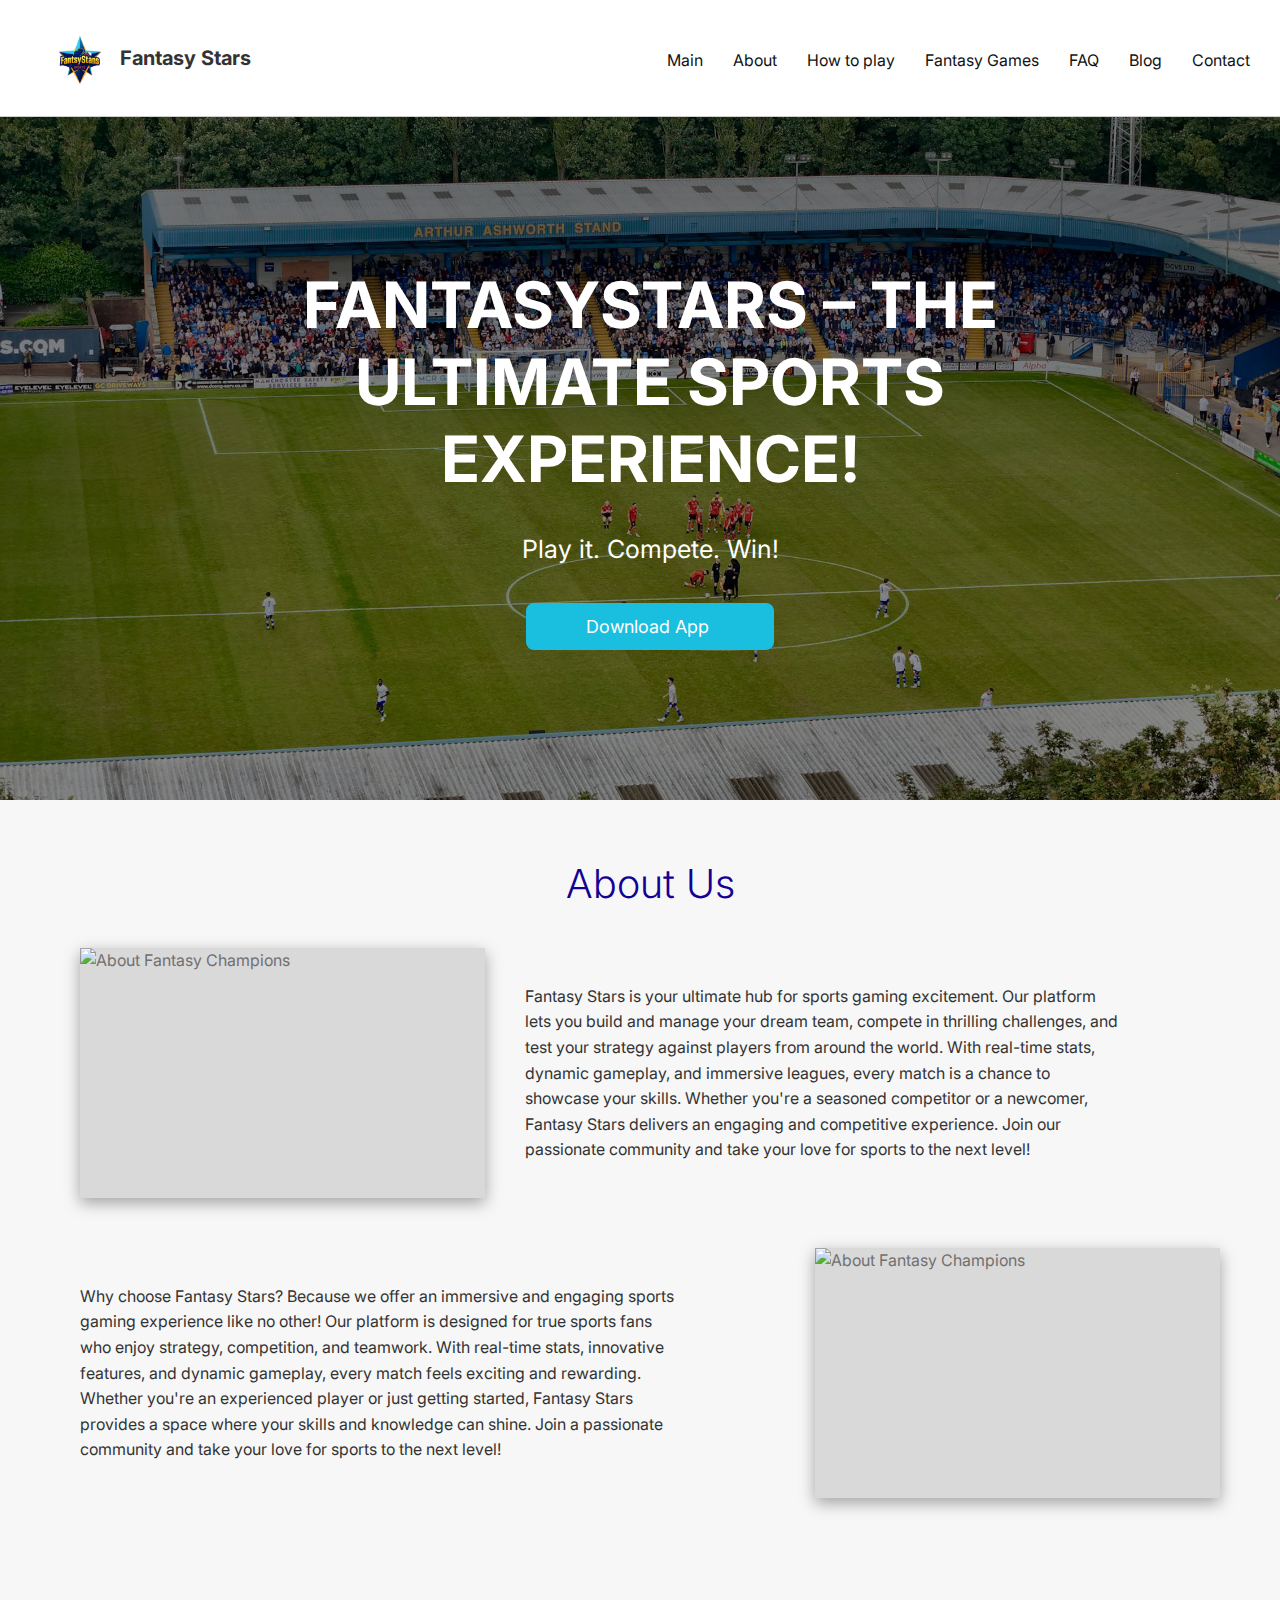
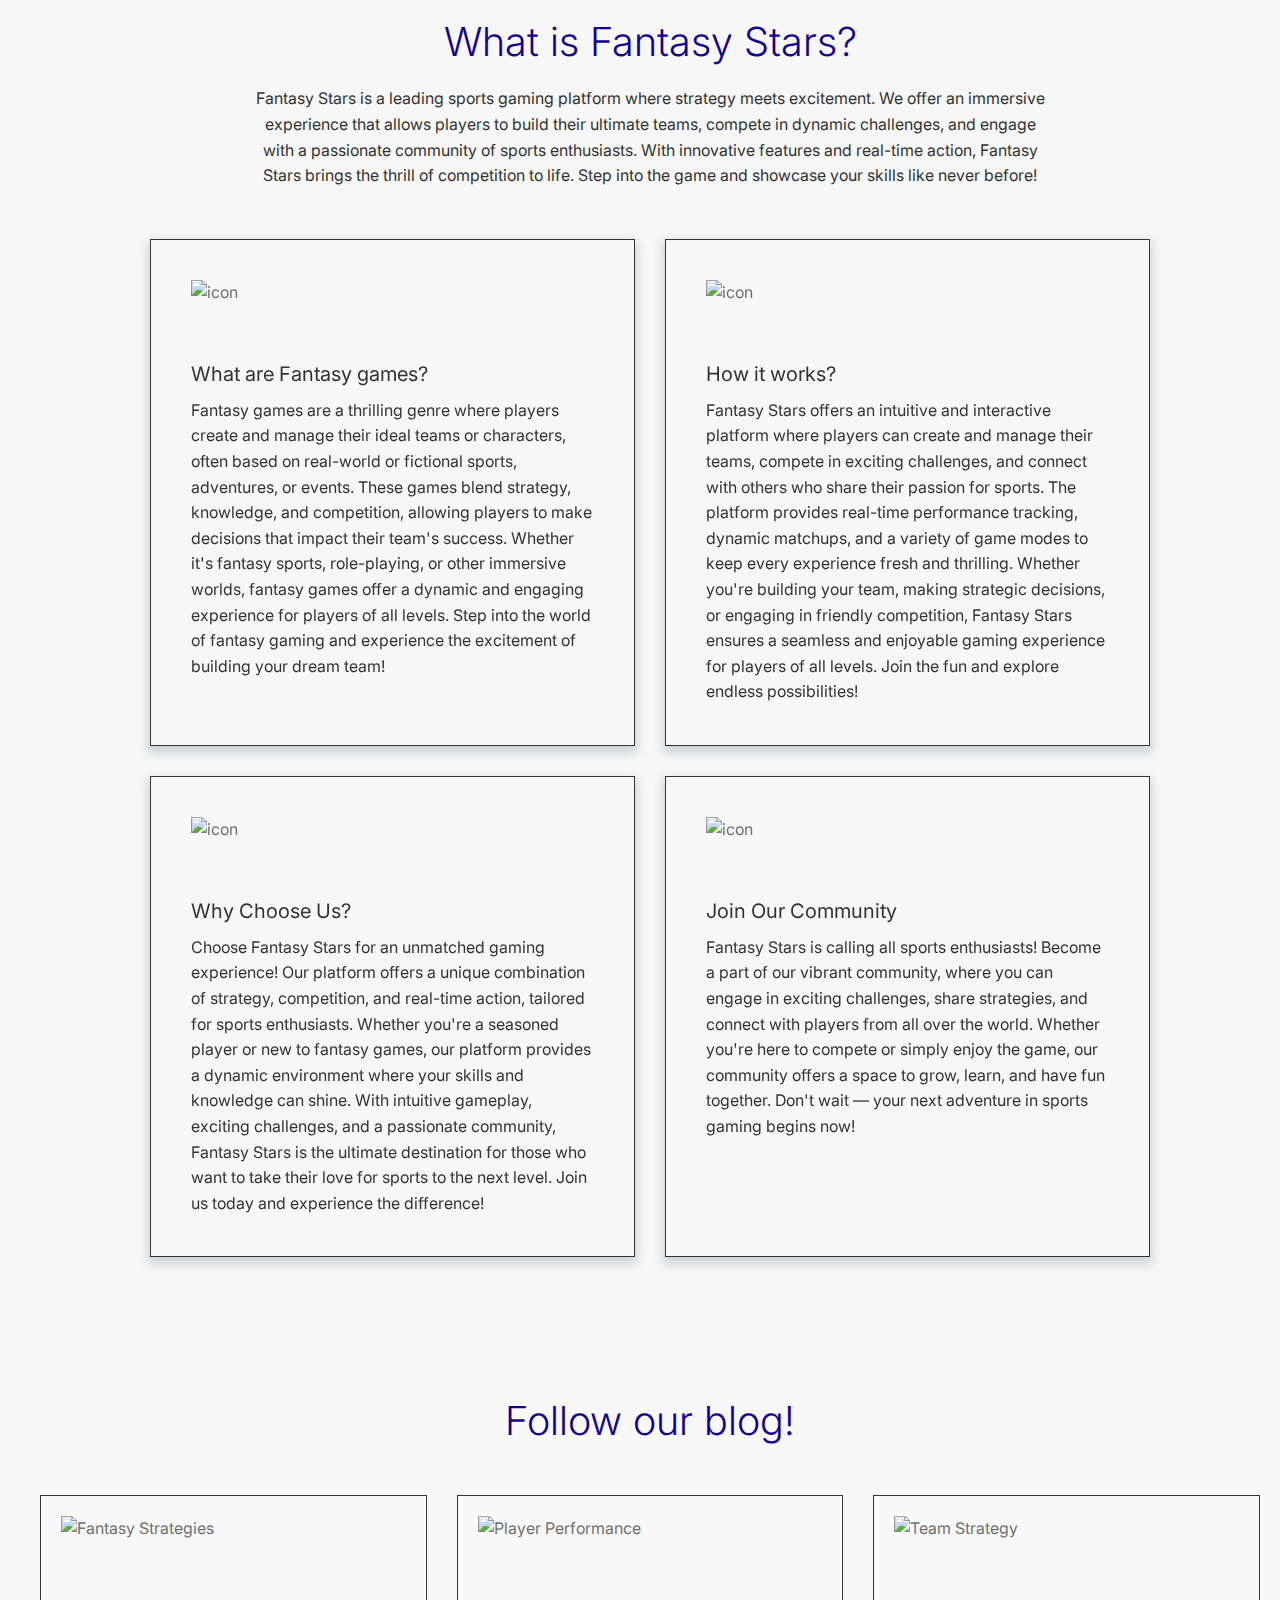
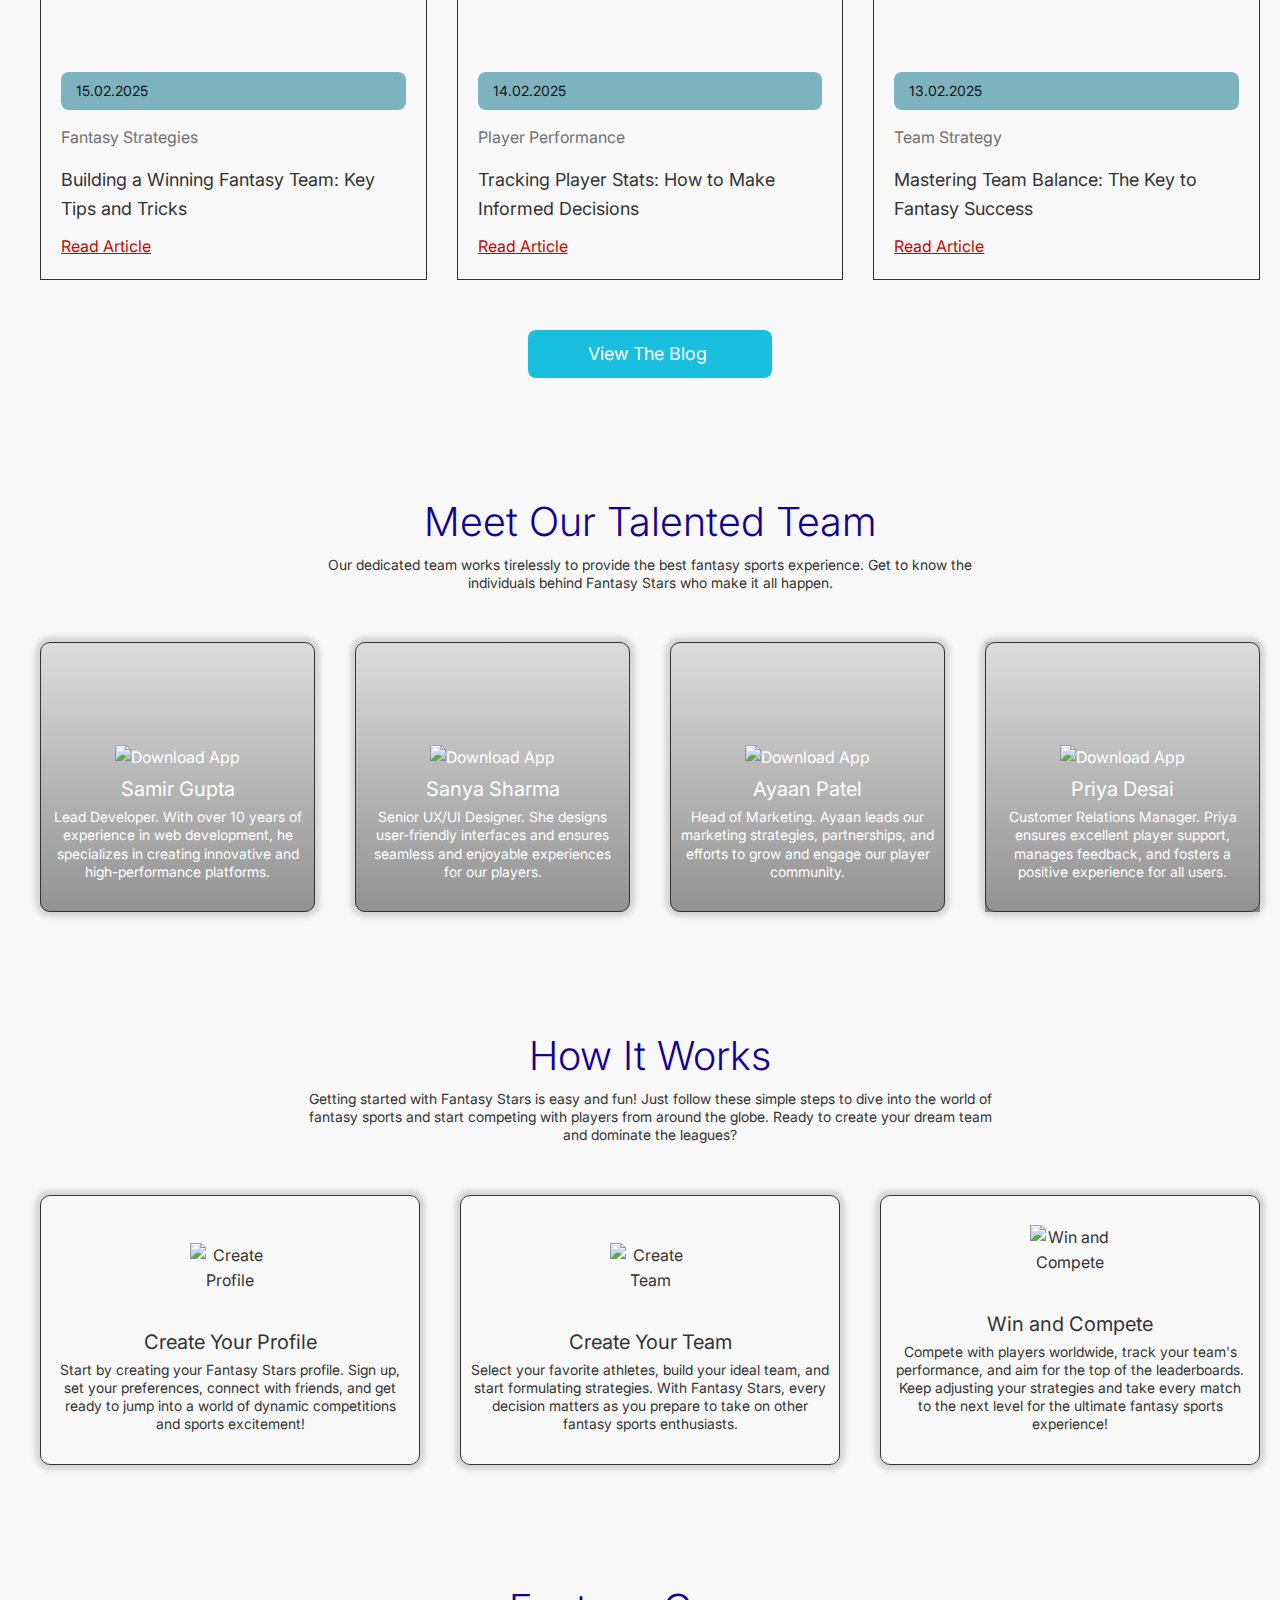
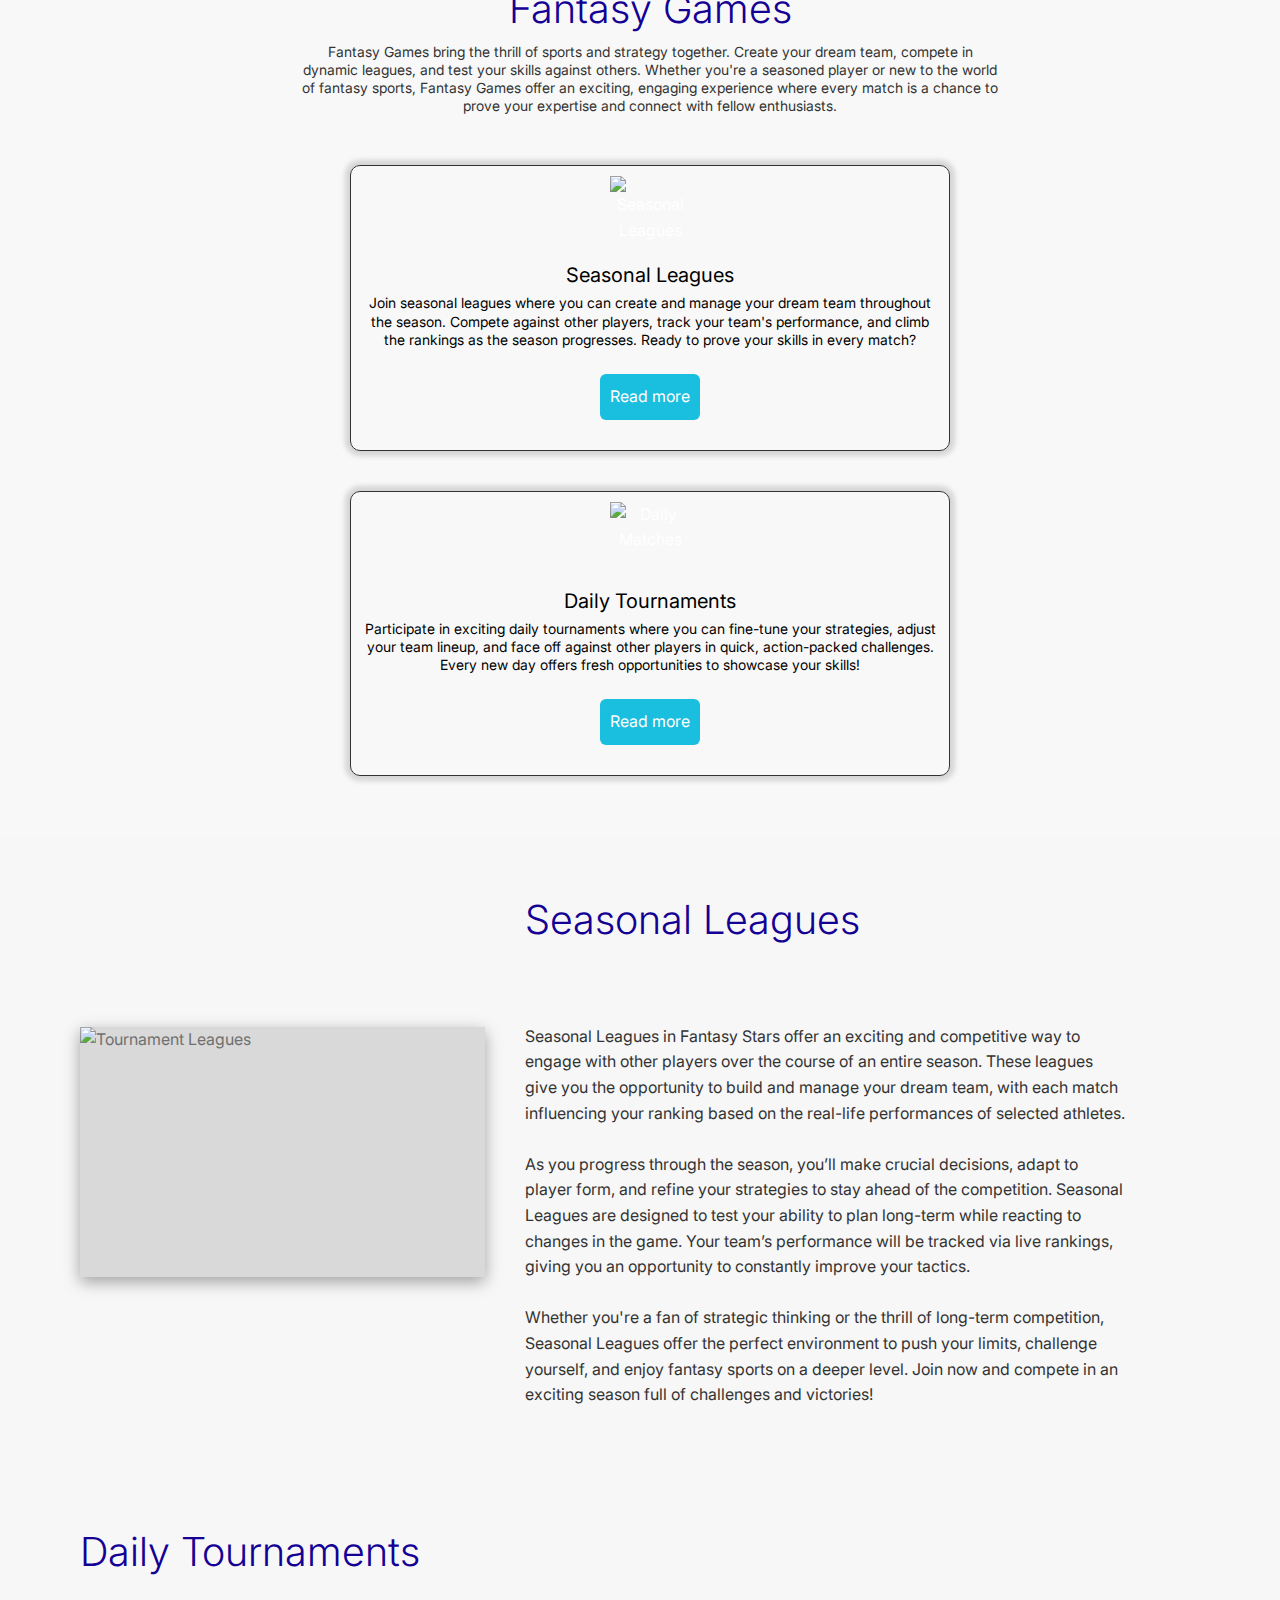
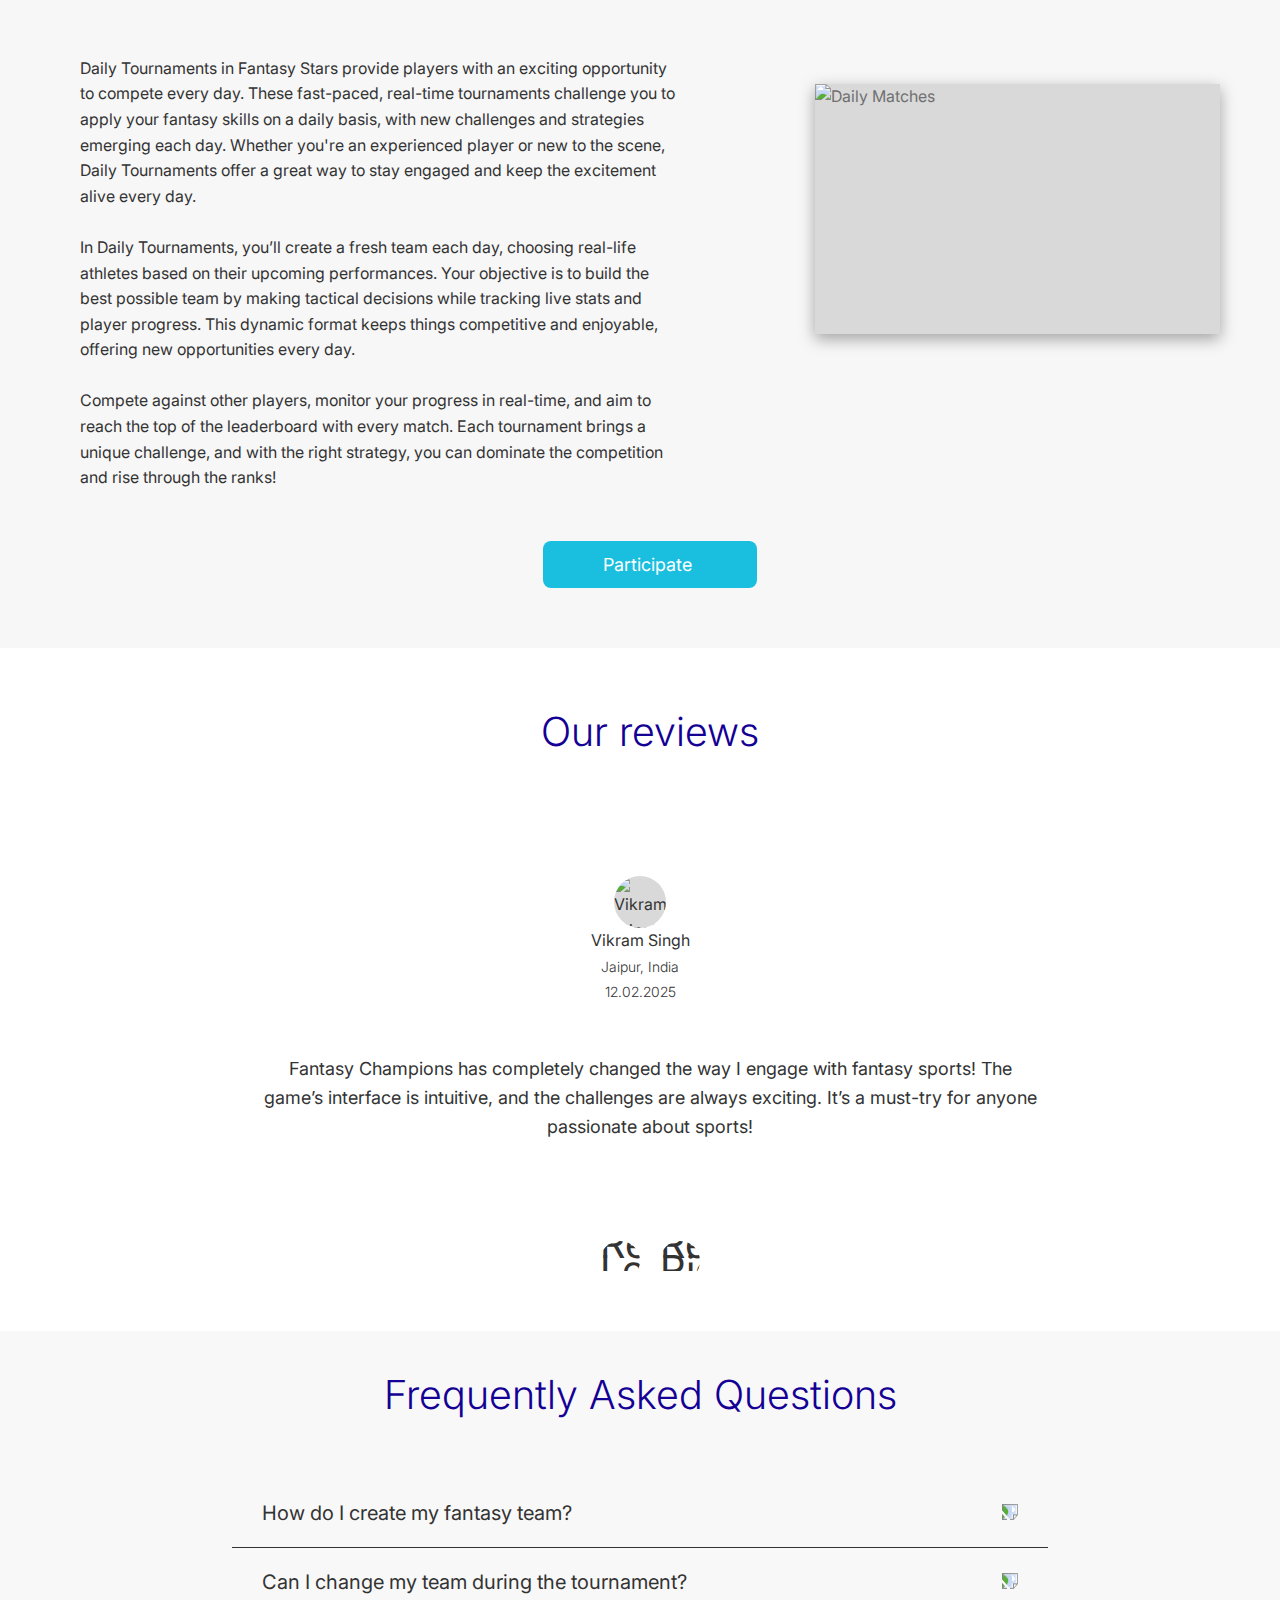
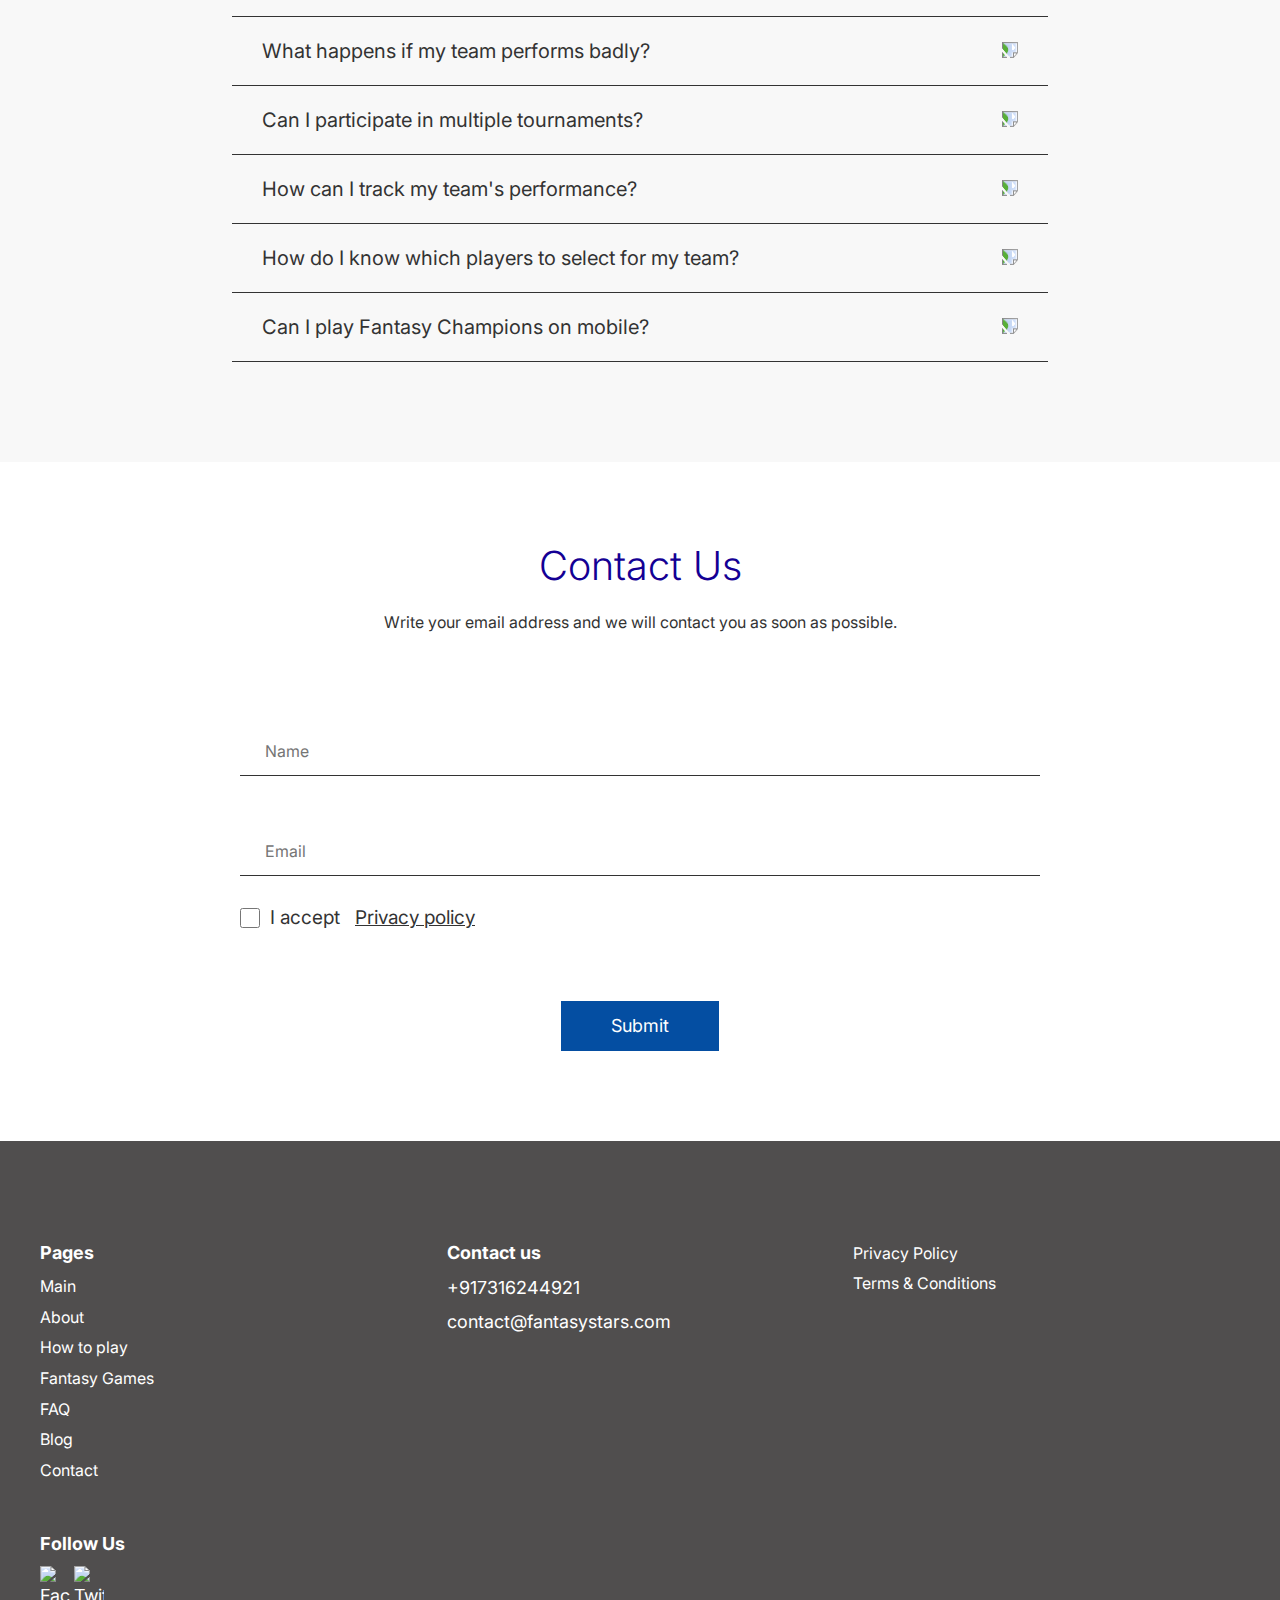
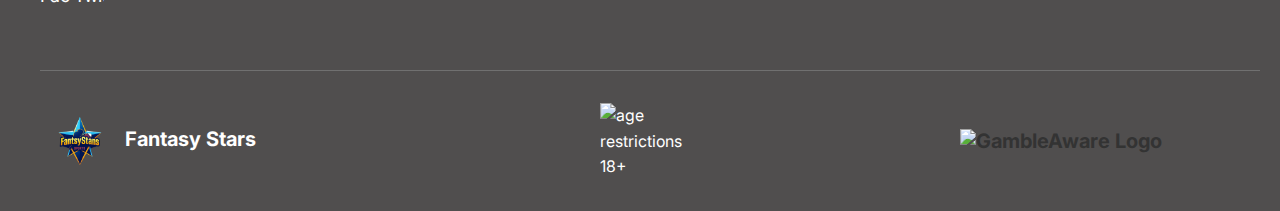
==== index.html @ e39c53b4 "добавляет разметку" ====
<!DOCTYPE html>
<html lang="en" data-validate="html">
  <head>
    <meta charset="UTF-8" />
    <meta name="viewport" content="width=device-width, initial-scale=1.0" />
    <link rel="icon" type="image/png" href="images/favicon.png" />
    <title>Fantasy Champions - Play, Compete, and Conquer</title>
    <meta
      name="description"
      content="Welcome to Fantasy Champions – the ultimate platform for competitive gamers. Compete in exciting battles, unlock exclusive rewards, and join a thriving community of champions. Start your journey today!"
    />
    <link rel="stylesheet" href="styles/styles.css" />
  </head>

  <body>
    <div class="hero">
      <header data-wf--nav--variant="home" class="nav">
        <div
          data-animation="default"
          class="navbar w-variant-388ec9d6-4e1e-759a-c3c4-06c8935714dd w-nav"
          data-easing2="ease"
          data-easing="ease"
          data-collapse="medium"
          data-duration="400"
          data-doc-height="1"
        >
          <div class="container w-container">
            <div class="navbar-wrap">
              <a
                href="index.html"
                aria-current="page"
                class="brand w-nav-brand w--current"
                ><img
                  class="logo"
                  src="images/logo.png"
                  alt="Logotype"
                />Fantasy Stars</a
              >
              <nav
                class="nav-menu w-variant-388ec9d6-4e1e-759a-c3c4-06c8935714dd w-nav-menu"
              >
                <div class="nav-menu-inner">
                  <a
                    href="index.html"
                    class="nav-link w-variant-388ec9d6-4e1e-759a-c3c4-06c8935714dd w-nav-link"
                    >Main</a
                  ><a
                    href="about.html"
                    class="nav-link w-variant-388ec9d6-4e1e-759a-c3c4-06c8935714dd w-nav-link"
                    >About</a
                  ><a
                    href="play.html"
                    class="nav-link w-variant-388ec9d6-4e1e-759a-c3c4-06c8935714dd w-nav-link"
                    >How to play</a
                  ><a
                    href="fantasy.html"
                    class="nav-link w-variant-388ec9d6-4e1e-759a-c3c4-06c8935714dd w-nav-link"
                    >Fantasy Games</a
                  ><a
                    href="faq.html"
                    class="nav-link w-variant-388ec9d6-4e1e-759a-c3c4-06c8935714dd w-nav-link"
                    >FAQ</a
                  >
                  <a
                    href="blog.html"
                    class="nav-link w-variant-388ec9d6-4e1e-759a-c3c4-06c8935714dd w-nav-link"
                    >Blog</a
                  >
                  <a
                    href="contacts.html"
                    class="nav-link w-variant-388ec9d6-4e1e-759a-c3c4-06c8935714dd w-nav-link"
                    >Contact</a
                  >
                </div>
              </nav>
              <div class="nav-info">
                <div
                  class="menu-button w-nav-button"
                  tabindex="0"
                  aria-controls="w-nav-overlay-0"
                  aria-haspopup="menu"
                  aria-expanded="false"
                >
                  <div
                    class="nav-top-line w-variant-388ec9d6-4e1e-759a-c3c4-06c8935714dd"
                  ></div>
                  <div
                    class="nav-middle-line w-variant-388ec9d6-4e1e-759a-c3c4-06c8935714dd"
                  ></div>
                  <div
                    class="nav-bottom-line w-variant-388ec9d6-4e1e-759a-c3c4-06c8935714dd"
                  ></div>
                </div>
              </div>
            </div>
          </div>
          <div
            class="w-nav-overlay"
            data-wf-ignore=""
            id="w-nav-overlay-0"
          ></div>
        </div>
        <div class="open-menu">
          <div class="menu-left"></div>
        </div>
      </header>
      <section class="hero-section">
        <div class="w-layout-blockcontainer container w-container">
          <div class="hero-wrap">
            <div class="hero-content">
              <h1 class="hero-heading animation">
                FantasyStars – The Ultimate Sports Experience!
              </h1>
              <p
                class="animation"
                id="w-node-_25d306bc-a795-6c64-8971-5ba4c5dc8071-80237f14 hero-text"
              >
                Play it. Compete. Win!
              </p>
              <div class="hero-btns">
                <a
                  data-wf--primary-button--variant="no-border"
                  href="contacts.html"
                  class="animation primary-button bubbly-button w-variant-92c17b19-ee94-0c42-94f4-ca9187bd3540 w-inline-block"
                  ><div>Download app</div>
                </a>
              </div>
            </div>
          </div>
        </div>
      </section>
    </div>
    <main class="page-wrap">
      <section class="section index-about">
        <div class="w-layout-blockcontainer container w-container">
          <div class="title-section-wrap animation">
            <h2>About Us</h2>
          </div>
          <div class="about-wrap">
            <div class="about-img animation">
              <img
                src="images/index-about.jpg"
                alt="About Fantasy Champions"
                class="cover-image"
              />
            </div>
            <div class="about-content">
              <div class="about-inner animation">
                <p id="w-node-_25d306bc-a795-6c64-8971-5ba4c5dc8071-80237f14">
                  Fantasy Stars is your ultimate hub for sports gaming
                  excitement. Our platform lets you build and manage your dream
                  team, compete in thrilling challenges, and test your strategy
                  against players from around the world. With real-time stats,
                  dynamic gameplay, and immersive leagues, every match is a
                  chance to showcase your skills. Whether you're a seasoned
                  competitor or a newcomer, Fantasy Stars delivers an engaging
                  and competitive experience. Join our passionate community and
                  take your love for sports to the next level!
                </p>
              </div>
            </div>
          </div>

          <div class="about-wrap">
            <div class="about-content">
              <div class="about-inner animation">
                <p id="w-node-_25d306bc-a795-6c64-8971-5ba4c5dc8071-80237f14">
                  Why choose Fantasy Stars? Because we offer an immersive and
                  engaging sports gaming experience like no other! Our platform
                  is designed for true sports fans who enjoy strategy,
                  competition, and teamwork. With real-time stats, innovative
                  features, and dynamic gameplay, every match feels exciting and
                  rewarding. Whether you're an experienced player or just
                  getting started, Fantasy Stars provides a space where your
                  skills and knowledge can shine. Join a passionate community
                  and take your love for sports to the next level!
                </p>
              </div>
            </div>

            <div class="about-img animation">
              <img
                src="images/index-about.jpg"
                alt="About Fantasy Champions"
                class="cover-image"
              />
            </div>
          </div>
        </div>
      </section>
      <section class="section bg-light-blue index-advantages">
        <div class="w-layout-blockcontainer container w-container">
          <div class="service-outer">
            <div class="fill-block">
              <div class="service-left">
                <div class="service-head">
                  <div class="section-title animation">
                    <h2>What is Fantasy Stars?</h2>
                  </div>
                  <p class="adv-text animation">
                    Fantasy Stars is a leading sports gaming platform where
                    strategy meets excitement. We offer an immersive experience
                    that allows players to build their ultimate teams, compete
                    in dynamic challenges, and engage with a passionate
                    community of sports enthusiasts. With innovative features
                    and real-time action, Fantasy Stars brings the thrill of
                    competition to life. Step into the game and showcase your
                    skills like never before!
                  </p>
                </div>
              </div>
            </div>
            <div class="fill-block animation">
              <div class="w-dyn-list">
                <div class="service-list col-1 w-dyn-items">
                  <div class="w-dyn-item">
                    <div class="service-card home w-inline-block">
                      <img
                        src="images/index-icon-1.png"
                        alt="icon"
                        class="service-icon"
                      />
                      <div class="service-content">
                        <h5>What are Fantasy games?</h5>
                        <p>
                          Fantasy games are a thrilling genre where players
                          create and manage their ideal teams or characters,
                          often based on real-world or fictional sports,
                          adventures, or events. These games blend strategy,
                          knowledge, and competition, allowing players to make
                          decisions that impact their team's success. Whether
                          it's fantasy sports, role-playing, or other immersive
                          worlds, fantasy games offer a dynamic and engaging
                          experience for players of all levels. Step into the
                          world of fantasy gaming and experience the excitement
                          of building your dream team!
                        </p>
                      </div>
                    </div>
                  </div>
                  <div class="w-dyn-item">
                    <div class="service-card home w-inline-block">
                      <img
                        src="images/index-icon-2.png"
                        alt="icon"
                        class="service-icon"
                      />
                      <div class="service-content">
                        <h5>How it works?</h5>
                        <p>
                          Fantasy Stars offers an intuitive and interactive
                          platform where players can create and manage their
                          teams, compete in exciting challenges, and connect
                          with others who share their passion for sports. The
                          platform provides real-time performance tracking,
                          dynamic matchups, and a variety of game modes to keep
                          every experience fresh and thrilling. Whether you're
                          building your team, making strategic decisions, or
                          engaging in friendly competition, Fantasy Stars
                          ensures a seamless and enjoyable gaming experience for
                          players of all levels. Join the fun and explore
                          endless possibilities!
                        </p>
                      </div>
                    </div>
                  </div>
                  <div class="w-dyn-item">
                    <div class="service-card home w-inline-block">
                      <img
                        src="images/play-icon-2.png"
                        alt="icon"
                        class="service-icon"
                      />
                      <div class="service-content">
                        <h5>Why Choose Us?</h5>
                        <p>
                          Choose Fantasy Stars for an unmatched gaming
                          experience! Our platform offers a unique combination
                          of strategy, competition, and real-time action,
                          tailored for sports enthusiasts. Whether you're a
                          seasoned player or new to fantasy games, our platform
                          provides a dynamic environment where your skills and
                          knowledge can shine. With intuitive gameplay, exciting
                          challenges, and a passionate community, Fantasy Stars
                          is the ultimate destination for those who want to take
                          their love for sports to the next level. Join us today
                          and experience the difference!
                        </p>
                      </div>
                    </div>
                  </div>
                  <div class="w-dyn-item">
                    <div class="service-card home w-inline-block">
                      <img
                        src="images/index-icon-4.png"
                        alt="icon"
                        class="service-icon"
                      />
                      <div class="service-content">
                        <h5>Join Our Community</h5>
                        <p>
                          Fantasy Stars is calling all sports enthusiasts!
                          Become a part of our vibrant community, where you can
                          engage in exciting challenges, share strategies, and
                          connect with players from all over the world. Whether
                          you're here to compete or simply enjoy the game, our
                          community offers a space to grow, learn, and have fun
                          together. Don't wait — your next adventure in sports
                          gaming begins now!
                        </p>
                      </div>
                    </div>
                  </div>
                </div>
              </div>
            </div>
          </div>
        </div>
      </section>

      <section class="section top blog">
        <div class="w-layout-blockcontainer container w-container">
          <div class="section-wrap">
            <div class="section-title animation">
              <h2>Follow our blog!</h2>
            </div>

            <div class="w-dyn-list animation">
              <div class="blog-list w-dyn-items">
                <div class="w-dyn-item">
                  <a href="contacts.html" class="blog-card w-inline-block">
                    <div class="blog-thumb">
                      <img
                        src="images/blog-1.jpg"
                        alt="Fantasy Strategies"
                        class="cover-image"
                      />
                      <div class="blog-content">
                        <div class="date-text">15.02.2025</div>
                        <div>Fantasy Strategies</div>
                        <div class="body-large color-primary">
                          Building a Winning Fantasy Team: Key Tips and Tricks
                        </div>
                        <a href="contacts.html" class="read-article-link"
                          >Read Article</a
                        >
                      </div>
                    </div>
                  </a>
                </div>

                <div class="w-dyn-item">
                  <a href="contacts.html" class="blog-card w-inline-block">
                    <div class="blog-thumb">
                      <img
                        src="images/blog-2.jpg"
                        alt="Player Performance"
                        class="cover-image"
                      />
                      <div class="blog-content">
                        <div class="date-text">14.02.2025</div>
                        <div>Player Performance</div>
                        <div class="body-large color-primary">
                          Tracking Player Stats: How to Make Informed Decisions
                        </div>
                        <a href="contacts.html" class="read-article-link"
                          >Read Article</a
                        >
                      </div>
                    </div>
                  </a>
                </div>

                <div class="w-dyn-item">
                  <a href="contacts.html" class="blog-card w-inline-block">
                    <div class="blog-thumb">
                      <img
                        src="images/blog-3.jpg"
                        alt="Team Strategy"
                        class="cover-image"
                      />
                      <div class="blog-content">
                        <div class="date-text">13.02.2025</div>
                        <div>Team Strategy</div>
                        <div class="body-large color-primary">
                          Mastering Team Balance: The Key to Fantasy Success
                        </div>
                        <a href="contacts.html" class="read-article-link"
                          >Read Article</a
                        >
                      </div>
                    </div>
                  </a>
                </div>
              </div>

              <div class="w-pagination-wrapper pagination">
                <a
                  data-wf--primary-button--variant="no-border"
                  href="blog.html"
                  class="primary-button bubbly-button w-variant-92c17b19-ee94-0c42-94f4-ca9187bd3540 w-inline-block"
                  ><div>View the blog</div>
                </a>
              </div>
            </div>
          </div>
        </div>
      </section>
      <section class="section bg-light-blue index-comparison">
        <div class="w-layout-blockcontainer container w-container">
          <div class="section-wrap">
            <!-- Title and Description Section -->
            <div class="title-section-wrap animation">
              <h2>Meet Our Talented Team</h2>
              <p class="body-small">
                Our dedicated team works tirelessly to provide the best fantasy
                sports experience. Get to know the individuals behind Fantasy
                Stars who make it all happen.
              </p>
            </div>

            <div class="w-dyn-list animation">
              <div class="teams-list w-dyn-items">
                <div class="w-dyn-item team-1">
                  <div class="team-card w-inline-block">
                    <div class="team-thumb">
                      <div class="team-content">
                        <img
                          src="images/work-icon-1.png"
                          alt="Download App"
                          class="team-icon"
                        />
                        <h5>Samir Gupta</h5>
                        <div class="body-small">
                          Lead Developer. With over 10 years of experience in
                          web development, he specializes in creating innovative
                          and high-performance platforms.
                        </div>
                      </div>
                    </div>
                  </div>
                </div>

                <div class="w-dyn-item team-2">
                  <div class="team-card w-inline-block">
                    <div class="team-thumb">
                      <div class="team-content">
                        <img
                          src="images/work-icon-1.png"
                          alt="Download App"
                          class="team-icon"
                        />
                        <h5>Sanya Sharma</h5>
                        <div class="body-small">
                          Senior UX/UI Designer. She designs user-friendly
                          interfaces and ensures seamless and enjoyable
                          experiences for our players.
                        </div>
                      </div>
                    </div>
                  </div>
                </div>

                <div class="w-dyn-item team-3">
                  <div class="team-card w-inline-block">
                    <div class="team-thumb">
                      <div class="team-content">
                        <img
                          src="images/work-icon-1.png"
                          alt="Download App"
                          class="team-icon"
                        />
                        <h5>Ayaan Patel</h5>
                        <div class="body-small">
                          Head of Marketing. Ayaan leads our marketing
                          strategies, partnerships, and efforts to grow and
                          engage our player community.
                        </div>
                      </div>
                    </div>
                  </div>
                </div>

                <div class="w-dyn-item team-4">
                  <div class="team-card w-inline-block">
                    <div class="team-thumb">
                      <div class="team-content">
                        <img
                          src="images/work-icon-1.png"
                          alt="Download App"
                          class="team-icon"
                        />
                        <h5>Priya Desai</h5>
                        <div class="body-small">
                          Customer Relations Manager. Priya ensures excellent
                          player support, manages feedback, and fosters a
                          positive experience for all users.
                        </div>
                      </div>
                    </div>
                  </div>
                </div>
              </div>
            </div>
          </div>
        </div>
      </section>

      <section class="section bg-light-blue index-comparison index-work">
        <div class="w-layout-blockcontainer container w-container">
          <div class="section-wrap">
            <!-- Title and Description Section -->
            <div class="title-section-wrap animation">
              <h2>How It Works</h2>
              <p class="body-small">
                Getting started with Fantasy Stars is easy and fun! Just follow
                these simple steps to dive into the world of fantasy sports and
                start competing with players from around the globe. Ready to
                create your dream team and dominate the leagues?
              </p>
            </div>

            <div class="w-dyn-list animation">
              <div class="teams-list w-dyn-items">
                <div class="w-dyn-item">
                  <div class="team-card w-inline-block">
                    <div class="team-thumb">
                      <div class="team-content">
                        <img
                          src="images/work-icon-2.png"
                          alt="Create Profile"
                          class="service-icon"
                        />
                        <h5>Create Your Profile</h5>
                        <div class="body-small">
                          Start by creating your Fantasy Stars profile. Sign up,
                          set your preferences, connect with friends, and get
                          ready to jump into a world of dynamic competitions and
                          sports excitement!
                        </div>
                      </div>
                    </div>
                  </div>
                </div>
                <div class="w-dyn-item">
                  <div class="team-card w-inline-block">
                    <div class="team-thumb">
                      <div class="team-content">
                        <img
                          src="images/work-icon-3.png"
                          alt="Create Team"
                          class="service-icon"
                        />
                        <h5>Create Your Team</h5>
                        <div class="body-small">
                          Select your favorite athletes, build your ideal team,
                          and start formulating strategies. With Fantasy Stars,
                          every decision matters as you prepare to take on other
                          fantasy sports enthusiasts.
                        </div>
                      </div>
                    </div>
                  </div>
                </div>
                <div class="w-dyn-item">
                  <div class="team-card w-inline-block">
                    <div class="team-thumb">
                      <div class="team-content">
                        <img
                          src="images/work-icon-4.png"
                          alt="Win and Compete"
                          class="service-icon"
                        />
                        <h5>Win and Compete</h5>
                        <div class="body-small">
                          Compete with players worldwide, track your team's
                          performance, and aim for the top of the leaderboards.
                          Keep adjusting your strategies and take every match to
                          the next level for the ultimate fantasy sports
                          experience!
                        </div>
                      </div>
                    </div>
                  </div>
                </div>
              </div>
            </div>
          </div>
        </div>
      </section>
      <section class="section bg-light-blue index-comparison fantasy-section">
        <div class="w-layout-blockcontainer container w-container">
          <div class="section-wrap">
            <!-- Title and Description Section -->
            <div class="title-section-wrap animation">
              <h2>Fantasy Games</h2>
              <p class="body-small">
                Fantasy Games bring the thrill of sports and strategy together.
                Create your dream team, compete in dynamic leagues, and test
                your skills against others. Whether you're a seasoned player or
                new to the world of fantasy sports, Fantasy Games offer an
                exciting, engaging experience where every match is a chance to
                prove your expertise and connect with fellow enthusiasts.
              </p>
            </div>

            <div class="w-dyn-list animation">
              <div class="teams-list w-dyn-items">
                <div class="w-dyn-item fantasy-content">
                  <div class="team-card w-inline-block">
                    <div class="team-thumb">
                      <div class="team-content">
                        <img
                          src="images/fantasy-icon-1.png"
                          alt="Seasonal Leagues"
                          class="service-icon"
                        />
                        <h5>Seasonal Leagues</h5>
                        <div class="body-small">
                          Join seasonal leagues where you can create and manage
                          your dream team throughout the season. Compete against
                          other players, track your team's performance, and
                          climb the rankings as the season progresses. Ready to
                          prove your skills in every match?
                        </div>
                        <a class="learn-more-btn" href="#seasonal">Read more</a>
                      </div>
                    </div>
                  </div>
                </div>

                <div class="w-dyn-item fantasy-content">
                  <div class="team-card w-inline-block">
                    <div class="team-thumb">
                      <div class="team-content">
                        <img
                          src="images/fantasy-icon-2.png"
                          alt="Daily Matches"
                          class="service-icon"
                        />
                        <h5>Daily Tournaments</h5>
                        <div class="body-small">
                          Participate in exciting daily tournaments where you
                          can fine-tune your strategies, adjust your team
                          lineup, and face off against other players in quick,
                          action-packed challenges. Every new day offers fresh
                          opportunities to showcase your skills!
                        </div>
                        <a class="learn-more-btn" href="#daily">Read more</a>
                      </div>
                    </div>
                  </div>
                </div>
              </div>
            </div>
          </div>
        </div>
      </section>

      <section class="section index-about tournament-leagues" id="tournament">
        <div class="w-layout-blockcontainer container w-container">
          <div class="about-wrap">
            <div class="about-content">
              <div class="title-section-wrap animation">
                <h2>Seasonal Leagues</h2>
              </div>
              <div class="about-inner animation">
                <p id="w-node-_25d306bc-a795-6c64-8971-5ba4c5dc8071-80237f14">
                  Seasonal Leagues in Fantasy Stars offer an exciting and
                  competitive way to engage with other players over the course
                  of an entire season. These leagues give you the opportunity to
                  build and manage your dream team, with each match influencing
                  your ranking based on the real-life performances of selected
                  athletes.
                  <br /><br />
                  As you progress through the season, you’ll make crucial
                  decisions, adapt to player form, and refine your strategies to
                  stay ahead of the competition. Seasonal Leagues are designed
                  to test your ability to plan long-term while reacting to
                  changes in the game. Your team’s performance will be tracked
                  via live rankings, giving you an opportunity to constantly
                  improve your tactics.
                  <br /><br />
                  Whether you're a fan of strategic thinking or the thrill of
                  long-term competition, Seasonal Leagues offer the perfect
                  environment to push your limits, challenge yourself, and enjoy
                  fantasy sports on a deeper level. Join now and compete in an
                  exciting season full of challenges and victories!
                </p>
              </div>
            </div>
            <div class="about-img animation">
              <img
                src="images/tour-img.jpg"
                alt="Tournament Leagues"
                class="cover-image"
              />
            </div>
          </div>
        </div>
      </section>

      <section class="section index-about" id="daily">
        <div class="w-layout-blockcontainer container w-container">
          <div class="about-wrap">
            <div class="about-content">
              <div class="title-section-wrap animation">
                <h2>Daily Tournaments</h2>
              </div>
              <div class="about-inner animation">
                <p id="w-node-_25d306bc-a795-6c64-8971-5ba4c5dc8071-80237f14">
                  Daily Tournaments in Fantasy Stars provide players with an
                  exciting opportunity to compete every day. These fast-paced,
                  real-time tournaments challenge you to apply your fantasy
                  skills on a daily basis, with new challenges and strategies
                  emerging each day. Whether you're an experienced player or new
                  to the scene, Daily Tournaments offer a great way to stay
                  engaged and keep the excitement alive every day.
                  <br /><br />
                  In Daily Tournaments, you’ll create a fresh team each day,
                  choosing real-life athletes based on their upcoming
                  performances. Your objective is to build the best possible
                  team by making tactical decisions while tracking live stats
                  and player progress. This dynamic format keeps things
                  competitive and enjoyable, offering new opportunities every
                  day.
                  <br /><br />
                  Compete against other players, monitor your progress in
                  real-time, and aim to reach the top of the leaderboard with
                  every match. Each tournament brings a unique challenge, and
                  with the right strategy, you can dominate the competition and
                  rise through the ranks!
                </p>
              </div>
            </div>
            <div class="about-img animation">
              <img
                src="images/tour-img-2.jpg"
                alt="Daily Matches"
                class="cover-image"
              />
            </div>
          </div>
          <div class="hero-btns">
            <a
              data-wf--primary-button--variant="no-border"
              href="contacts.html"
              class="animation primary-button bubbly-button w-variant-92c17b19-ee94-0c42-94f4-ca9187bd3540 w-inline-block"
              ><div>Participate</div>
            </a>
          </div>
        </div>
      </section>

      <section class="section reviews animation">
        <div class="w-layout-blockcontainer container w-container">
          <div class="review-wrap">
            <div class="review-left">
              <div class="section-title">
                <h2>Our reviews</h2>
              </div>
              <div
                data-delay="4000"
                data-animation="cross"
                class="review-slider w-slider slider"
                data-autoplay="false"
                data-easing="ease"
                data-hide-arrows="false"
                data-disable-swipe="false"
                data-autoplay-limit="0"
                data-nav-spacing="3"
                data-duration="500"
                data-infinite="true"
              >
                <div
                  class="review-mask w-slider-mask slides"
                  id="w-slider-mask-0"
                >
                  <div class="w-slide slide">
                    <div class="review-inner">
                      <div class="review-bottom">
                        <div class="review-info">
                          <div
                            id="w-node-ad6bfceb-b68a-7bd6-7540-b035ae563d22-ae563d08"
                            class="reviewer-img"
                          >
                            <img
                              src="images/user-2.jpg"
                              alt="Vikram Singh"
                              class="cover-image"
                            />
                          </div>
                          <div
                            id="w-node-ad6bfceb-b68a-7bd6-7540-b035ae563d24-ae563d08"
                          >
                            Vikram Singh
                          </div>
                          <div
                            id="w-node-ad6bfceb-b68a-7bd6-7540-b035ae563d26-ae563d08"
                            class="city"
                          >
                            Jaipur, India
                          </div>
                          <div
                            id="w-node-ad6bfceb-b68a-7bd6-7540-b035ae563d26-ae563d08"
                            class="date"
                          >
                            12.02.2025
                          </div>
                        </div>
                      </div>
                      <p class="review-text">
                        Fantasy Champions has completely changed the way I
                        engage with fantasy sports! The game’s interface is
                        intuitive, and the challenges are always exciting. It’s
                        a must-try for anyone passionate about sports!
                      </p>
                    </div>
                  </div>
                  <div class="w-slide slide" aria-hidden="true">
                    <div class="review-inner" aria-hidden="true">
                      <div class="review-bottom" aria-hidden="true">
                        <div class="review-info" aria-hidden="true">
                          <div
                            id="w-node-ad6bfceb-b68a-7bd6-7540-b035ae563d36-ae563d08"
                            class="reviewer-img"
                            aria-hidden="true"
                          >
                            <img
                              src="images/user-1.jpg"
                              alt="Anita Verma"
                              class="cover-image"
                              aria-hidden="true"
                            />
                          </div>
                          <div
                            id="w-node-ad6bfceb-b68a-7bd6-7540-b035ae563d38-ae563d08"
                            aria-hidden="true"
                          >
                            Anita Verma
                          </div>
                          <div
                            id="w-node-ad6bfceb-b68a-7bd6-7540-b035ae563d3a-ae563d08"
                            aria-hidden="true"
                            class="city"
                          >
                            Pune, India
                          </div>
                          <div
                            id="w-node-ad6bfceb-b68a-7bd6-7540-b035ae563d3c-ae563d08"
                            aria-hidden="true"
                            class="date"
                          >
                            15.02.2025
                          </div>
                        </div>
                      </div>
                      <p class="review-text" aria-hidden="true">
                        The gameplay in Fantasy Champions is fantastic! The
                        attention to detail in the game mechanics keeps me
                        coming back for more. It's a great platform for all
                        sports fans who want to test their skills.
                      </p>
                    </div>
                  </div>
                  <div class="w-slide slide" aria-hidden="true">
                    <div class="review-inner" aria-hidden="true">
                      <div class="review-bottom" aria-hidden="true">
                        <div class="review-info" aria-hidden="true">
                          <div
                            id="w-node-ad6bfceb-b68a-7bd6-7540-b035ae563d4a-ae563d08"
                            class="reviewer-img"
                            aria-hidden="true"
                          >
                            <img
                              src="images/user-3.jpg"
                              alt="Rajesh Mehra"
                              class="cover-image"
                              aria-hidden="true"
                            />
                          </div>
                          <div
                            id="w-node-ad6bfceb-b68a-7bd6-7540-b035ae563d4c-ae563d08"
                            aria-hidden="true"
                          >
                            Rajesh Mehra
                          </div>
                          <div
                            id="w-node-ad6bfceb-b68a-7bd6-7540-b035ae563d4e-ae563d08"
                            aria-hidden="true"
                            class="city"
                          >
                            New Delhi, India
                          </div>
                          <div
                            id="w-node-ad6bfceb-b68a-7bd6-7540-b035ae563d4e-ae563d08"
                            aria-hidden="true"
                            class="date"
                          >
                            10.02.2025
                          </div>
                        </div>
                      </div>
                      <p class="review-text" aria-hidden="true">
                        Fantasy Champions offers an amazing, immersive
                        experience for anyone interested in fantasy sports. The
                        strategies and tactics I’ve learned here have improved
                        my overall gameplay and knowledge of the sport.
                      </p>
                    </div>
                  </div>
                  <div class="w-slide slide" aria-hidden="true">
                    <div class="review-inner" aria-hidden="true">
                      <div class="review-bottom" aria-hidden="true">
                        <div class="review-info" aria-hidden="true">
                          <div
                            id="w-node-ad6bfceb-b68a-7bd6-7540-b035ae563d5e-ae563d08"
                            class="reviewer-img"
                            aria-hidden="true"
                          >
                            <img
                              src="images/user-4.jpg"
                              alt="Kavita Reddy"
                              class="cover-image"
                              aria-hidden="true"
                            />
                          </div>
                          <div
                            id="w-node-ad6bfceb-b68a-7bd6-7540-b035ae563d60-ae563d08"
                            aria-hidden="true"
                          >
                            Kavita Reddy
                          </div>
                          <div
                            id="w-node-ad6bfceb-b68a-7bd6-7540-b035ae563d62-ae563d08"
                            aria-hidden="true"
                            class="city"
                          >
                            Chennai, India
                          </div>
                          <div
                            id="w-node-ad6bfceb-b68a-7bd6-7540-b035ae563d64-ae563d08"
                            aria-hidden="true"
                            class="date"
                            class="date"
                          >
                            14.02.2025
                          </div>
                        </div>
                      </div>
                      <p class="review-text" aria-hidden="true">
                        Fantasy Champions is a game like no other. The strategic
                        depth it offers is incredible. Every match is a new
                        opportunity to improve and evolve your strategy, making
                        it the ultimate experience for fantasy sports
                        enthusiasts.
                      </p>
                    </div>
                  </div>
                </div>
                <div class="controls">
                  <div
                    class="left-arrow w-slider-arrow-left right-arrow w-slider-arrow-right"
                    tabindex="0"
                    aria-controls="w-slider-mask-0"
                    id="prevBtn"
                  >
                    <img
                      src="images/arr-left.svg"
                      alt="Review Left Arrow"
                      class="review-arrow"
                    />
                  </div>
                  <div
                    class="right-arrow w-slider-arrow-right"
                    tabindex="0"
                    aria-controls="w-slider-mask-0"
                    id="nextBtn"
                  >
                    <img
                      src="images/arr-right.svg"
                      alt="Review Right Arrow"
                      class="review-arrow"
                    />
                  </div>
                </div>
              </div>
            </div>
          </div>
        </div>
      </section>
      <section class="faq-section section">
        <div class="faq-content">
          <div class="section-title animation">
            <h2>Frequently Asked Questions</h2>
          </div>

          <div class="faq-wrap animation">
            <div data-delay="0" data-hover="false" class="faq w-dropdown">
              <div
                class="question-block w-dropdown-toggle"
                id="w-dropdown-toggle-1"
                aria-controls="w-dropdown-list-1"
                aria-haspopup="menu"
                aria-expanded="false"
                tabindex="0"
              >
                <h5>How do I create my fantasy team?</h5>
                <img src="images/arr-faq.png" alt="Faq Icon" class="faq-icon" />
              </div>
              <nav
                class="answer-block w-dropdown-list"
                id="w-dropdown-list-1"
                aria-labelledby="w-dropdown-toggle-1"
              >
                <div class="faq-answer">
                  <p>
                    To create your fantasy team, sign up on Fantasy Champions,
                    select the tournament, and choose players within your
                    budget. Build your team and get ready to compete!
                  </p>
                </div>
              </nav>
            </div>
            <div data-delay="0" data-hover="false" class="faq w-dropdown">
              <div
                class="question-block w-dropdown-toggle"
                id="w-dropdown-toggle-2"
                aria-controls="w-dropdown-list-2"
                aria-haspopup="menu"
                aria-expanded="false"
                tabindex="0"
              >
                <h5>Can I change my team during the tournament?</h5>
                <img src="images/arr-faq.png" alt="Faq Icon" class="faq-icon" />
              </div>
              <nav
                class="answer-block w-dropdown-list"
                id="w-dropdown-list-2"
                aria-labelledby="w-dropdown-toggle-2"
              >
                <div class="faq-answer">
                  <p>
                    Once the tournament starts, you can no longer make changes
                    to your team. However, some tournaments offer a "transfer
                    window" where changes are allowed before the start of the
                    next round.
                  </p>
                </div>
              </nav>
            </div>

            <div data-delay="0" data-hover="false" class="faq w-dropdown">
              <div
                class="question-block w-dropdown-toggle"
                id="w-dropdown-toggle-3"
                aria-controls="w-dropdown-list-3"
                aria-haspopup="menu"
                aria-expanded="false"
                tabindex="0"
              >
                <h5>What happens if my team performs badly?</h5>
                <img src="images/arr-faq.png" alt="Faq Icon" class="faq-icon" />
              </div>
              <nav
                class="answer-block w-dropdown-list"
                id="w-dropdown-list-3"
                aria-labelledby="w-dropdown-toggle-3"
              >
                <div class="faq-answer">
                  <p>
                    If your team performs poorly, you will earn fewer points.
                    But don’t worry! You can always try again in future
                    tournaments and improve your strategies.
                  </p>
                </div>
              </nav>
            </div>

            <div data-delay="0" data-hover="false" class="faq w-dropdown">
              <div
                class="question-block w-dropdown-toggle"
                id="w-dropdown-toggle-4"
                aria-controls="w-dropdown-list-4"
                aria-haspopup="menu"
                aria-expanded="false"
                tabindex="0"
              >
                <h5>Can I participate in multiple tournaments?</h5>
                <img src="images/arr-faq.png" alt="Faq Icon" class="faq-icon" />
              </div>
              <nav
                class="answer-block w-dropdown-list"
                id="w-dropdown-list-4"
                aria-labelledby="w-dropdown-toggle-4"
              >
                <div class="faq-answer">
                  <p>
                    Yes, you can participate in as many tournaments as you like.
                    Each tournament will have separate teams and points, so make
                    sure to strategize accordingly for each one.
                  </p>
                </div>
              </nav>
            </div>

            <div data-delay="0" data-hover="false" class="faq w-dropdown">
              <div
                class="question-block w-dropdown-toggle"
                id="w-dropdown-toggle-5"
                aria-controls="w-dropdown-list-5"
                aria-haspopup="menu"
                aria-expanded="false"
                tabindex="0"
              >
                <h5>How can I track my team's performance?</h5>
                <img src="images/arr-faq.png" alt="Faq Icon" class="faq-icon" />
              </div>
              <nav
                class="answer-block w-dropdown-list"
                id="w-dropdown-list-5"
                aria-labelledby="w-dropdown-toggle-5"
              >
                <div class="faq-answer">
                  <p>
                    You can track your team's performance by checking the
                    leaderboard in real time. Points will be updated based on
                    the performances of your selected players.
                  </p>
                </div>
              </nav>
            </div>

            <div data-delay="0" data-hover="false" class="faq w-dropdown">
              <div
                class="question-block w-dropdown-toggle"
                id="w-dropdown-toggle-6"
                aria-controls="w-dropdown-list-6"
                aria-haspopup="menu"
                aria-expanded="false"
                tabindex="0"
              >
                <h5>How do I know which players to select for my team?</h5>
                <img src="images/arr-faq.png" alt="Faq Icon" class="faq-icon" />
              </div>
              <nav
                class="answer-block w-dropdown-list"
                id="w-dropdown-list-6"
                aria-labelledby="w-dropdown-toggle-6"
              >
                <div class="faq-answer">
                  <p>
                    Research player stats, recent form, and matchups to make the
                    best selections. Fantasy Champions offers tools and insights
                    to help you make informed decisions.
                  </p>
                </div>
              </nav>
            </div>

            <div data-delay="0" data-hover="false" class="faq w-dropdown">
              <div
                class="question-block w-dropdown-toggle"
                id="w-dropdown-toggle-7"
                aria-controls="w-dropdown-list-7"
                aria-haspopup="menu"
                aria-expanded="false"
                tabindex="0"
              >
                <h5>Can I play Fantasy Champions on mobile?</h5>
                <img src="images/arr-faq.png" alt="Faq Icon" class="faq-icon" />
              </div>
              <nav
                class="answer-block w-dropdown-list"
                id="w-dropdown-list-7"
                aria-labelledby="w-dropdown-toggle-7"
              >
                <div class="faq-answer">
                  <p>
                    Yes, Fantasy Champions is fully optimized for mobile. You
                    can download the app or access the site directly from your
                    mobile browser.
                  </p>
                </div>
              </nav>
            </div>
          </div>
        </div>
      </section>

      <section class="section contacts animation" id="contacts">
        <div class="contacts__wrapper">
          <div class="g-stack-xl">
            <h2 class="headline s tc-white-100">Contact Us</h2>
            <div class="body-text-m tc-white-100">
              Write your email address and we will contact you as soon as
              possible.
            </div>
          </div>
          <form
            class="contacts__form form"
            action="thanks_form.php"
            method="post"
          >
            <ul class="form__list">
              <li class="form__item">
                <label class="visually-hidden" for="phone">Name</label>
                <input
                  class="form__input"
                  type="text"
                  name="name"
                  placeholder="Name"
                  required
                />
              </li>
              <li class="form__item">
                <label class="visually-hidden" for="phone">Email</label>
                <input
                  class="form__input"
                  type="email"
                  name="email"
                  placeholder="Email"
                  required
                />
              </li>
              <li class="form__item">
                <input
                  class="form__checkbox"
                  type="checkbox"
                  id="agreement"
                  name="privacy"
                  value="on"
                  required
                />
                <label class="form__agreement" for="agreement"
                  >I accept
                  <a href="privacy-policy.html">Privacy policy</a></label
                >
              </li>
            </ul>
            <button class="button primary-button form__button" type="submit">
              Submit
            </button>
          </form>
        </div>
      </section>
    </main>
    <footer class="footer">
      <div class="w-layout-blockcontainer container w-container">
        <div class="footer-outer">
          <div class="footer-top">
            <div class="fill-block">
              <div class="footer-right">
                <div
                  id="w-node-a7f03562-a269-f165-d56e-541f0b1f37c5-0b1f37a4"
                  class="footer-inner"
                >
                  <div class="footer-head">Pages</div>
                  <a href="index.html" class="footer-link">Main</a
                  ><a href="about.html" class="footer-link">About</a
                  ><a href="play.html" class="footer-link">How to play</a
                  ><a href="fantasy.html" class="footer-link">Fantasy Games</a>
                  <a href="faq.html" class="footer-link">FAQ</a>
                  <a href="blog.html" class="footer-link"> Blog</a>
                  <a href="contacts.html" class="footer-link">Contact</a>
                </div>

                <div
                  id="w-node-a7f03562-a269-f165-d56e-541f0b1f37db-0b1f37a4"
                  class="footer-inner"
                >
                  <div class="footer-head">Contact us</div>
                  <a href="tel:+917316244921" class="bottom-link"
                    >+917316244921</a
                  >
                  <a href="mailto:contact@fantasystars.com" class="bottom-link"
                    >contact@fantasystars.com</a
                  >
                </div>
                <div
                  id="w-node-a7f03562-a269-f165-d56e-541f0b1f37db-0b1f37a4"
                  class="footer-inner"
                >
                  <a href="privacy-policy.html" class="footer-link"
                    >Privacy Policy</a
                  ><a href="terms-conditions.html" class="footer-link"
                    >Terms & Conditions
                  </a>
                </div>
                <div
                  id="w-node-a7f03562-a269-f165-d56e-541f0b1f37db-0b1f37a4"
                  class="footer-inner"
                >
                  <div class="footer-head">Follow Us</div>
                  <div class="">
                    <a href="contacts.html" class="bottom-link"
                      ><img
                        src="images/fb.png"
                        class="follow-link"
                        alt="Facebook"
                    /></a>
                    <a href="contacts.html" class="bottom-link"
                      ><img
                        src="images/tw.png"
                        class="follow-link"
                        alt="Twitter"
                    /></a>
                  </div>
                </div>
              </div>
            </div>
          </div>
          <div class="footer-bottom">
            <a
              href="index.html"
              aria-current="page"
              class="brand w-nav-brand w--current logo-footer"
            >
              <img class="logo" src="images/logo.png" alt="Logotype" />
              Fantasy Stars</a
            >
            <img
              class="age-icon"
              src="images/18+.png"
              alt="age restrictions 18+"
            />
            <a
              href="https://www.gambleaware.org/"
              aria-current="page"
              class="brand w-nav-brand w--current"
              ><img
                class="logo-footer"
                src="images/gameble.png"
                alt="GambleAware Logo"
            /></a>
          </div>
        </div>
      </div>
    </footer>
    <script type="module" src="js/main.js"></script>
  </body>
</html>
---- styles/styles.css ----
html {
    -webkit-text-size-adjust: 100%;
    -ms-text-size-adjust: 100%;
    font-family: sans-serif;
}

@font-face {
    font-family: 'Inter';
    font-style: normal;
    font-weight: 300;
    font-display: swap;
    src: url('../fonts/Inter_Light.woff') format('woff');
}

@font-face {
    font-family: 'Inter';
    font-style: normal;
    font-weight: 400;
    font-display: swap;
    src: url('../fonts/Inter_Regular.woff') format('woff');
}

@font-face {
    font-family: 'Inter';
    font-style: normal;
    font-weight: 500;
    font-display: swap;
    src: url('../fonts/Inter_Medium.woff') format('woff');
}

@font-face {
    font-family: 'Inter';
    font-style: normal;
    font-weight: 500;
    font-display: swap;
    src: url('../fonts/Inter_Bold.woff') format('woff');
}

body {
    margin: 0;
}

footer,
header,
main,
nav,
section {
    display: block;
}

a {
    background-color: #0000;

    &:hover {
        opacity: 0.8;
    }

    &:active {
        opacity: 0.6;
    }
}

a:active,
a:hover {
    outline: 0;
}

h1 {
    margin: .67em 0;
    font-size: 2em;
}

img {
    border: 0;
}

button,
input {
    color: inherit;
    font: inherit;
    margin: 0;
}

button {
    overflow: visible;
}

button {
    text-transform: none;
}

button {
    -webkit-appearance: button;
    cursor: pointer;
}

button::-moz-focus-inner,
input::-moz-focus-inner {
    border: 0;
    padding: 0;
}

input {
    line-height: normal;
}

input[type="checkbox"] {
    box-sizing: border-box;
    padding: 0;
}

* {
    box-sizing: border-box;
}

html {
    height: 100%;
}

body {
    color: #333;
    background-color: #f8f8f8;
    min-height: 100%;
    margin: 0;
    font-family: 'Inter', Arial, sans-serif;
    font-size: 14px;
    line-height: 20px;
}

img {
    vertical-align: middle;
    max-width: 100%;
    display: inline-block;
}

.w-inline-block {
    max-width: 100%;
    display: inline-block;
}

h1,
h2,
h3,
h5 {
    margin-bottom: 10px;
    font-weight: bold;
}

h1 {
    margin-top: 20px;
    font-size: 38px;
    line-height: 44px;
}

h2 {
    margin-top: 20px;
    font-size: 32px;
    line-height: 36px;
}

h3 {
    margin-top: 20px;
    font-size: 24px;
    line-height: 30px;
}

h5 {
    margin-top: 10px;
    font-size: 14px;
    line-height: 20px;
}

p {
    margin-top: 0;
    margin-bottom: 10px;
}

ul {
    margin-top: 0;
    margin-bottom: 10px;
    padding-left: 40px;
}

button {
    cursor: pointer;
    -webkit-appearance: button;
    border: 0;
}

label {
    margin-bottom: 5px;
    font-weight: bold;
    display: block;
}

.w-container {
    max-width: 940px;
    margin-left: auto;
    margin-right: auto;
}

.w-container:before,
.w-container:after {
    content: " ";
    grid-area: 1 / 1 / 2 / 2;
    display: table;
}

.w-container:after {
    clear: both;
}

@media screen and (max-width: 991px) {
    .w-container {
        max-width: 728px;
    }
}

@media screen and (max-width: 479px) {
    .w-container {
        max-width: none;
    }
}

.section.faq-section {
    padding: 0;
}

.w-slider {
    text-align: center;
    clear: both;
    -webkit-tap-highlight-color: #0000;
    tap-highlight-color: #0000;
    background: #ddd;
    height: 300px;
    position: relative;
}

.w-slider-mask {
    z-index: 1;
    white-space: nowrap;
    height: 100%;
    display: block;
    position: relative;
    left: 0;
    right: 0;
}

.w-slide {
    vertical-align: top;
    white-space: normal;
    text-align: center;
    width: 100%;
    height: 100%;
    display: inline-block;
    position: relative;
}

.w-slider-arrow-left,
.w-slider-arrow-right {
    cursor: pointer;
    color: #333;
    -webkit-tap-highlight-color: #0000;
    tap-highlight-color: #0000;
    -webkit-user-select: none;
    user-select: none;
    width: 80px;
    margin: auto;
    font-size: 40px;
    position: absolute;
    inset: 0;
    overflow: hidden;
}

.w-slider-arrow-left:focus,
.w-slider-arrow-right:focus {
    outline: 0;
}

.w-slider-arrow-left {
    z-index: 3;
    right: auto;
}

.w-slider-arrow-right {
    z-index: 4;
    left: auto;
}

.w-dropdown {
    text-align: left;
    z-index: 900;
    margin-left: auto;
    margin-right: auto;
    display: inline-block;
    position: relative;
}

.w-dropdown-toggle {
    vertical-align: top;
    color: #222;
    text-align: left;
    white-space: nowrap;
    margin-left: auto;
    margin-right: auto;
    padding: 20px;
    text-decoration: none;
    position: relative;
}

.w-dropdown-toggle {
    -webkit-user-select: none;
    user-select: none;
    cursor: pointer;
    padding-right: 40px;
    display: inline-block;
}

.w-dropdown-toggle:focus {
    outline: 0;
}

.w-dropdown-list {
    background: #ddd;
    min-width: 100%;
    display: none;
    position: absolute;
}

.brand {
    font-size: 20px;
    font-weight: 600;
}

.adv-text {
    text-align: center;
}

@media screen and (max-width: 767px) {
    .w-nav-brand {
        padding-left: 10px;
    }
}

.index-advantages {
    background-color: #f7f7f7;

    & .section-title {
        animation: left 0.3s;
        transition: 0.3s;

    }

    & .adv-text {
        animation: left 0.5s;
        transition: 0.5s;
    }
}

.dop-style {
    padding: 150px 80px;
    padding-bottom: 50px;
    text-align: center;
    font-family: 'Inter';
    margin: 0 auto;
    max-width: 1200px;

    h1 {
        margin-bottom: 80px;
        line-height: 150%;
        font-size: 30px;
        color: #333;
    }

    h2 {
        margin-bottom: 40px;
        line-height: 150%;
        font-size: 25px;
        color: #333;
    }

    p {
        max-width: 1000px;
        line-height: 150%;
        color: #333;
    }

    div {
        margin-bottom: 50px;
    }

    a {
        color: #333;
    }

    & .button {
        margin-top: 40px;
        animation: none;
        display: block;
        width: 300px;
        padding: 10px;
        border: 1px solid #fff;
    }

    @media screen and (max-width: 479px) {
        padding: 150px 30px;

        h1 {
            font-size: 25px;
            margin-bottom: 30px;
        }

        h2 {
            font-size: 20px;
        }
    }
}

.thanks {
    display: flex;
    flex-direction: column;
    align-items: center;
}

.w-nav {
    z-index: 1000;
    background: #ddd;
    position: relative;
}

.w-nav:before,
.w-nav:after {
    content: " ";
    grid-area: 1 / 1 / 2 / 2;
    display: table;
}

.w-nav:after {
    clear: both;
}

.w-nav-brand {
    float: left;
    color: #333;
    text-decoration: none;
    position: relative;
}

.w-nav-link {
    vertical-align: top;
    color: #222;
    text-align: left;
    margin-left: auto;
    margin-right: auto;
    padding: 20px;
    text-decoration: none;
    display: inline-block;
    position: relative;
}

.w-nav-menu {
    float: right;
    position: relative;
}

.w-nav-overlay {
    width: 100%;
    display: none;
    position: absolute;
    top: 100%;
    left: 0;
    right: 0;
    overflow: hidden;
}


@keyframes left {
    0% {
        transform: translateX(-100%);
    }

    100% {
        transform: translateX(0);
    }
}

@keyframes right {
    0% {
        transform: translateX(100%);
    }

    100% {
        transform: translateX(0);
    }
}

@keyframes top {
    0% {
        transform: translateY(-100%);
    }

    100% {
        transform: translateY(0);
    }
}

.w-nav-button {
    float: right;
    cursor: pointer;
    -webkit-tap-highlight-color: #0000;
    tap-highlight-color: #0000;
    -webkit-user-select: none;
    user-select: none;
    padding: 18px;
    font-size: 24px;
    display: none;
    position: relative;
}

.w-nav-button:focus {
    outline: 0;
}

@media screen and (max-width: 991px) {


    .w-nav[data-collapse="medium"] .w-nav-button {
        display: block;
    }

    .nav-menu-inner {
        max-width: 100%;
    }
}

@media screen and (max-width: 767px) {

    .w-nav-brand {
        padding-left: 10px;
    }
}

:root {
    --body-font: "DM Sans", sans-serif;
    --grey: #707070;
    --primary: #121212;
    --black: black;
    --border: #cecece;
    --transapent: transparent;
    --white-15: #ffffff26;
    --white: white;
    --light-green: #d7ddcb;
    --light-blue: #f1f6f6;
    --tablet-spacing: 100px;
    --landscape-spacing: 80px;
    --mobile-spacing: 60px;
    --small-spacing: 40px;
    --desktop-spacing: 150px;
    --border-dark: #c1c1c1;
    --img-background: #d9d9d9;
    --black-20: #0003;
    --review-icon: #ebebeb;
    --review-hover: #1c1d20;
    --white-60: #fff9;
}

.w-layout-blockcontainer {
    max-width: 940px;
    margin-left: auto;
    margin-right: auto;
    display: block;
}

.w-pagination-wrapper {
    flex-wrap: wrap;
    justify-content: center;
    display: flex;
}

@media screen and (max-width: 991px) {
    .w-layout-blockcontainer {
        max-width: 728px;
    }
}

@media screen and (max-width: 767px) {
    .w-layout-blockcontainer {
        max-width: none;
    }
}

body {
    font-family: 'Inter';
    color: var(--grey);
    font-size: 16px;
    font-weight: 400;
    line-height: 160%;
}

h1 {
    color: var(--primary);
    margin-top: 0;
    margin-bottom: 0;
    font-size: 50px;
    font-weight: 500;
    line-height: 120%;
}

h2 {
    color: var(--primary);
    margin-top: 0;
    margin-bottom: 0;
    font-size: 40px;
    font-weight: 500;
    line-height: 120%;
}

h3 {
    color: var(--primary);
    margin-top: 0;
    margin-bottom: 0;
    font-size: 32px;
    font-weight: 400;
    line-height: 120%;
}

h5 {
    color: var(--primary);
    margin-top: 0;
    margin-bottom: 0;
    font-size: 20px;
    font-weight: 400;
    line-height: 140%;
}

p {
    margin-bottom: 0;
}

ul {
    margin-top: 0;
    margin-bottom: 10px;
    padding-left: 40px;
}

.container {
    width: 100%;
    max-width: 1500px;
    padding-left: 40px;
    padding-right: 20px;
}

.navbar {
    border-bottom: 1px solid var(--border);
    background: #fff;
    padding-top: 20px;
    padding-bottom: 16px;
}


.navbar-wrap {
    justify-content: space-between;
    align-items: center;
    display: flex;
}

.brand-logo-white:where(.w-variant-81c30c15-970a-d0ef-5d9c-07372335add7),
.brand-logo-white:where(.w-variant-388ec9d6-4e1e-759a-c3c4-06c8935714dd) {
    display: block;
}

.brand-logo-black:where(.w-variant-81c30c15-970a-d0ef-5d9c-07372335add7),
.brand-logo-black:where(.w-variant-388ec9d6-4e1e-759a-c3c4-06c8935714dd) {
    display: none;
}

.logo {
    max-width: 80px;
}

.logo-footer.w-nav-brand {
    color: #fff;
}

.nav-menu {
    flex: 1;
    justify-content: space-between;
    align-items: center;
    display: flex;
}

.nav-menu-inner {
    grid-column-gap: 10px;
    justify-content: center;
    align-items: center;
    margin-left: auto;
    font-size: 16px;
    font-weight: 400;
    line-height: 130%;
    display: flex;
}

.nav-link {
    color: var(--primary);
    border-radius: 8px;
    padding: 5px 10px;
    transition: background-color .3s;
}


.nav-link:hover {
    background-color: var(--light-green);
}

.nav-link:hover:where(.w-variant-81c30c15-970a-d0ef-5d9c-07372335add7),
.nav-link:hover:where(.w-variant-388ec9d6-4e1e-759a-c3c4-06c8935714dd) {
    background-color: var(--white);
    color: var(--primary);
}

.bubbly-button {
    font-family: 'Inter', 'Arial', sans-serif;
    display: inline-block;
    padding: 1em 3em;
    appearance: none;
    background-color: #1abede;
    color: #333;
    border-radius: 4px;
    border: none;
    cursor: pointer;
    position: relative;
    transition: transform ease-in 0.1s, box-shadow ease-in 0.25s;
    text-decoration: none;

    &:focus {
        outline: 0;
    }

    &:before,
    &:after {
        position: absolute;
        content: '';
        display: block;
        width: 140%;
        height: 100%;
        left: -20%;
        z-index: -1000;
        transition: all ease-in-out 0.5s;
        background-repeat: no-repeat;
    }

    &:before {
        display: none;
        top: -75%;
        background-image:
            radial-gradient(circle, #00d5ff 20%, transparent 20%),
            radial-gradient(circle, transparent 20%, #00d5ff 20%, transparent 30%),
            radial-gradient(circle, #00d5ff 20%, transparent 20%),
            radial-gradient(circle, #00d5ff 20%, transparent 20%),
            radial-gradient(circle, transparent 10%, #00d5ff 15%, transparent 20%),
            radial-gradient(circle, #00d5ff 20%, transparent 20%),
            radial-gradient(circle, #00d5ff 20%, transparent 20%),
            radial-gradient(circle, #00d5ff 20%, transparent 20%),
            radial-gradient(circle, #00d5ff 20%, transparent 20%);
        background-size: 10% 10%, 20% 20%, 15% 15%, 20% 20%, 18% 18%, 10% 10%, 15% 15%, 10% 10%, 18% 18%;
        background-position: 0% 80%, -5% 20%, 10% 40%, 20% 0%, 30% 30%, 22% 50%, 50% 50%, 65% 20%, 85% 30%;
    }

    &:after {
        display: none;
        bottom: -75%;
        background-image:
            radial-gradient(circle, #00d5ff 20%, transparent 20%),
            radial-gradient(circle, #00d5ff 20%, transparent 20%),
            radial-gradient(circle, transparent 10%, #00d5ff 15%, transparent 20%),
            radial-gradient(circle, #00d5ff 20%, transparent 20%),
            radial-gradient(circle, #00d5ff 20%, transparent 20%),
            radial-gradient(circle, #00d5ff 20%, transparent 20%),
            radial-gradient(circle, #00d5ff 20%, transparent 20%);
        background-size: 15% 15%, 20% 20%, 18% 18%, 20% 20%, 15% 15%, 10% 10%, 20% 20%;
        background-position: 5% 90%, 10% 90%, 10% 90%, 15% 90%, 25% 90%, 25% 90%, 40% 90%, 55% 90%, 70% 90%;
    }

    &:active {
        transform: scale(0.9);
        background-color: darken(#00d5ff, 5%);
        box-shadow: 0 2px 25px rgba(255, 0, 130, 0.2);
    }

    &.animate {
        &:before {
            display: block;
            animation: topBubbles ease-in-out 0.75s forwards;
        }

        &:after {
            display: block;
            animation: bottomBubbles ease-in-out 0.75s forwards;
        }
    }
}


@keyframes topBubbles {
    0% {
        background-position: 5% 90%, 10% 90%, 10% 90%, 15% 90%, 25% 90%, 25% 90%, 40% 90%, 55% 90%, 70% 90%;
    }

    50% {
        background-position: 0% 80%, 0% 20%, 10% 40%, 20% 0%, 30% 30%, 22% 50%, 50% 50%, 65% 20%, 90% 30%;
    }

    100% {
        background-position: 0% 70%, 0% 10%, 10% 30%, 20% -10%, 30% 20%, 22% 40%, 50% 40%, 65% 10%, 90% 20%;
        background-size: 0% 0%, 0% 0%, 0% 0%, 0% 0%, 0% 0%, 0% 0%;
    }
}

@keyframes bottomBubbles {
    0% {
        background-position: 10% -10%, 30% 10%, 55% -10%, 70% -10%, 85% -10%, 70% -10%, 70% 0%;
    }

    50% {
        background-position: 0% 80%, 20% 80%, 45% 60%, 60% 100%, 75% 70%, 95% 60%, 105% 0%;
    }

    100% {
        background-position: 0% 90%, 20% 90%, 45% 70%, 60% 110%, 75% 80%, 95% 70%, 110% 10%;
        background-size: 0% 0%, 0% 0%, 0% 0%, 0% 0%, 0% 0%, 0% 0%;
    }
}

.primary-button {
    border: 1px solid var(--black);
    background-size: 400%;
    color: var(--white);
    text-align: center;
    border: none;
    text-transform: capitalize;
    cursor: pointer;
    border-radius: 8px;
    margin-left: 0;
    margin-right: 0;
    padding: 12px 65px 12px 60px;
    font-size: 18px;
    line-height: 130%;
    text-decoration: none;
    transition: background-color .3s;
    position: relative;
}

.primary-button:where(.w-variant-92c17b19-ee94-0c42-94f4-ca9187bd3540) {
    border-style: none;
}

.primary-button:hover {
    background-color: #1c62f8;
    color: #fff;
}

.footer {
    padding-top: var(--tablet-spacing);
    background-color: #504e4e;
    color: var(--white);
}

.hero-section {
    padding-top: 50px;
    padding-bottom: 50px;

    &.about-section {
        background-image: linear-gradient(#00000086, #00000069), url("../images/about-bg.jpg");
        background-position: 0 0, 50%;
        background-repeat: repeat, no-repeat;
        background-size: auto, cover;
    }

    &.play-section {
        background-image: linear-gradient(#00000086, #00000069), url("../images/play-bg.jpg");
        background-position: 0 0, 50%;
        background-repeat: repeat, no-repeat;
        background-size: auto, cover;
    }

    &.fantasy-section {
        background-image: linear-gradient(#00000086, #00000069), url("../images/fantasy-bg.jpg");
        background-position: 0 0, 50%;
        background-repeat: repeat, no-repeat;
        background-size: auto, cover;
    }

    &.faq-section {
        background-image: linear-gradient(#00000086, #00000069), url("../images/faq-bg.jpg");
        background-position: 0 0, 50%;
        background-repeat: repeat, no-repeat;
        background-size: auto, cover;
    }

    &.blog-section {
        background-image: linear-gradient(#00000086, #00000069), url("../images/blog-bg.jpg");
        background-position: 0 0, 50%;
        background-repeat: repeat, no-repeat;
        background-size: auto, cover;
    }

    &.contact-section {
        background-image: linear-gradient(#00000086, #00000069), url("../images/contact-bg.jpg");
        background-position: 0 0, 50%;
        background-repeat: repeat, no-repeat;
        background-size: auto, cover;
    }
}

.index-work {

    & .team-content {
        color: #333;
    }

    & .team-content {
        h5 {
            color: #333;
        }
    }
}

.about-image {
    max-width: 400px;
    object-fit: cover;
    object-position: 60% top;
}


.hero {
    background-image: linear-gradient(#00000086, #00000069), url("../images/hero-bg.jpg");
    background-position: 0 0, 50%;
    background-repeat: repeat, no-repeat;
    background-size: auto, cover;
}

.nav-button:where(.w-variant-81c30c15-970a-d0ef-5d9c-07372335add7) {
    border-color: var(--white);
    background-color: var(--white);
    color: var(--black);
    transition: color .3s, border-color .3s, background-color .3s;
}

.nav-button:where(.w-variant-388ec9d6-4e1e-759a-c3c4-06c8935714dd) {
    border-color: var(--white);
    background-color: var(--white);
}

.nav-button:hover:where(.w-variant-81c30c15-970a-d0ef-5d9c-07372335add7) {
    border-color: var(--black);
    background-color: var(--black);
    color: var(--white);
}

.nav-button:hover:where(.w-variant-388ec9d6-4e1e-759a-c3c4-06c8935714dd) {
    border-color: var(--black);
    background-color: var(--black);
}

.footer-outer {
    grid-row-gap: var(--mobile-spacing);
    flex-flow: column;
    display: flex;
}

.footer-bottom {
    border-top: 1px solid var(--grey);
    justify-content: space-between;
    align-items: center;
    padding-top: 30px;
    padding-bottom: 30px;
    display: flex;
    row-gap: 20px;
}

.footer-top {
    grid-column-gap: var(--desktop-spacing);
    justify-content: space-between;
    display: flex;
}

.fill-block {
    flex: 1;

    &.active {
        animation: right 0.3s;
        transition: 0.3s;
    }
}

.hero-wrap {
    grid-column-gap: 40px;
    justify-content: center;
    align-items: flex-end;
    padding-top: 100px;
    padding-bottom: 100px;
    display: flex;
}

.footer-link {
    color: #fff;
    text-decoration: none;
    transition: color .3s;
}

.footer-link:hover {
    color: var(--grey);
}

.footer-right {
    grid-row-gap: 49px;
    grid-template-rows: auto auto;
    grid-template-columns: 1fr 1fr 1fr;
    grid-auto-columns: 1fr;
    display: grid;
}

.footer-head {
    color: #fff;
    margin-bottom: 5px;
    font-size: 18px;
    line-height: 130%;
    font-weight: 500;
}

.footer-inner {
    grid-row-gap: 5px;
    flex-flow: column;
    justify-content: flex-start;
    align-items: start;
    display: flex;
}

.visually-hidden {
    position: absolute;
    width: 1px;
    height: 1px;
    margin: -1px;
    padding: 0;
    border: 0;
    clip: rect(0 0 0 0);
    overflow: hidden;
}

.title-section-wrap {
    grid-row-gap: 10px;
    flex-flow: column;
    justify-content: center;
    align-items: center;
    display: flex;

    &.active {
        animation: top 0.3s;
        transition: 0.3s;
    }

    h1,
    h2 {
        color: #333;
    }

    h2 {
        color: #140094;
        font-weight: 300;
    }
}

.animation {
    opacity: 1;
    transition: all 0.3s ease 0s;
}

.slider {
    width: 100%;
    min-height: 300px;
    overflow: hidden;
    position: relative;
    display: flex;
    flex-direction: column;
    justify-content: space-between;
    max-width: 1000px;
}

.slides {
    display: flex;
    transition: transform 0.5s ease-in-out;

    &.dropdown-wrapper {
        flex-flow: row;
    }
}

.slide {
    min-width: 100%;
    box-sizing: border-box;
    padding: 40px;
    border-radius: 10px;
    background-color: #fff;
    min-height: 250px;
}

.section {
    padding-top: 60px;
    padding-bottom: 60px;
}

.section.top {
    padding-top: var(--landscape-spacing);
}

.body-large {
    font-size: 18px;
    line-height: 160%;
    color: #333;
}

.body-small {
    font-size: 14px;
    font-weight: 400;
    line-height: 130%;
}

.secondary-button:where(.w-variant-284de1ae-ef75-d09d-4abc-21adabe288e1) {
    border-style: none;
}

.cover-image {
    object-fit: cover;
    width: 100%;
    height: 100%;
    overflow: hidden;
}

#chatInput:focus-visible {
    border: 1px solid #000;
}

.blog-list {
    grid-column-gap: 30px;
    grid-row-gap: 30px;
    grid-template-rows: auto;
    grid-template-columns: 1fr 1fr 1fr;
    grid-auto-columns: 1fr;
    display: grid;
}

.pagination {
    justify-content: center;
    padding-top: 50px;
    flex-direction: column;
    align-items: center;
    row-gap: 40px;
}

.blog {
    & .button-app-container {
        justify-content: end;
        margin-top: 100px;
    }
}

.blog-card {
    grid-row-gap: 15px;
    color: var(--grey);
    flex-flow: column;
    text-decoration: none;
    display: flex;
}

.blog-thumb {
    aspect-ratio: 206 / 205;
    background-color: transparent;
    position: relative;
    display: flex;
    flex-direction: column;
    justify-content: space-between;
    padding: 20px;
    border: 1px solid #333;
}

.blog-content {
    grid-row-gap: 10px;
    flex-flow: column;
    display: flex;
    color: #333;
}

.read-article-link {
    color: #c50404;
}


.date-text {
    background-color: #04708682;
    color: var(--primary);
    border-radius: 8px;
    padding: 10px 15px;
    font-size: 14px;
    line-height: 130%;
    inset: auto auto 10px 10px;
}

.review-wrap {
    grid-column-gap: 40px;
    justify-content: space-between;
    align-items: center;
    display: flex;
}

.review-left {
    grid-row-gap: var(--mobile-spacing);
    flex-flow: column;
    width: 100%;
    max-width: 70%;
    margin: 0 auto;
    display: flex;
}

.reviews {
    background-color: #fff;
}

.section-title {
    grid-row-gap: 10px;
    flex-flow: column;
    justify-content: flex-start;
    align-items: center;
    display: flex;
    color: #333;
    text-align: center;

    &.active {
        animation: top 0.3s;
        transition: 0.3s;
    }


    h2,
    h1 {
        color: #333;
        font-weight: 300;
    }

    h2 {
        color: #140094;
        font-weight: 300;
    }


}

.d-none {
    display: none;
}

.review-slider {
    background-color: var(--transapent);
    height: auto;
}

.review-inner {
    grid-row-gap: 30px;
    flex-flow: column;
    height: 100%;
    display: flex;
}


.review-info {
    display: flex;
    flex-direction: column;
    width: 40%;
    padding-top: 20px;
    padding-bottom: 20px;
    padding-right: 20px;
    color: #333;
    margin: 0 auto;
}

.reviewer-img {
    background-color: var(--img-background);
    border-radius: 100%;
    width: 52px;
    min-width: 52px;
    height: 52px;
    overflow: hidden;
}

.right-arrow {

    border-radius: 100%;
    justify-content: center;
    align-items: center;
    width: 40px;
    height: 40px;
    transition: background-color .3s;
    display: flex;
    position: absolute;
    top: 50%;
}

.left-arrow {
    border-radius: 100%;
    justify-content: center;
    align-items: center;
    width: 40px;
    height: 40px;
    transition: background-color .3s;
    display: flex;
    position: absolute;
    top: 50%;
    left: 0;
}



.review-text {
    font-size: 18px;
    line-height: 160%;
    color: #333;
}

.controls {
    height: 40px;
    position: relative;
    width: 100px;
    margin: 0 auto;
    margin-top: 0px;
    margin-top: 50px;
}

.faq-section {
    justify-content: space-between;
    align-items: center;
    display: flex;
    position: relative;
    padding-bottom: 0;
}

.faq-content {
    grid-row-gap: var(--mobile-spacing);
    flex-flow: column;
    justify-content: center;
    align-items: center;
    width: 70%;
    padding: 40px;
    display: flex;
    max-width: 1200px;
    margin: 0 auto;
    color: #333;
    margin-bottom: 60px;
}

.faq-wrap {
    flex-flow: column;
    width: 100%;
    display: flex;
}

.faq {
    border-bottom: 1px solid #333;
    padding: 10px 0;
    flex-direction: column;
    width: 100%;
    display: flex;
    color: #333;

    h5 {
        color: #333;
    }

    & .question-block {
        padding: 10px 30px;
        border-radius: 8px;
    }

    &:hover .question-block,
    &.active .question-block {
        background-color: #0baac96a;
        transition: 0.3s;
    }

    &.active {
        h5 {
            color: #fff;
        }
    }

}

.contacts {
    padding: 0;
}

.question-block {
    grid-column-gap: 10px;
    white-space: pre-wrap;
    justify-content: space-between;
    align-items: center;
    width: 100%;
    padding: 30px 0 10px;
    display: flex;

    &:hover {
        h5 {
            color: #ffffff;
            transition: 0.3s;
        }
    }
}

.faq-icon {
    width: 18px;
    height: 18px;
    transform: rotate(90deg);
}

.faq {
    &.active .answer-block {
        height: 90px;
        transition: 0.3s;
    }
}

.answer-block {
    background-color: #0000;
    display: block;
    position: relative;
    overflow: hidden;
    height: 0;
    transition: 0.3s;
}


.faq-answer {
    max-width: 800px;
    padding: 10px 30px;
}

form {
    flex-direction: column;
    display: flex
}

label {
    margin-bottom: 0;
    font-weight: 500
}

.contacts {
    background-color: rgb(250, 252, 255);
    transition: 0.2s;

    & .tc-white-100 {
        color: #333;
        text-align: center;
        margin-bottom: 20px;
    }

    & .headline {
        color: #140094;
        font-weight: 300;
    }

    & .g-stack-xl {
        max-width: 800px;
    }
}

.contacts__wrapper {
    max-width: 1200px;
    margin: 0 auto;
    box-sizing: border-box;
    padding: 80px 30px;
    display: flex;
    justify-content: space-between;
    flex-wrap: wrap;
    flex-direction: column;
    gap: 50px;
    align-items: center;

    @media (max-width: 767px) {
        padding: 60px 20px;
        justify-content: center;
    }
}

.contact-content {
    list-style-type: none;
    padding: 0;
    margin: 0;
    padding-top: 50px;
    display: flex;
    row-gap: 15px;
    justify-content: space-between;
}

.contact-content__info {
    text-decoration: none;
    font-weight: 300;
    font-size: 17px;
    line-height: 1.4;
    color: #333;
    text-align: left;
    display: inline-block;
    width: 100%;

    &:hover:not(.focus-visible) {
        opacity: 0.6;
        transition: 0.1s;
    }

    &:active:not(.focus-visible) {
        opacity: 0.4;
        transition: 0.1s;
    }

    &:focus-visible {
        opacity: 0.6;
        transition: 0.1s;
        outline: none;
    }
}

.form {
    width: 90%;
    max-width: 800px;
    box-sizing: border-box;
    display: flex;
    align-items: center;
    flex-direction: column;
    justify-content: center;
    position: relative;
}

.form__item {
    display: flex;
    align-items: center;
    margin-bottom: 30px;
}

.form__list {
    list-style-type: none;
    padding: 0;
    margin: 0;
    width: 100%;
}

.form__input {
    width: 100%;
    box-sizing: border-box;
    width: 100%;
    padding: 0px 45px 0px 25px;
    height: 50px;
    margin: 20px 0px 0px;
    font-size: 16px;
    appearance: none;
    border-radius: 0px;
    border: none;
    border-bottom: 1px solid #333;
    color: rgb(17, 22, 37);

    &:hover:not(.focus-visible) {
        border: none;
        border-bottom: 1px solid rgba(17, 22, 37, 0.4);
        transition: 0.1s;
    }

    &:active:not(.focus-visible) {
        border: none;
        border-bottom: 1px solid rgba(17, 22, 37, 0.4);
        transition: 0.1s;
    }

    &:focus-visible {
        border: none;
        border-bottom: 1px solid rgba(17, 22, 37, 0.4);
        transition: 0.1s;
        outline: none;
    }
}

.logo-footer {
    width: 300px;
}

.form__agreement {
    font-family: 'Inter';
    font-size: 19px;
    line-height: 130%;
    color: #333;
    padding-left: 10px;
    cursor: pointer;
    font-weight: 400;
    align-items: center;

    &:hover {
        color: #333;
    }

    @media (max-width: 767px) {
        font-size: 14px;
    }

    a {
        text-decoration: none;
        margin-left: 10px;
        color: #333;
        text-decoration: underline;
    }
}

.form__checkbox {
    width: 20px;
    height: 20px;
}

.form__button {
    border-radius: 0px;
    color: rgb(255, 255, 255);
    background-color: rgb(4, 78, 162);
    text-decoration: none;
    animation: none;
    border: none;
    max-width: 300px;
    padding: 0px 50px;
    box-sizing: border-box;
    text-align: center;
    height: 50px;
    line-height: 50px;
    cursor: pointer;
    font-weight: 400;
    font-size: 18px;
    display: inline-block;
    margin: 10px;
    margin-top: 40px;
    font-family: 'Inter';

    &:hover:not(.focus-visible) {
        background-color: rgb(35, 22, 118);
        transition: 0.2s;
        color: rgb(255, 255, 255);
    }

    &:active:not(.focus-visible) {
        background-color: rgb(35, 22, 118);
        transition: 0.1s;
        color: rgb(255, 255, 255);
    }

    &:focus-visible {
        background-color: rgb(35, 22, 118);
        transition: 0.2s;
        outline: none;
        color: rgb(255, 255, 255);
    }
}

.city,
.date {
    font-weight: 300;
    font-size: 14px;
}

.section-wrap {
    grid-row-gap: 50px;
    flex-flow: column;
    display: flex;
    align-items: center;

    p {
        color: #333;
        max-width: 700px;
        text-align: center;
    }
}

.tournament-leagues {
    & .about-wrap {
        flex-direction: row-reverse;
    }

}

.fantasy-section {
    & .teams-list {
        display: flex;
        flex-direction: column;
        max-width: 1000px;
    }

    & .w-dyn-item {
        max-width: 600px;
    }
}



.teams-list {
    grid-column-gap: 40px;
    grid-row-gap: 40px;
    grid-template-rows: auto;
    grid-template-columns: 1fr 1fr 1fr 1fr;
    grid-auto-columns: 1fr;
    display: grid;
}

.team-card {
    grid-row-gap: 20px;
    color: var(--grey);
    flex-flow: column;
    text-decoration: none;
    display: flex;
    height: 100%;

    & .cover-image {
        position: absolute;
        top: 0;
        left: 0;
    }
}

.index-work {
    & .teams-list {

        grid-template-columns: 1fr 1fr 1fr;
    }

}


.team-thumb {
    border-radius: 10px;
    overflow: hidden;
    position: relative;
    display: flex;
    flex-direction: column;
    align-items: center;
    justify-content: end;
    color: #333;
    padding: 10px;
    box-shadow: 0 0 5px 5px #3333332d;
    border: 1px solid #333;
    min-height: 270px;
    height: 100%;
    max-width: 800px;
}

.age-icon {
    width: 100px;
}

.team-content {
    grid-row-gap: 5px;
    flex-flow: column;
    display: flex;
    position: relative;
    z-index: 1;
    margin-bottom: 20px;
    color: #fff;
    align-items: center;
    text-align: center;

    h5 {
        color: #fff;
    }
}

.fantasy-content {
    h5 {
        color: #000;
    }

    & .body-small {
        color: #000;
    }

    & .learn-more-btn {
        background-color: #1abede;
        margin-top: 20px;
        display: block;
        color: #fff;
        text-decoration: none;
        text-align: center;
        padding: 10px;
        border-radius: 6px;
    }

    & .team-thumb {
        justify-content: start;
    }

}

.contacts {
    background-color: #fff;
}

.contacts__container {
    max-width: 800px;
    width: 100%;
    margin: 0 auto;
}

.service-list {
    grid-column-gap: 30px;
    grid-row-gap: 30px;
    grid-template-rows: auto;
    grid-template-columns: 1fr 1fr;
    grid-auto-columns: 1fr;
    display: grid;
    max-width: 1000px;
}

.service-list.col-1 {
    grid-template-columns: 1fr 1fr;
}

.service-card {
    grid-column-gap: 40px;
    color: var(--grey);
    height: auto;
    padding: 40px;
    text-decoration: none;
    transition: background-color .3s;
    display: flex;
    border: 1px solid #333;
    backdrop-filter: blur(20px);
    height: 100%;
    max-width: 1000px;
    box-shadow: 0px 5px 10px 2px rgba(34, 60, 80, 0.2);
    flex-direction: column;

}

.team-1 {
    background-image: linear-gradient(#0000001c, #00000069), url("../images/team-2.jpg");
    background-position: 0 0, 50%;
    background-repeat: repeat, no-repeat;
    background-size: auto, cover;
    border-radius: 10px;
}

.team-2 {
    background-image: linear-gradient(#0000001c, #00000069), url("../images/team-1.jpg");
    background-position: 0 0, 50%;
    background-repeat: repeat, no-repeat;
    background-size: auto, cover;
    border-radius: 10px;
}

.team-3 {
    background-image: linear-gradient(#0000001c, #00000069), url("../images/team-3.jpg");
    background-position: 0 0, 50%;
    background-repeat: repeat, no-repeat;
    background-size: auto, cover;
    border-radius: 10px;
}

.team-4 {
    background-image: linear-gradient(#0000001c, #00000069), url("../images/team-4.jpg");
    background-position: 0 0, 50%;
    background-repeat: repeat, no-repeat;
    background-size: auto, cover;
}

.about-card {
    min-height: 400px;

}

.about-item-reverse {
    & .about-card {
        flex-direction: row-reverse;

    }
}


.service-card.home {
    background-color: transparent;
    backdrop-filter: blur(20px);
}


.service-icon {
    width: 80px;
    min-width: 80px;
    height: 80px;
}

.service-content {
    grid-row-gap: 10px;
    flex-flow: column;
    display: flex;

    &.active {
        animation: right 0.3s;
        transition: 0.3s;
    }

    h5,
    p {
        color: #333;
    }
}

.w-dyn-item {
    min-height: auto;
}


.service-outer {
    grid-column-gap: 80px;
    justify-content: center;
    align-items: center;
    display: flex;
    flex-direction: column;
}

.service-left {
    grid-row-gap: var(--mobile-spacing);
    flex-flow: column;
    justify-content: flex-start;
    align-items: center;
    display: flex;
    top: 35%;
    margin-bottom: 50px;
    max-width: 800px;
}

.service-head {
    grid-row-gap: 20px;
    flex-flow: column;
    display: flex;

    p {
        color: #333;
    }
}

.hero-content {
    grid-row-gap: var(--small-spacing);
    flex-flow: column;
    align-items: center;
    width: 100%;
    max-width: 1000px;
    display: flex;

    p {
        color: #fff;
        font-size: 25px;
        text-align: center;
        font-weight: 400;

        &.active {
            animation: left 0.4s;
            transition: 0.4s;
        }
    }

    & .button-app-container {
        margin-top: 150px;
    }
}


.hero-btns {
    grid-column-gap: 10px;
    display: flex;
    justify-content: center;

    &.active {
        animation: left 0.6s;
        transition: 0.6s;
    }
}

.follow-link {
    max-width: 30px;
}

.button-about {
    animation: none;
}

.hero-heading {
    color: var(--white);
    text-transform: uppercase;
    font-size: 64px;
    font-weight: 600;
    text-align: center;

    &.active {
        animation: left 0.3s;
        transition: 0.3s;
    }
}

.index-about {
    background-color: #f7f7f7;

    & .container {
        max-width: 1200px;
    }

    & .title-section-wrap {
        margin-bottom: 40px;

    }
}

.about-wrap {
    grid-column-gap: 40px;
    justify-content: space-between;
    display: flex;
    margin-bottom: 50px;
    align-items: center;

    &:last-child {
        margin-bottom: 0;
    }
}

.about-content {
    grid-row-gap: var(--small-spacing);
    flex-flow: column;
    justify-content: flex-start;
    align-items: flex-start;
    width: 100%;
    max-width: 850px;
    display: flex;
}

.about-img {
    aspect-ratio: 135 / 134;
    background-color: var(--img-background);
    width: 100%;
    max-width: 405px;
    position: relative;
    overflow: hidden;
    box-shadow: rgba(0, 0, 0, 0.35) 0px 5px 15px;
    height: 250px;

    &.active {
        animation: right 0.3s;
        transition: 0.3s;
    }
}

.about-inner {
    grid-column-gap: var(--small-spacing);
    grid-row-gap: var(--small-spacing);
    grid-template-rows: auto;
    grid-template-columns: 1fr 1fr;
    grid-auto-columns: 1fr;
    width: 100%;
    max-width: 600px;
    color: #333;

    &.active {
        animation: top 0.4s;
        transition: 0.4s;
    }
}

.open-menu {
    z-index: 9999;
    display: none;
    position: fixed;
    inset: 0%;
}

.menu-left {
    flex: 1;
}

.nav-info {
    grid-column-gap: 10px;
    display: flex;
}

.btn-dots:where(.w-variant-388ec9d6-4e1e-759a-c3c4-06c8935714dd) {
    filter: invert();
}

.bottom-link {
    color: #fff;
    font-size: 18px;
    line-height: 160%;
    text-decoration: none;
    transition: color .3s;
}

.bottom-link:hover {
    color: var(--grey);
}

@media screen and (max-width: 991px) {
    h1 {
        font-size: 40px;
    }

    h2 {
        font-size: 30px;
    }

    h3 {
        font-size: 24px;
    }

    h5 {
        font-size: 18px;
    }

    .nav-menu {
        border-bottom: 1px solid var(--border);
        background-color: var(--white);
        display: none;

        &.active {
            display: block;
            position: absolute;
            width: 100%;
            left: 0;
            top: 112px;
            background-color: #fff;
        }
    }

    .nav-menu:where(.w-variant-81c30c15-970a-d0ef-5d9c-07372335add7) {
        background-color: #000c;
    }

    .nav-menu:where(.w-variant-388ec9d6-4e1e-759a-c3c4-06c8935714dd) {
        background-color: #000000b3;
    }

    .nav-menu-inner {
        flex-flow: column;
        align-items: stretch;
    }

    .nav-link {
        border-radius: 0;
        margin-left: 0;
        margin-right: 0;
        padding: 15px 30px;
    }

    .nav-link:hover:where(.w-variant-81c30c15-970a-d0ef-5d9c-07372335add7) {
        background-color: var(--white);
    }

    .menu-button {
        border: 1px solid #333;
        border-radius: 8px;
        justify-content: center;
        align-items: center;
        width: 44px;
        height: 44px;
        padding: 10px 8px;
        display: flex;
        overflow: hidden;
    }

    .nav-top-line {
        background-color: var(--black);
        width: 26px;
        height: 2px;
        margin-bottom: 8px;
        padding-bottom: 0;
        padding-right: 0;
    }

    .nav-top-line:where(.w-variant-81c30c15-970a-d0ef-5d9c-07372335add7),
    .nav-top-line:where(.w-variant-388ec9d6-4e1e-759a-c3c4-06c8935714dd) {
        background-color: #333;
    }

    .nav-middle-line {
        background-color: var(--black);
        width: 26px;
        height: 2px;
        padding-bottom: 0;
        padding-right: 0;
    }

    .nav-middle-line:where(.w-variant-81c30c15-970a-d0ef-5d9c-07372335add7),
    .nav-middle-line:where(.w-variant-388ec9d6-4e1e-759a-c3c4-06c8935714dd) {
        background-color: #333;
    }

    .nav-bottom-line {
        background-color: var(--black);
        width: 26px;
        height: 2px;
        margin-top: 8px;
        padding-bottom: 0;
        padding-right: 0;
    }

    .nav-bottom-line:where(.w-variant-81c30c15-970a-d0ef-5d9c-07372335add7),
    .nav-bottom-line:where(.w-variant-388ec9d6-4e1e-759a-c3c4-06c8935714dd) {
        background-color: #333;
    }

    .footer {
        padding-top: var(--landscape-spacing);
    }

    .hero-section {
        padding-top: var(--mobile-spacing);
        padding-bottom: var(--mobile-spacing);
    }

    .nav-button:hover:where(.w-variant-81c30c15-970a-d0ef-5d9c-07372335add7) {
        border-color: var(--white);
    }

    .footer-top {
        grid-column-gap: var(--mobile-spacing);
    }

    .footer-right {
        grid-column-gap: 20px;
        grid-template-columns: 1fr 1fr;
    }


    .section {
        padding-top: var(--tablet-spacing);
        padding-bottom: var(--tablet-spacing);
    }

    .section.top {
        padding-top: var(--mobile-spacing);
    }

    .blog-list {
        grid-template-columns: 1fr 1fr;
    }



    .faq-section {
        align-items: stretch;
    }

    .faq {
        padding-bottom: 10px;
    }

    .question-block {
        padding-top: 20px;
    }

    .section-wrap {
        grid-row-gap: 40px;
    }

    .teams-list {
        grid-column-gap: 30px;
        grid-row-gap: 30px;
        grid-template-columns: 1fr 1fr;
    }

    .service-card {
        grid-column-gap: 20px;
        padding: 20px;
    }

    .service-outer {
        grid-column-gap: 40px;
    }

    .hero-heading {
        font-size: 54px;
    }

    .about-wrap {
        grid-column-gap: 30px;
    }

    .about-inner {
        grid-column-gap: 20px;
        grid-row-gap: 20px;
    }

    .about-wrap {
        flex-direction: column;
    }

    .tournament-leagues {
        & .about-wrap {
            flex-direction: column;
        }
    }

    .about-img {
        max-width: 90%;
        height: 300px;
        margin: 0 auto;
        margin-top: 40px;
        margin-bottom: 50px;
    }

    .faq {
        &.active .answer-block {
            height: 150px;
        }
    }

}

@media screen and (max-width: 767px) {
    h1 {
        font-size: 32px;
    }

    h2 {
        font-size: 28px;
    }

    .faq {
        &.active .answer-block {
            height: 230px;
        }
    }


    .index-work {
        & .teams-list {

            grid-template-columns: 1fr;
        }

    }

    .fantasy-section {
        & .teams-list {
            grid-template-columns: 1fr;
            max-width: 600px;
        }

        & .w-dyn-item {
            max-width: 600px;
        }
    }


    .about-card {
        flex-direction: column-reverse;
    }

    .about-item-reverse {
        & .about-card {
            flex-direction: column-reverse;
        }
    }

    .about-image {
        max-width: 100%;
        margin-top: 30px;
    }

    .primary-button {
        flex: none;
    }

    .blog {
        & .button-app-container {
            justify-content: center;
            margin-top: 100px;
        }
    }



    .age-icon {
        width: 70px;
    }

    .brand {
        padding-left: 0;
    }

    .footer {
        padding-top: var(--mobile-spacing);
    }

    .hero-section {
        padding-top: var(--small-spacing);
        padding-bottom: var(--small-spacing);
    }

    .footer-bottom {
        grid-row-gap: 15px;
        flex-flow: column;
    }

    .footer-top {
        grid-row-gap: var(--mobile-spacing);
        flex-flow: column;
    }

    .hero-wrap {
        grid-row-gap: 30px;
        flex-flow: column;
        align-items: stretch;

    }

    .section {
        padding-top: var(--landscape-spacing);
        padding-bottom: var(--landscape-spacing);
    }

    .section.top {
        padding-top: 50px;
    }

    .review-wrap {
        grid-row-gap: 30px;
        flex-flow: column;
    }

    .review-left {
        grid-row-gap: var(--small-spacing);
        max-width: none;
    }

    .review-inner {
        grid-row-gap: 20px;
    }


    .section.faq-section {
        flex-flow: column;
        padding-bottom: 0;
    }

    .faq-content {
        grid-row-gap: var(--small-spacing);
        padding-left: 20px;
        padding-right: 20px;
        padding-bottom: 0;
    }

    .form {
        width: 100%;
    }

    .faq-wrap {
        max-width: none;
    }

    .teams-list {
        grid-template-columns: 1fr 1fr;
    }

    .service-list {
        grid-template-columns: 1fr;
    }

    .service-outer {
        grid-row-gap: 30px;
        flex-flow: column;
    }

    .service-left {
        grid-row-gap: var(--small-spacing);
    }

    .hero-content {
        max-width: none;
    }

    .hero-heading {
        font-size: 44px;
    }

    .about-wrap {
        grid-row-gap: 35px;
        flex-flow: column;
    }

    .about-img {
        max-width: none;
    }
}

@media screen and (max-width: 479px) {
    .hero-section {
        padding-top: 0;
    }

    .footer-outer {
        grid-row-gap: var(--small-spacing);
    }

    .footer-right {
        grid-row-gap: 30px;
    }

    .footer-inner {
        grid-row-gap: 3px;
    }

    .section {
        padding-top: var(--mobile-spacing);
        padding-bottom: var(--mobile-spacing);
    }

    .body-large {
        font-size: 16px;
    }

    .blog-list {
        grid-template-columns: 1fr;
    }

    .blog-card {
        grid-row-gap: 10px;
    }

    .review-slider {
        padding-bottom: 50px;
    }

    .review-info {
        border-right-style: none;
        max-width: none;
        padding-top: 10px;
        padding-bottom: 10px;
        padding-right: 10px;
    }

    .right-arrow {
        bottom: 0;
        left: 50%;
        right: 50%;
        transform: translate(25px);
    }

    .left-arrow {
        bottom: 0;
        left: 50%;
        right: 50%;
        transform: translate(-25px);
    }

    .review-text {
        font-size: 16px;
    }

    .teams-list {
        grid-column-gap: 10px;
        grid-row-gap: 30px;
        grid-template-columns: 1fr;
    }

    .service-list {
        grid-column-gap: 20px;
        grid-row-gap: 20px;
    }

    .service-card {
        grid-row-gap: 15px;
        flex-flow: column;
    }

    .about-item-reverse {
        & .about-card {
            flex-direction: column;
        }
    }

    .service-icon {
        width: 60px;
        min-width: 60px;
        height: 60px;
    }

    .hero-heading {
        font-size: 34px;
    }

    .about-content {
        grid-row-gap: 30px;
    }

    .about-inner {
        grid-template-columns: 1fr;
    }

    .menu-left {
        display: none;
    }
}

#w-node-a7f03562-a269-f165-d56e-541f0b1f37c5-0b1f37a4,
#w-node-a7f03562-a269-f165-d56e-541f0b1f37db-0b1f37a4 {
    grid-area: span 1 / span 1 / span 1 / span 1;
}

#w-node-ad6bfceb-b68a-7bd6-7540-b035ae563d22-ae563d08 {
    grid-area: span 2 / span 1 / span 2 / span 1;
    align-self: center;
}

#w-node-ad6bfceb-b68a-7bd6-7540-b035ae563d24-ae563d08 {
    align-self: center;
}

#w-node-ad6bfceb-b68a-7bd6-7540-b035ae563d26-ae563d08 {
    grid-area: span 1 / span 1 / span 1 / span 1;
    align-self: center;
}

#w-node-ad6bfceb-b68a-7bd6-7540-b035ae563d36-ae563d08 {
    grid-area: span 2 / span 1 / span 2 / span 1;
    align-self: center;
}

#w-node-ad6bfceb-b68a-7bd6-7540-b035ae563d38-ae563d08 {
    align-self: center;
}

#w-node-ad6bfceb-b68a-7bd6-7540-b035ae563d3a-ae563d08 {
    grid-area: span 1 / span 1 / span 1 / span 1;
    align-self: center;
}

#w-node-ad6bfceb-b68a-7bd6-7540-b035ae563d4a-ae563d08 {
    align-self: center;
}

#w-node-ad6bfceb-b68a-7bd6-7540-b035ae563d4c-ae563d08 {
    align-self: center;
}

#w-node-ad6bfceb-b68a-7bd6-7540-b035ae563d4e-ae563d08 {
    grid-area: span 1 / span 1 / span 1 / span 1;
    align-self: center;
}

#w-node-ad6bfceb-b68a-7bd6-7540-b035ae563d5e-ae563d08 {
    grid-area: span 2 / span 1 / span 2 / span 1;
    align-self: center;
}

#w-node-ad6bfceb-b68a-7bd6-7540-b035ae563d60-ae563d08 {
    align-self: center;
}

#w-node-ad6bfceb-b68a-7bd6-7540-b035ae563d62-ae563d08 {
    grid-area: span 1 / span 1 / span 1 / span 1;
    align-self: center;
}

@media screen and (max-width: 479px) {
    #w-node-a7f03562-a269-f165-d56e-541f0b1f37c5-0b1f37a4 {
        grid-area: span 1 / span 1 / span 1 / span 1;
        grid-column: 1/3;
    }

    #w-node-a7f03562-a269-f165-d56e-541f0b1f37db-0b1f37a4 {
        grid-area: span 1 / span 2 / span 1 / span 2;
    }
}
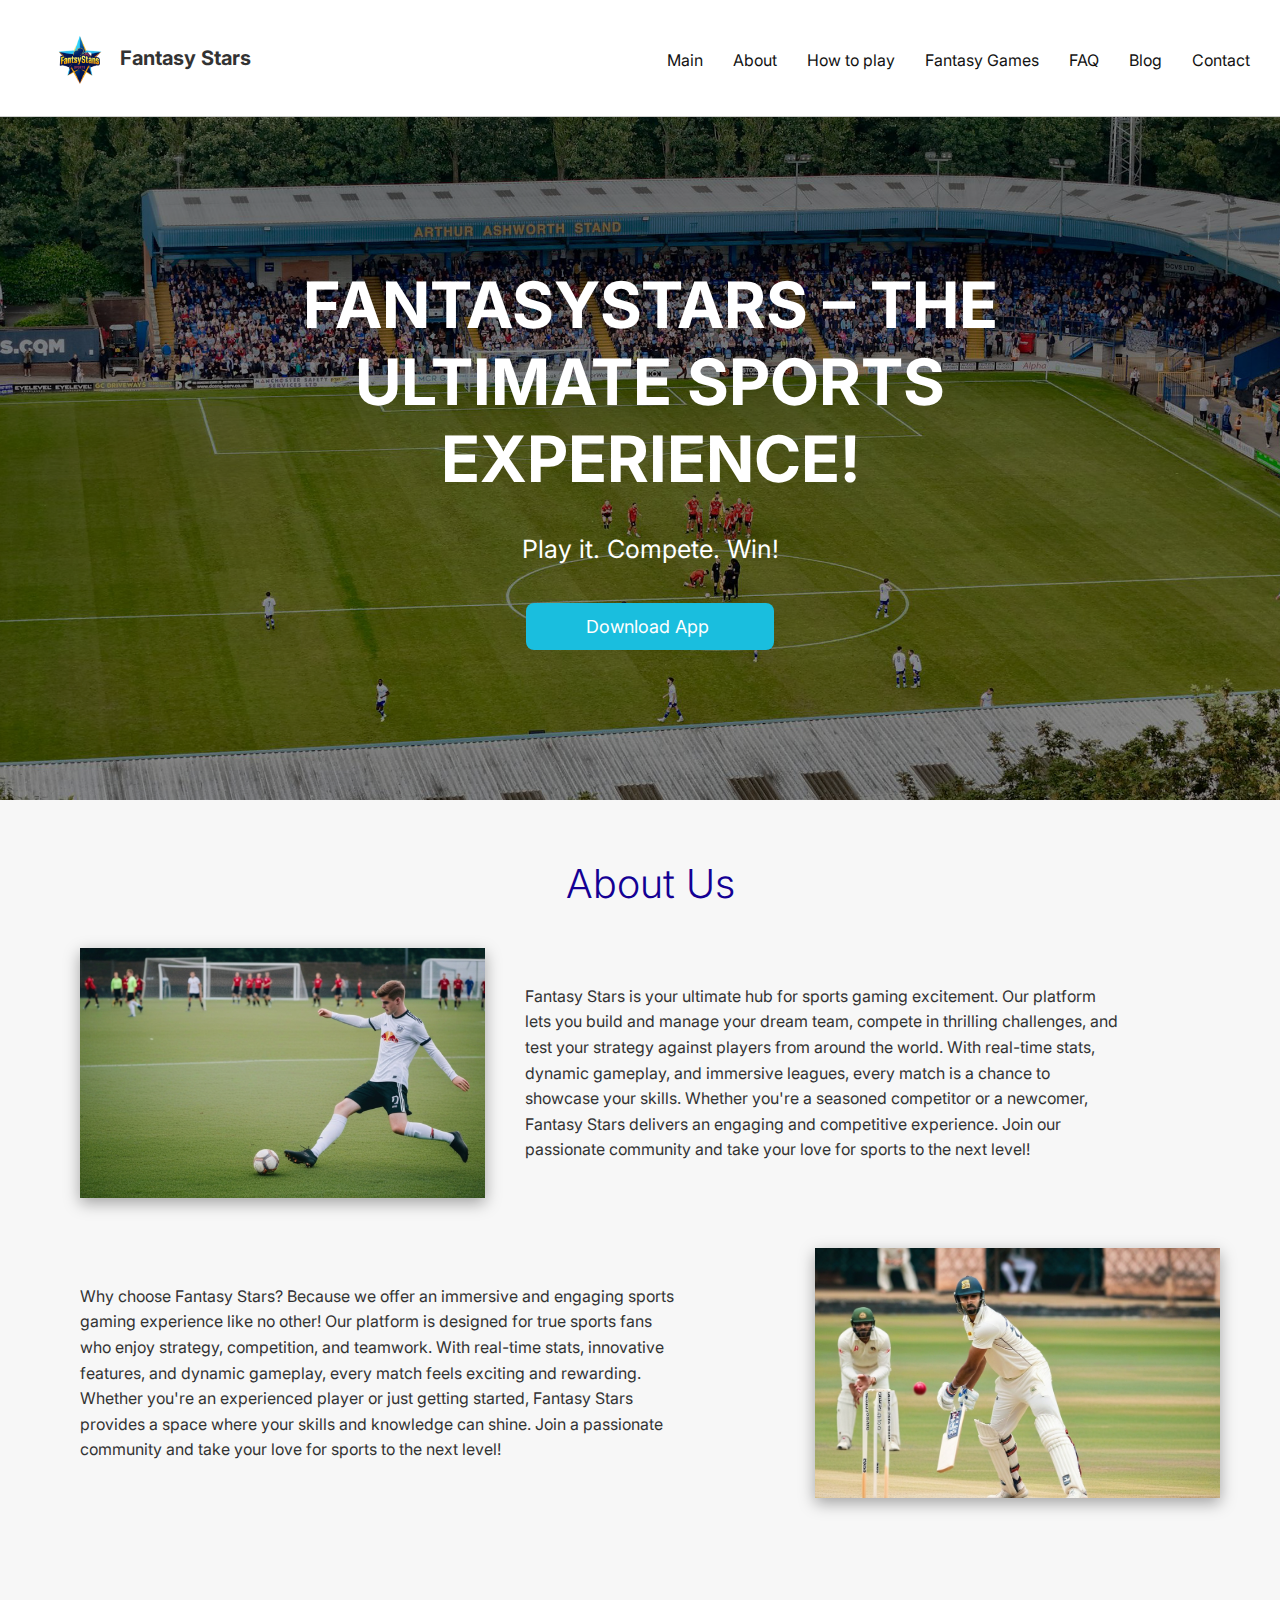
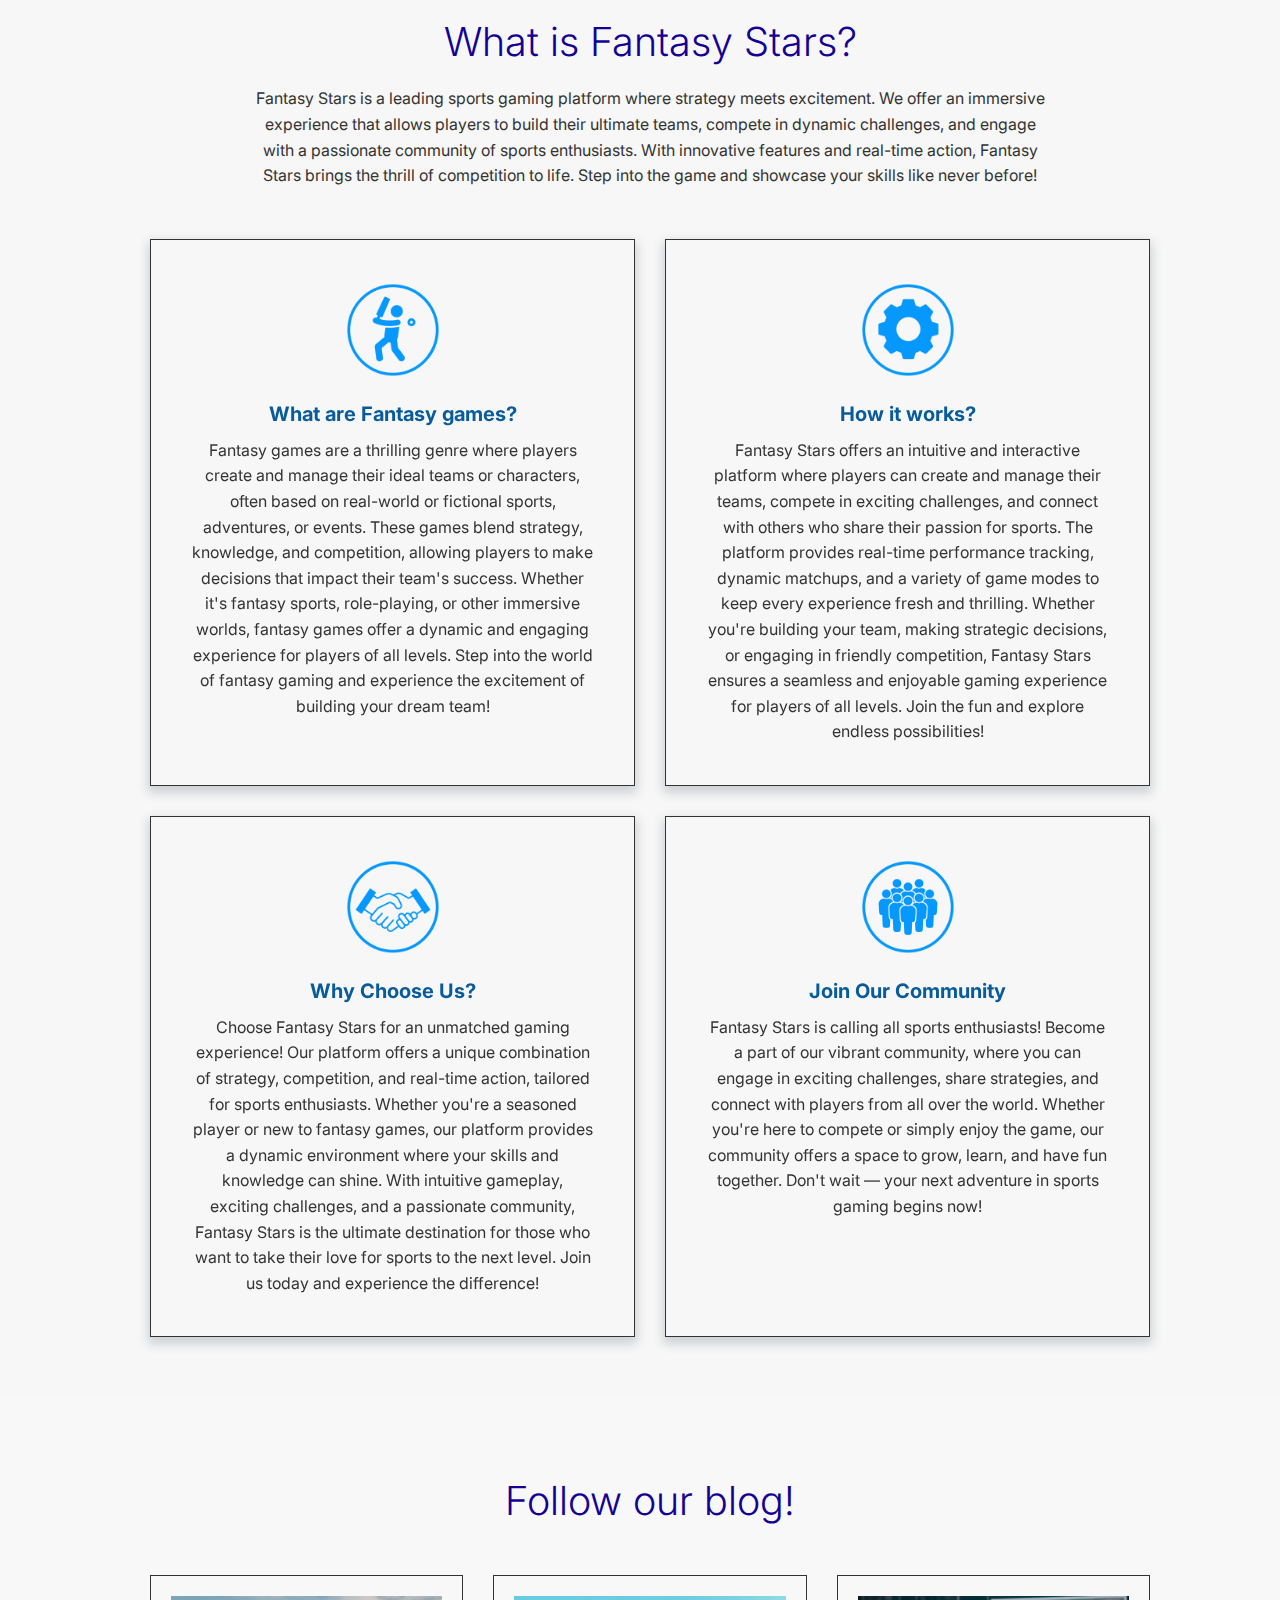
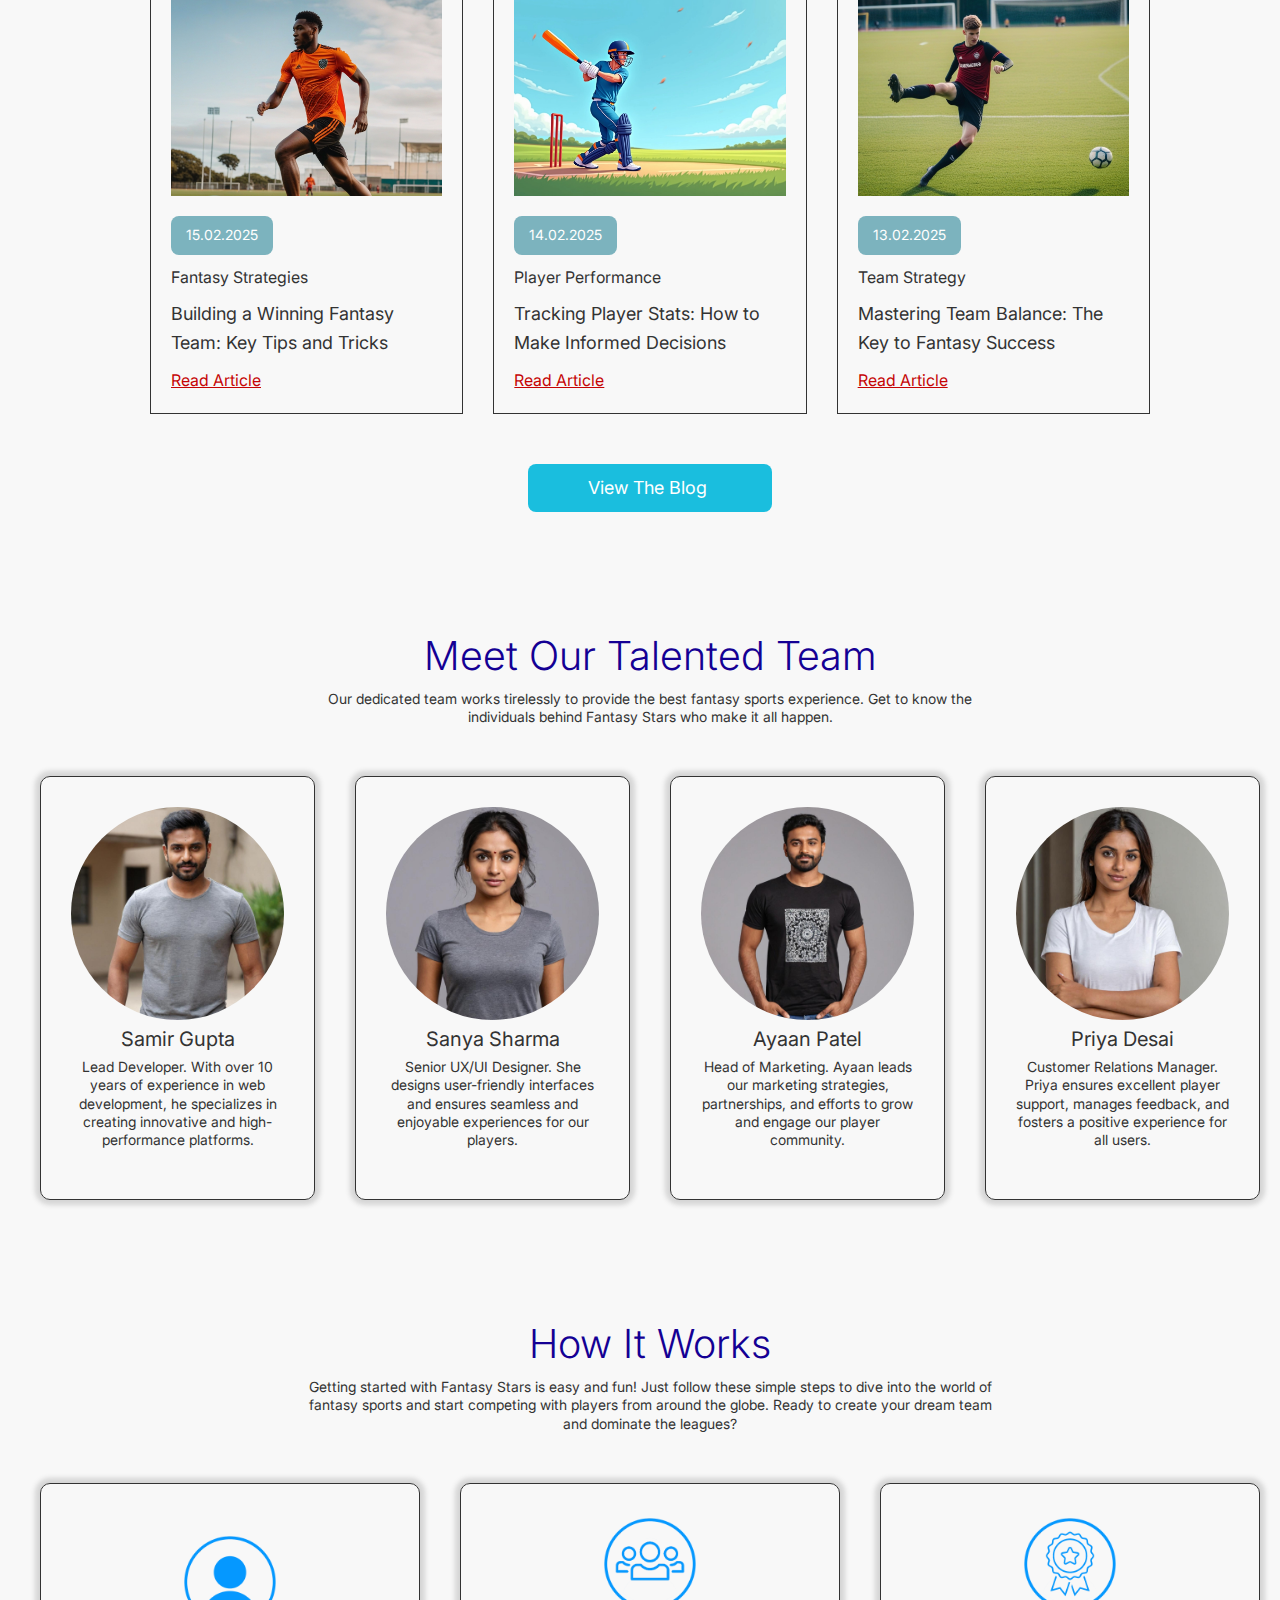
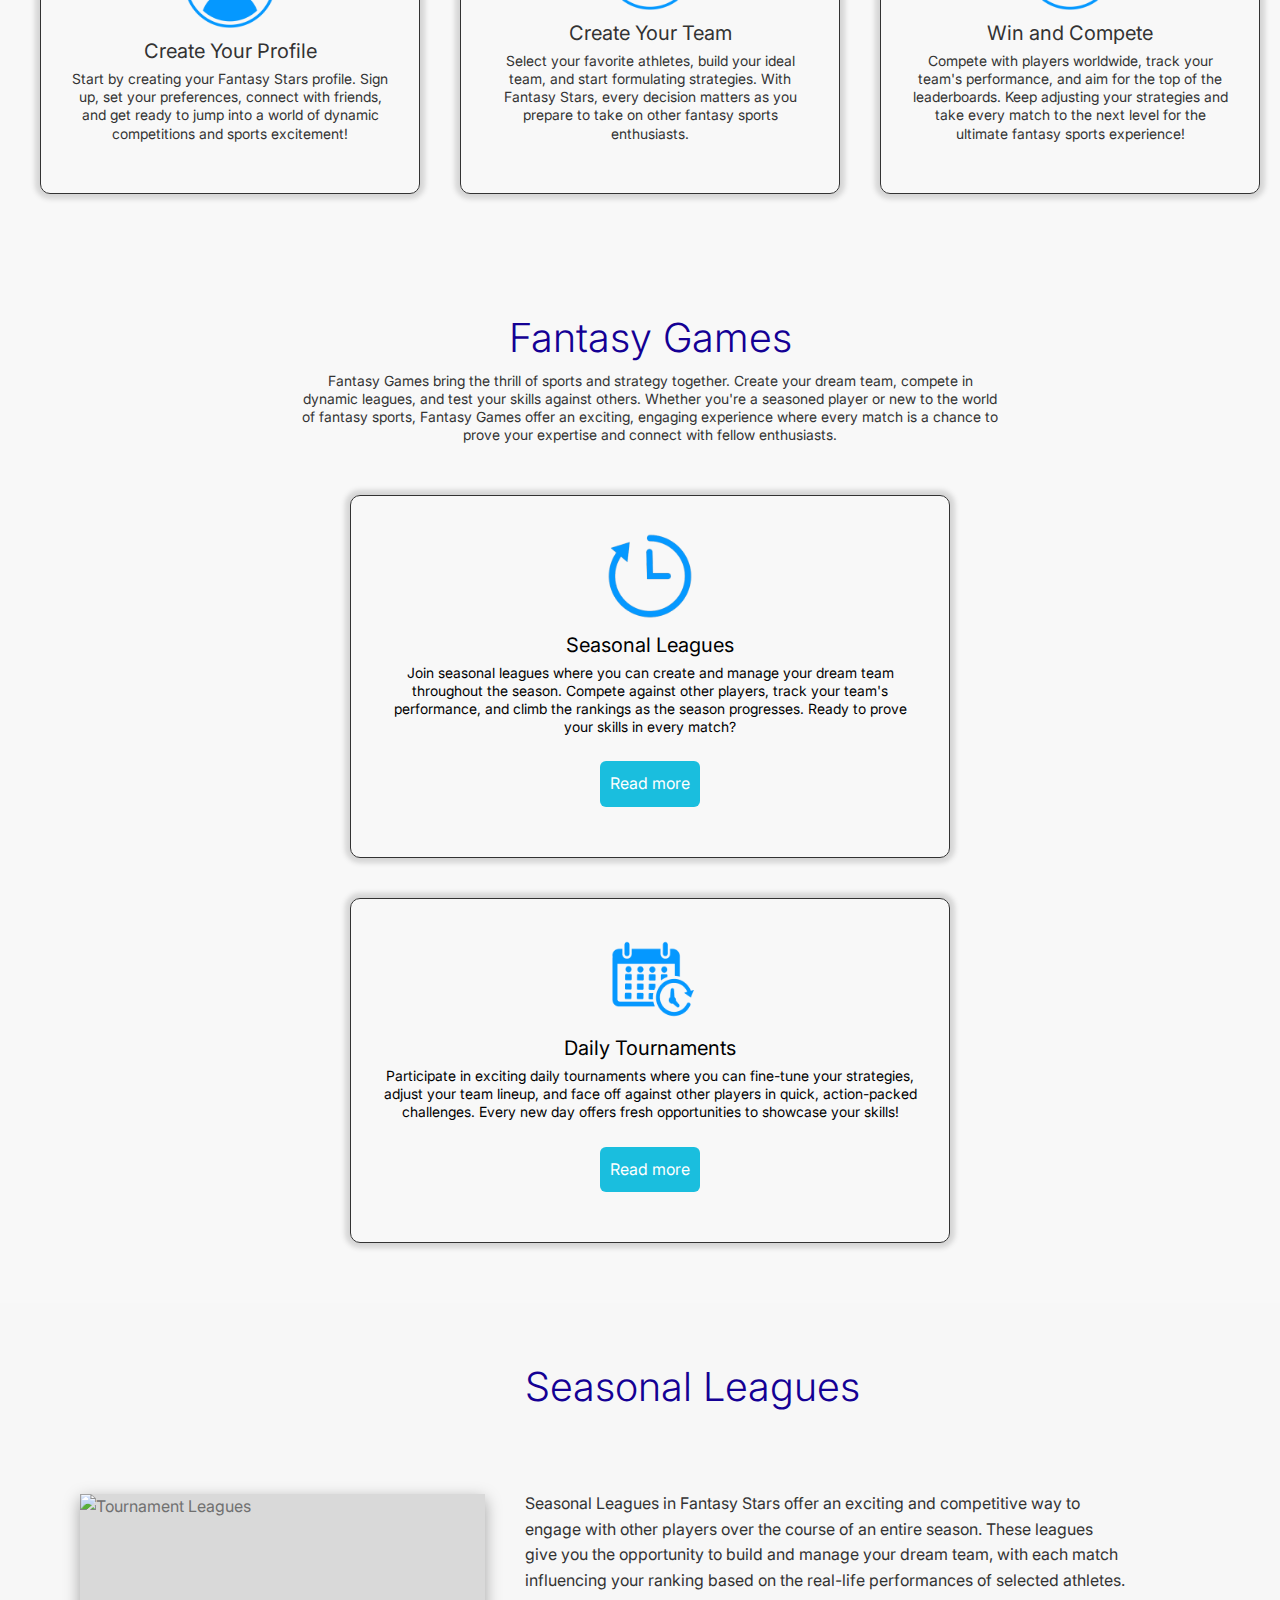
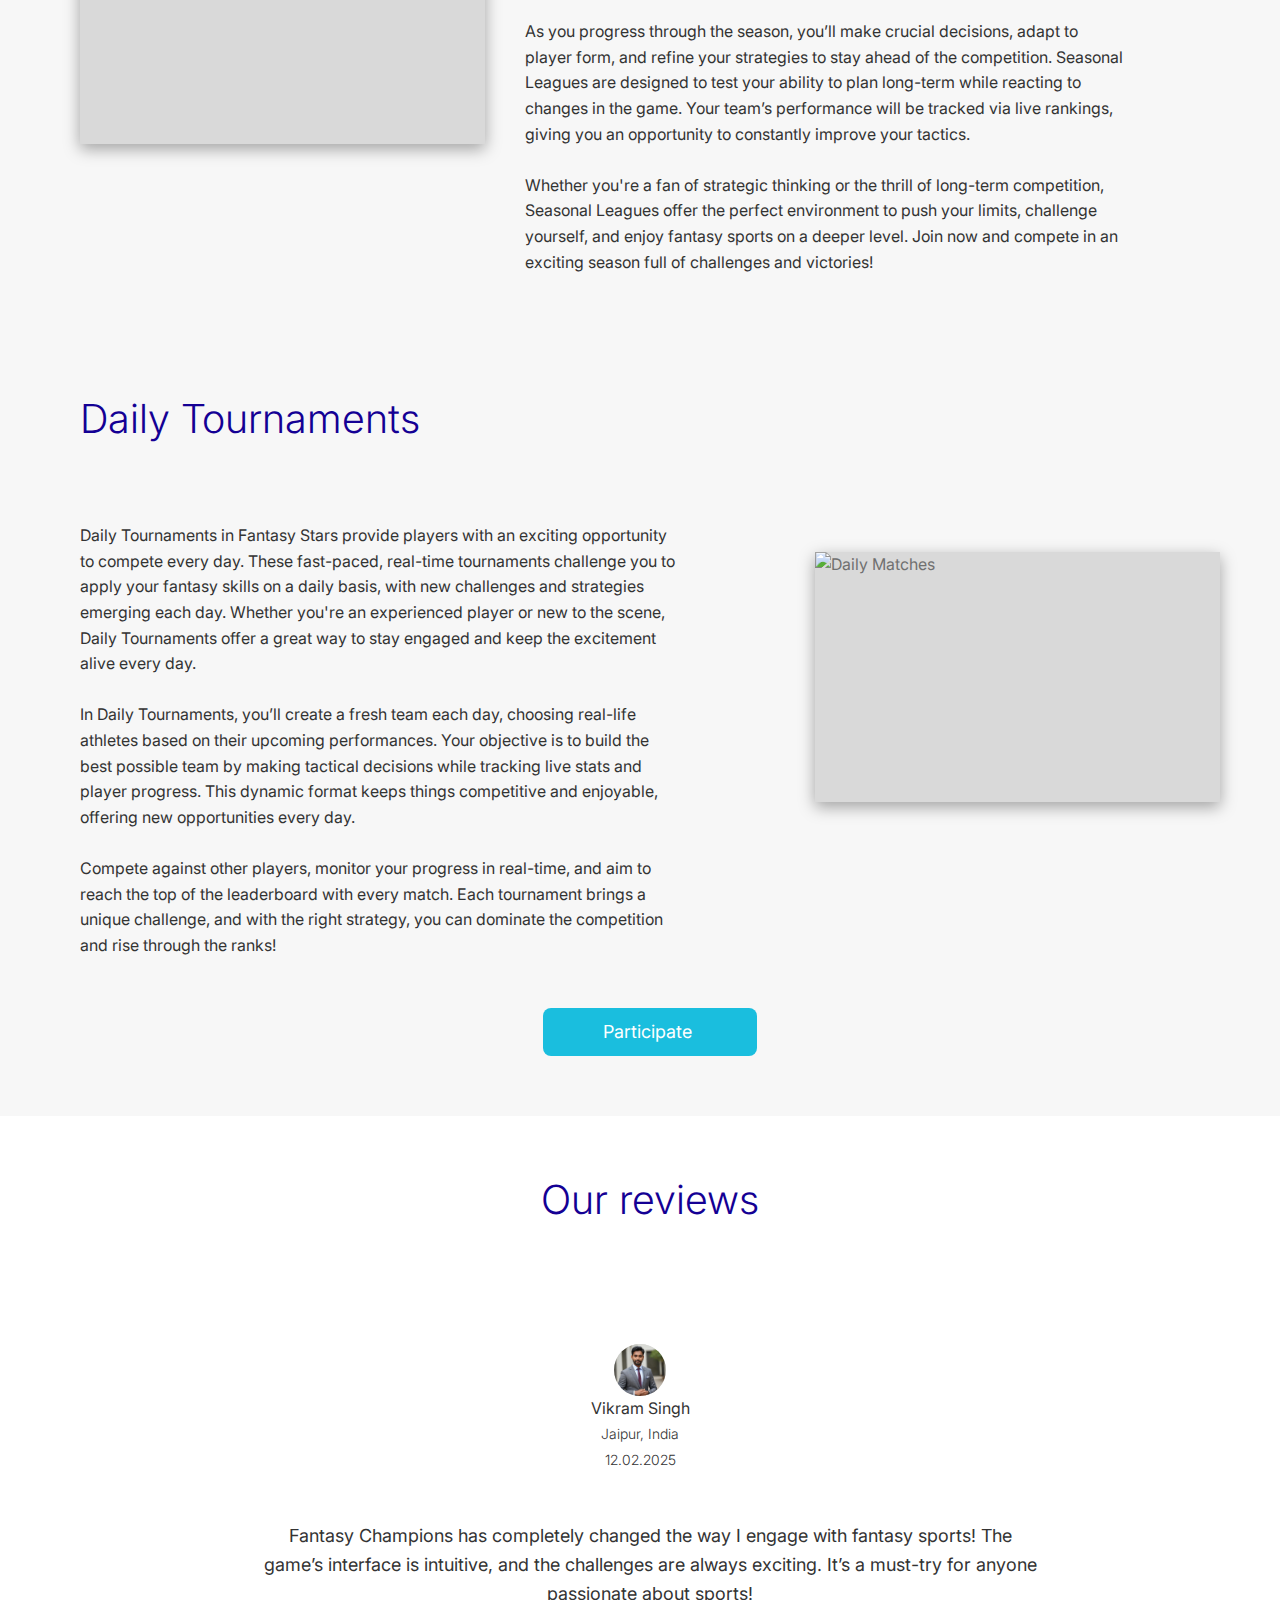
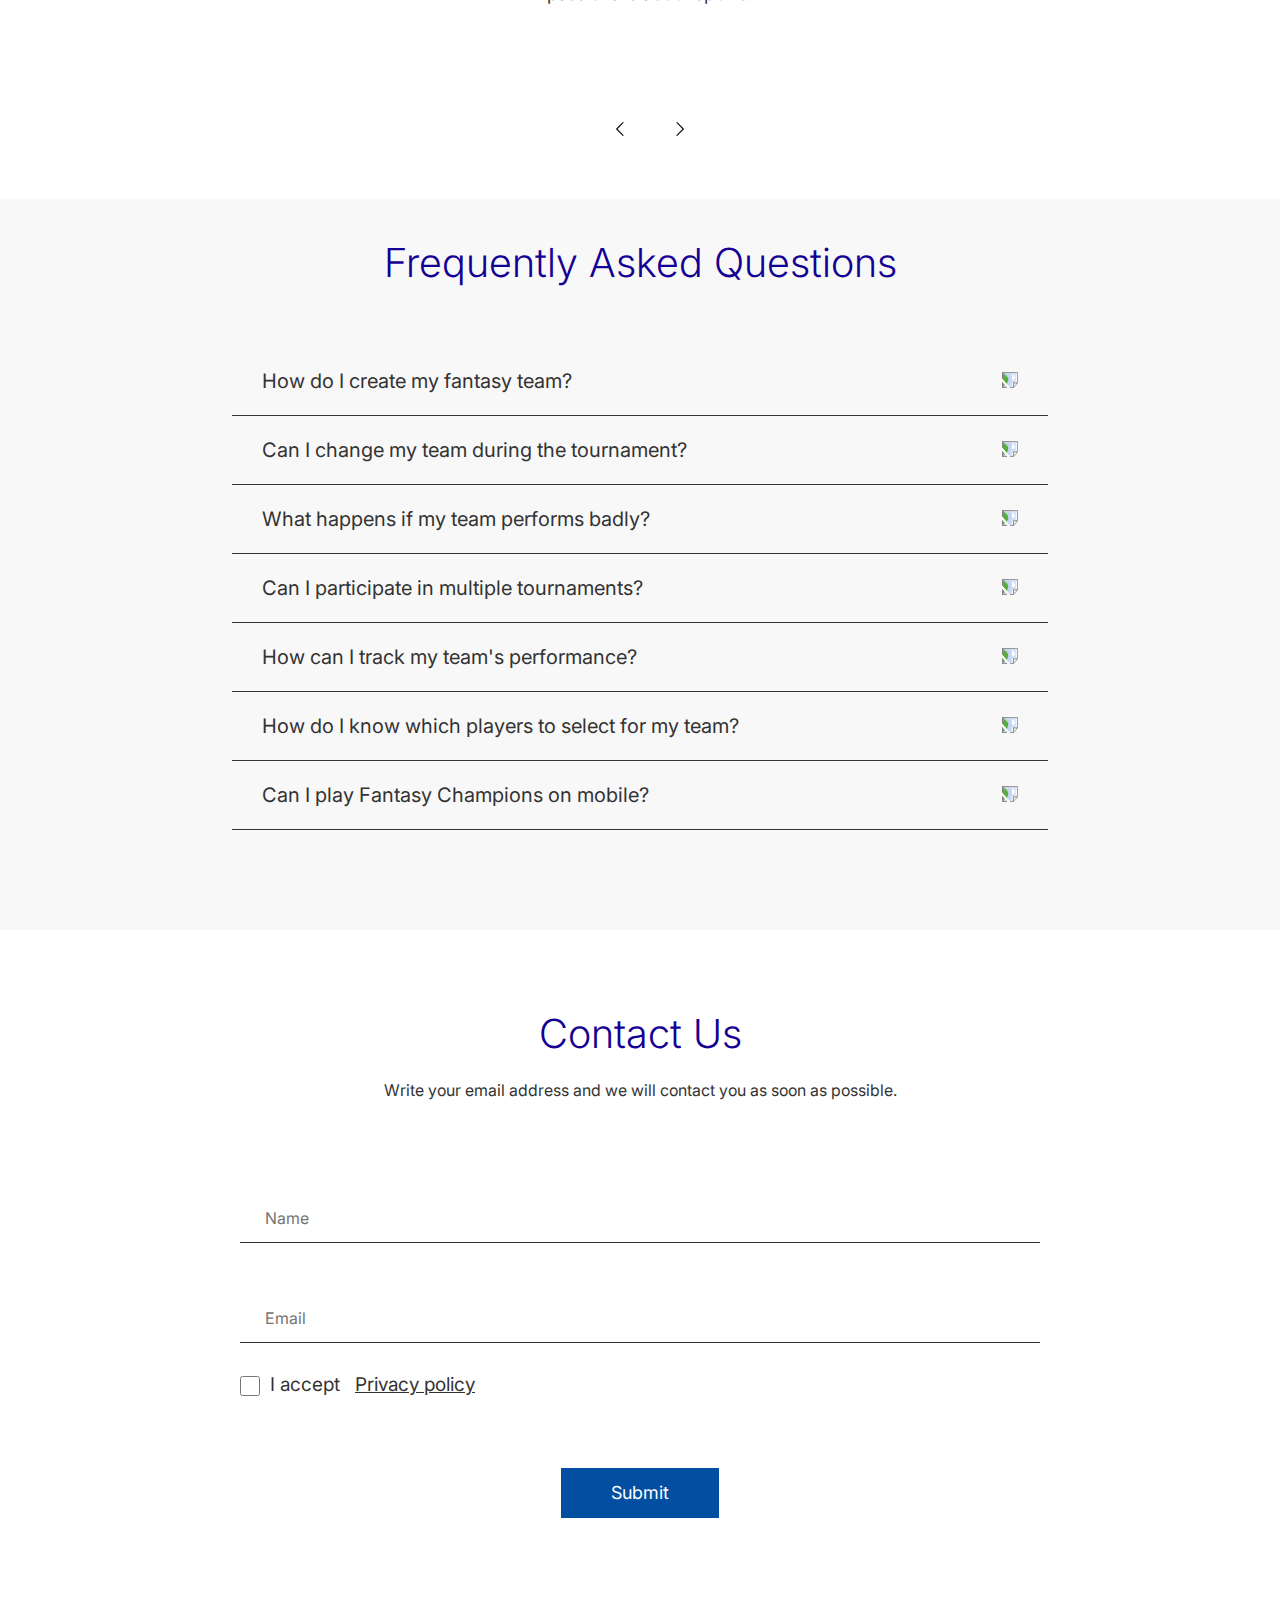
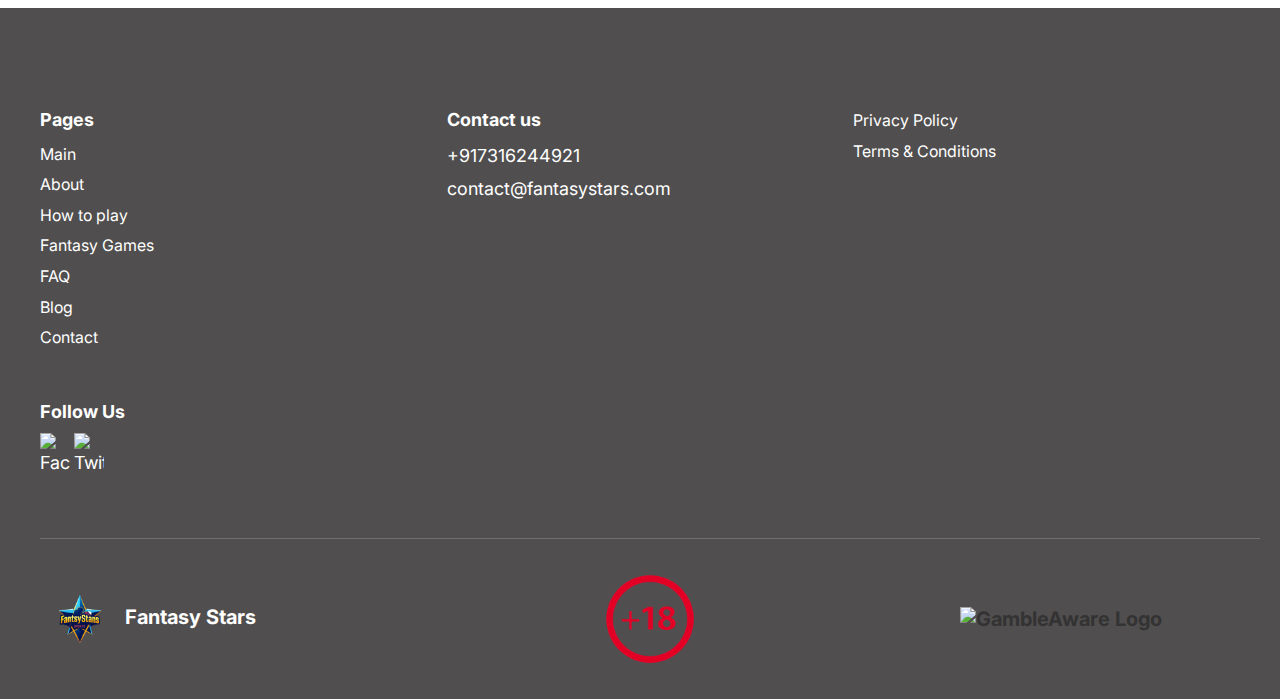
==== commit b58e5f79: "добавляет стили" ====
--- a/index.html
+++ b/index.html
@@ -139,7 +139,7 @@
           <div class="about-wrap">
             <div class="about-img animation">
               <img
-                src="images/index-about.jpg"
+                src="images/about-1.jpg"
                 alt="About Fantasy Champions"
                 class="cover-image"
               />
@@ -180,7 +180,7 @@
 
             <div class="about-img animation">
               <img
-                src="images/index-about.jpg"
+                src="images/about-2.jpg"
                 alt="About Fantasy Champions"
                 class="cover-image"
               />
@@ -216,7 +216,7 @@
                   <div class="w-dyn-item">
                     <div class="service-card home w-inline-block">
                       <img
-                        src="images/index-icon-1.png"
+                        src="images/icon-3.png"
                         alt="icon"
                         class="service-icon"
                       />
@@ -241,7 +241,7 @@
                   <div class="w-dyn-item">
                     <div class="service-card home w-inline-block">
                       <img
-                        src="images/index-icon-2.png"
+                        src="images/icon-4.png"
                         alt="icon"
                         class="service-icon"
                       />
@@ -267,7 +267,7 @@
                   <div class="w-dyn-item">
                     <div class="service-card home w-inline-block">
                       <img
-                        src="images/play-icon-2.png"
+                        src="images/icon-2.png"
                         alt="icon"
                         class="service-icon"
                       />
@@ -292,7 +292,7 @@
                   <div class="w-dyn-item">
                     <div class="service-card home w-inline-block">
                       <img
-                        src="images/index-icon-4.png"
+                        src="images/icon-1.png"
                         alt="icon"
                         class="service-icon"
                       />
@@ -328,69 +328,63 @@
             <div class="w-dyn-list animation">
               <div class="blog-list w-dyn-items">
                 <div class="w-dyn-item">
-                  <a href="contacts.html" class="blog-card w-inline-block">
-                    <div class="blog-thumb">
-                      <img
-                        src="images/blog-1.jpg"
-                        alt="Fantasy Strategies"
-                        class="cover-image"
-                      />
-                      <div class="blog-content">
-                        <div class="date-text">15.02.2025</div>
-                        <div>Fantasy Strategies</div>
-                        <div class="body-large color-primary">
-                          Building a Winning Fantasy Team: Key Tips and Tricks
-                        </div>
-                        <a href="contacts.html" class="read-article-link"
-                          >Read Article</a
-                        >
-                      </div>
-                    </div>
-                  </a>
+                  <div class="blog-thumb">
+                    <img
+                      src="images/blog-1.jpg"
+                      alt="Fantasy Strategies"
+                      class="cover-image"
+                    />
+                    <div class="blog-content">
+                      <div class="date-text">15.02.2025</div>
+                      <div>Fantasy Strategies</div>
+                      <div class="body-large color-primary">
+                        Building a Winning Fantasy Team: Key Tips and Tricks
+                      </div>
+                      <a href="contacts.html" class="read-article-link"
+                        >Read Article</a
+                      >
+                    </div>
+                  </div>
                 </div>
 
                 <div class="w-dyn-item">
-                  <a href="contacts.html" class="blog-card w-inline-block">
-                    <div class="blog-thumb">
-                      <img
-                        src="images/blog-2.jpg"
-                        alt="Player Performance"
-                        class="cover-image"
-                      />
-                      <div class="blog-content">
-                        <div class="date-text">14.02.2025</div>
-                        <div>Player Performance</div>
-                        <div class="body-large color-primary">
-                          Tracking Player Stats: How to Make Informed Decisions
-                        </div>
-                        <a href="contacts.html" class="read-article-link"
-                          >Read Article</a
-                        >
-                      </div>
-                    </div>
-                  </a>
+                  <div class="blog-thumb">
+                    <img
+                      src="images/blog-2.jpg"
+                      alt="Player Performance"
+                      class="cover-image"
+                    />
+                    <div class="blog-content">
+                      <div class="date-text">14.02.2025</div>
+                      <div>Player Performance</div>
+                      <div class="body-large color-primary">
+                        Tracking Player Stats: How to Make Informed Decisions
+                      </div>
+                      <a href="contacts.html" class="read-article-link"
+                        >Read Article</a
+                      >
+                    </div>
+                  </div>
                 </div>
 
                 <div class="w-dyn-item">
-                  <a href="contacts.html" class="blog-card w-inline-block">
-                    <div class="blog-thumb">
-                      <img
-                        src="images/blog-3.jpg"
-                        alt="Team Strategy"
-                        class="cover-image"
-                      />
-                      <div class="blog-content">
-                        <div class="date-text">13.02.2025</div>
-                        <div>Team Strategy</div>
-                        <div class="body-large color-primary">
-                          Mastering Team Balance: The Key to Fantasy Success
-                        </div>
-                        <a href="contacts.html" class="read-article-link"
-                          >Read Article</a
-                        >
-                      </div>
-                    </div>
-                  </a>
+                  <div class="blog-thumb">
+                    <img
+                      src="images/blog-3.jpg"
+                      alt="Team Strategy"
+                      class="cover-image"
+                    />
+                    <div class="blog-content">
+                      <div class="date-text">13.02.2025</div>
+                      <div>Team Strategy</div>
+                      <div class="body-large color-primary">
+                        Mastering Team Balance: The Key to Fantasy Success
+                      </div>
+                      <a href="contacts.html" class="read-article-link"
+                        >Read Article</a
+                      >
+                    </div>
+                  </div>
                 </div>
               </div>
 
@@ -409,7 +403,6 @@
       <section class="section bg-light-blue index-comparison">
         <div class="w-layout-blockcontainer container w-container">
           <div class="section-wrap">
-            <!-- Title and Description Section -->
             <div class="title-section-wrap animation">
               <h2>Meet Our Talented Team</h2>
               <p class="body-small">
@@ -426,8 +419,8 @@
                     <div class="team-thumb">
                       <div class="team-content">
                         <img
-                          src="images/work-icon-1.png"
-                          alt="Download App"
+                          src="images/team-1.jpg"
+                          alt="Samir Gupta"
                           class="team-icon"
                         />
                         <h5>Samir Gupta</h5>
@@ -446,7 +439,7 @@
                     <div class="team-thumb">
                       <div class="team-content">
                         <img
-                          src="images/work-icon-1.png"
+                          src="images/team-2.jpg"
                           alt="Download App"
                           class="team-icon"
                         />
@@ -466,7 +459,7 @@
                     <div class="team-thumb">
                       <div class="team-content">
                         <img
-                          src="images/work-icon-1.png"
+                          src="images/team-3.jpg"
                           alt="Download App"
                           class="team-icon"
                         />
@@ -486,7 +479,7 @@
                     <div class="team-thumb">
                       <div class="team-content">
                         <img
-                          src="images/work-icon-1.png"
+                          src="images/team-4.jpg"
                           alt="Download App"
                           class="team-icon"
                         />
@@ -509,7 +502,6 @@
       <section class="section bg-light-blue index-comparison index-work">
         <div class="w-layout-blockcontainer container w-container">
           <div class="section-wrap">
-            <!-- Title and Description Section -->
             <div class="title-section-wrap animation">
               <h2>How It Works</h2>
               <p class="body-small">
@@ -527,7 +519,7 @@
                     <div class="team-thumb">
                       <div class="team-content">
                         <img
-                          src="images/work-icon-2.png"
+                          src="images/icon-5.png"
                           alt="Create Profile"
                           class="service-icon"
                         />
@@ -547,7 +539,7 @@
                     <div class="team-thumb">
                       <div class="team-content">
                         <img
-                          src="images/work-icon-3.png"
+                          src="images/icon-6.png"
                           alt="Create Team"
                           class="service-icon"
                         />
@@ -567,7 +559,7 @@
                     <div class="team-thumb">
                       <div class="team-content">
                         <img
-                          src="images/work-icon-4.png"
+                          src="images/icon-7.png"
                           alt="Win and Compete"
                           class="service-icon"
                         />
@@ -611,7 +603,7 @@
                     <div class="team-thumb">
                       <div class="team-content">
                         <img
-                          src="images/fantasy-icon-1.png"
+                          src="images/icon-8.png"
                           alt="Seasonal Leagues"
                           class="service-icon"
                         />
@@ -634,7 +626,7 @@
                     <div class="team-thumb">
                       <div class="team-content">
                         <img
-                          src="images/fantasy-icon-2.png"
+                          src="images/icon-9.png"
                           alt="Daily Matches"
                           class="service-icon"
                         />
--- a/styles/styles.css
+++ b/styles/styles.css
@@ -923,6 +923,14 @@
             color: #333;
         }
     }
+
+    .team-content {
+        img {
+            width: 100px;
+            height: 100px;
+        }
+
+    }
 }
 
 .about-image {
@@ -1147,6 +1155,7 @@
     grid-template-columns: 1fr 1fr 1fr;
     grid-auto-columns: 1fr;
     display: grid;
+    max-width: 1000px;
 }
 
 .pagination {
@@ -1170,6 +1179,8 @@
     flex-flow: column;
     text-decoration: none;
     display: flex;
+    height: 200px;
+    margin-bottom: 20px;
 }
 
 .blog-thumb {
@@ -1181,6 +1192,12 @@
     justify-content: space-between;
     padding: 20px;
     border: 1px solid #333;
+
+    img {
+        max-height: 200px;
+        object-position: top;
+        margin-bottom: 20px;
+    }
 }
 
 .blog-content {
@@ -1203,6 +1220,8 @@
     font-size: 14px;
     line-height: 130%;
     inset: auto auto 10px 10px;
+    max-width: fit-content;
+    color: #fff;
 }
 
 .review-wrap {
@@ -1697,6 +1716,13 @@
     & .w-dyn-item {
         max-width: 600px;
     }
+
+    & .team-content {
+        img {
+            width: 100px;
+        }
+
+    }
 }
 
 
@@ -1762,12 +1788,18 @@
     position: relative;
     z-index: 1;
     margin-bottom: 20px;
-    color: #fff;
+    color: #333;
     align-items: center;
     text-align: center;
+    padding: 20px;
 
     h5 {
-        color: #fff;
+        color: #333;
+    }
+
+    img {
+        border-radius: 50%;
+        width: 230px;
     }
 }
 
@@ -1835,39 +1867,11 @@
     max-width: 1000px;
     box-shadow: 0px 5px 10px 2px rgba(34, 60, 80, 0.2);
     flex-direction: column;
-
-}
-
-.team-1 {
-    background-image: linear-gradient(#0000001c, #00000069), url("../images/team-2.jpg");
-    background-position: 0 0, 50%;
-    background-repeat: repeat, no-repeat;
-    background-size: auto, cover;
-    border-radius: 10px;
-}
-
-.team-2 {
-    background-image: linear-gradient(#0000001c, #00000069), url("../images/team-1.jpg");
-    background-position: 0 0, 50%;
-    background-repeat: repeat, no-repeat;
-    background-size: auto, cover;
-    border-radius: 10px;
-}
-
-.team-3 {
-    background-image: linear-gradient(#0000001c, #00000069), url("../images/team-3.jpg");
-    background-position: 0 0, 50%;
-    background-repeat: repeat, no-repeat;
-    background-size: auto, cover;
-    border-radius: 10px;
-}
-
-.team-4 {
-    background-image: linear-gradient(#0000001c, #00000069), url("../images/team-4.jpg");
-    background-position: 0 0, 50%;
-    background-repeat: repeat, no-repeat;
-    background-size: auto, cover;
-}
+    align-items: center;
+    row-gap: 20px;
+
+}
+
 
 .about-card {
     min-height: 400px;
@@ -1888,26 +1892,33 @@
 }
 
 
+
 .service-icon {
-    width: 80px;
-    min-width: 80px;
-    height: 80px;
+    width: 100px;
+    min-width: 100px;
+    height: 100px;
 }
 
 .service-content {
     grid-row-gap: 10px;
     flex-flow: column;
     display: flex;
+    text-align: center;
 
     &.active {
         animation: right 0.3s;
         transition: 0.3s;
     }
 
-    h5,
     p {
         color: #333;
     }
+
+    h5 {
+        color: #095c9b;
+        font-weight: 500;
+    }
+
 }
 
 .w-dyn-item {
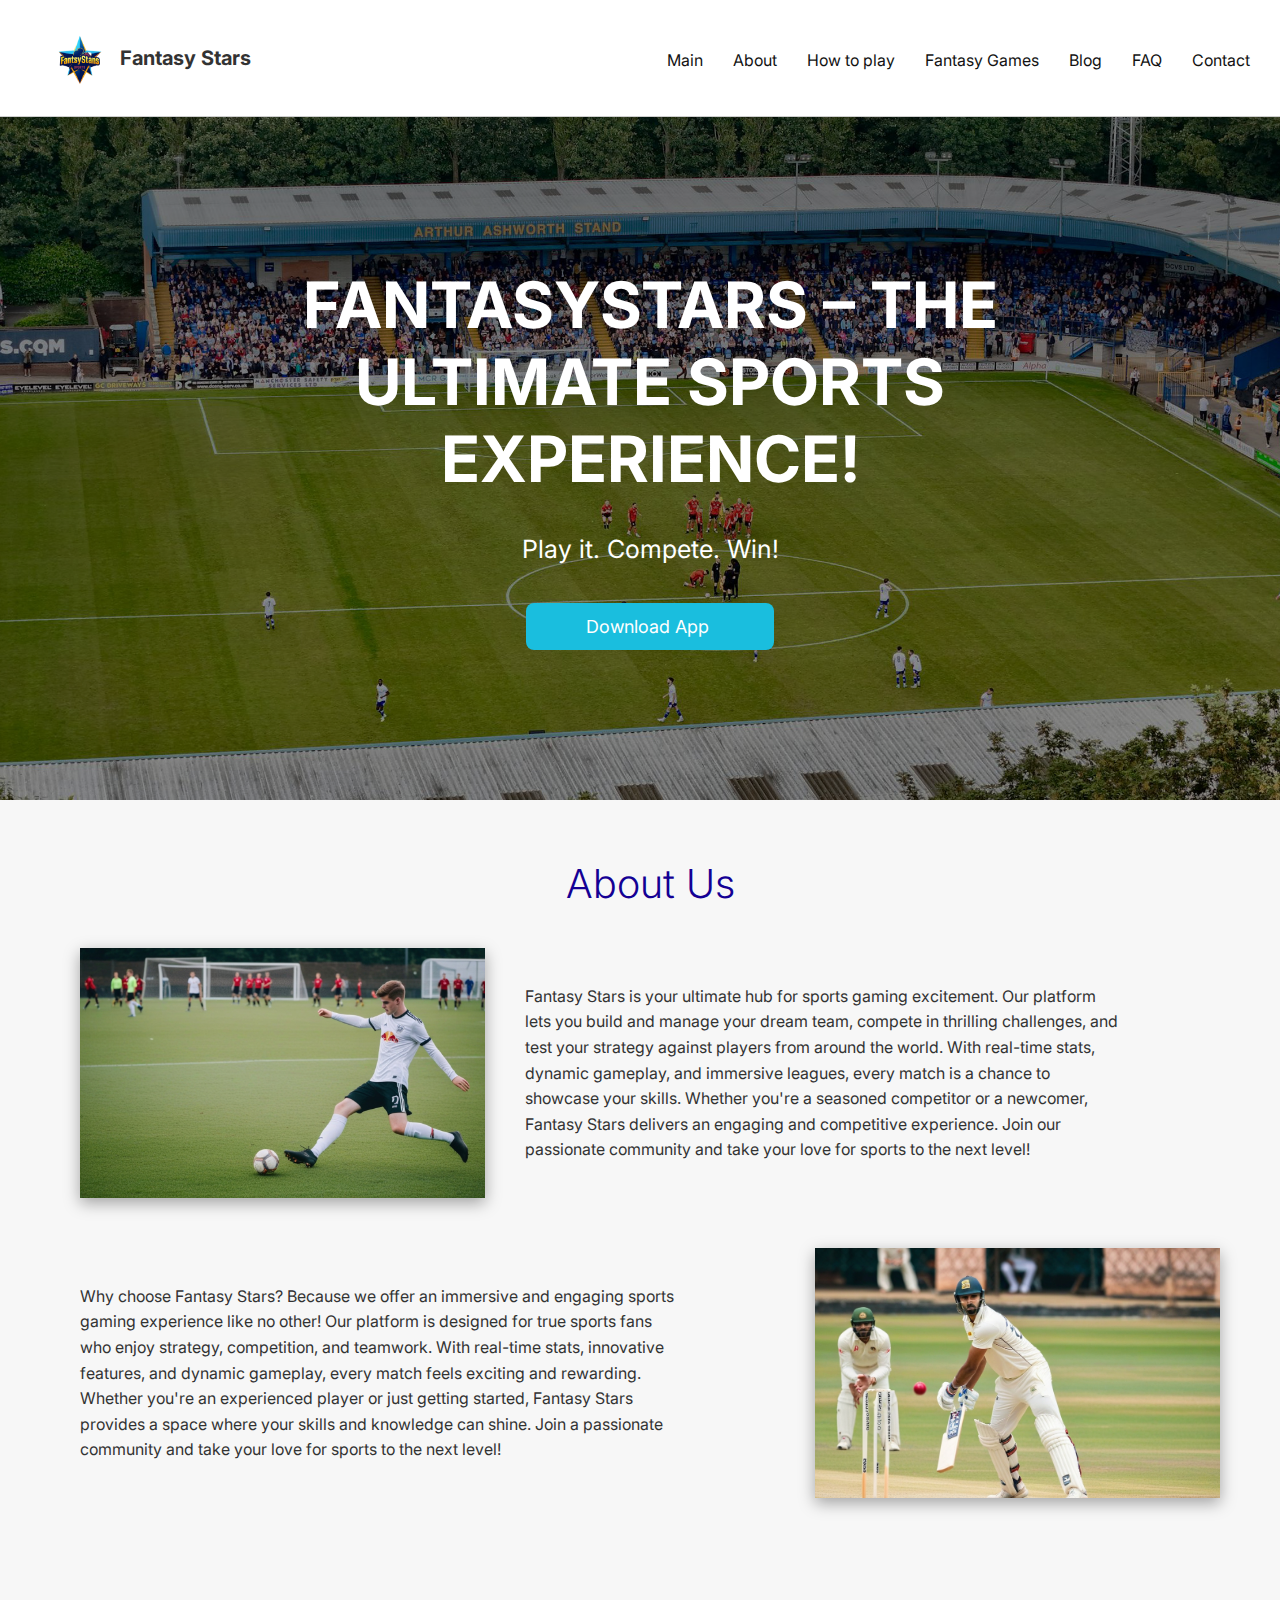
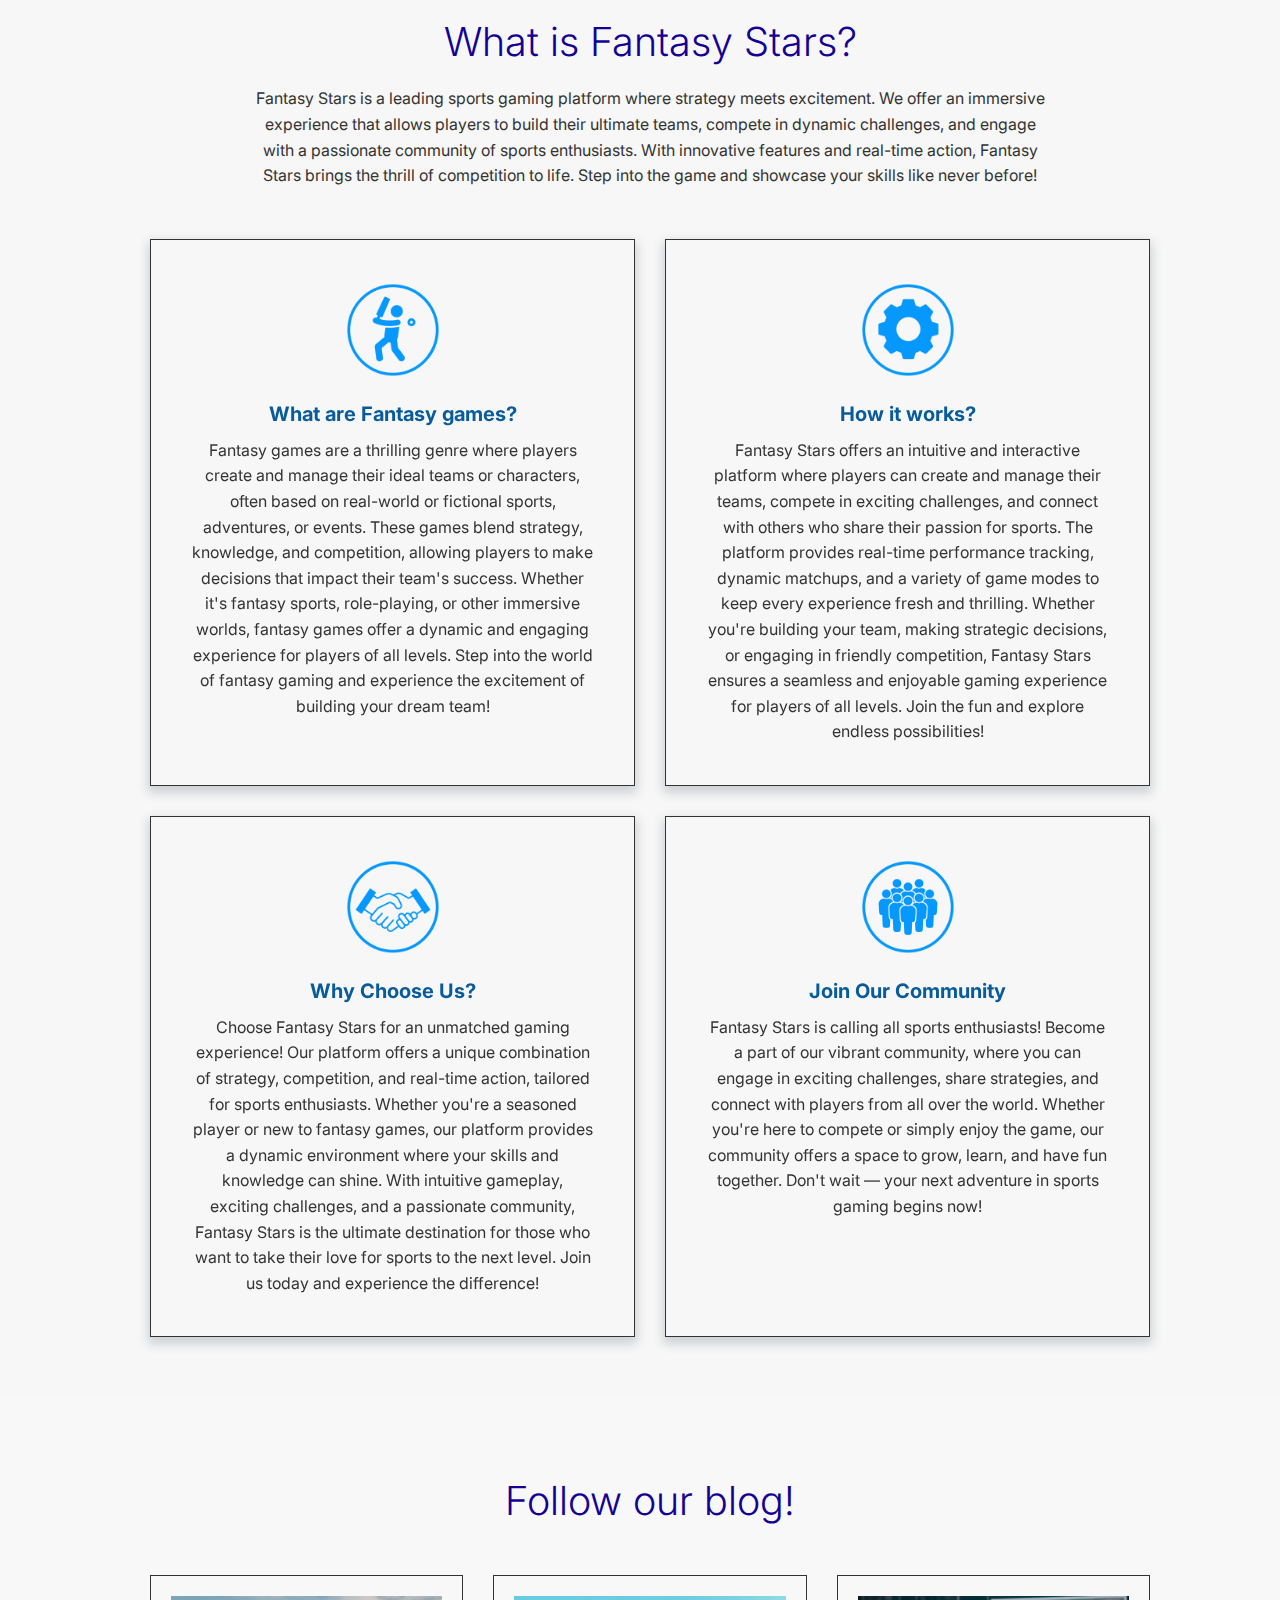
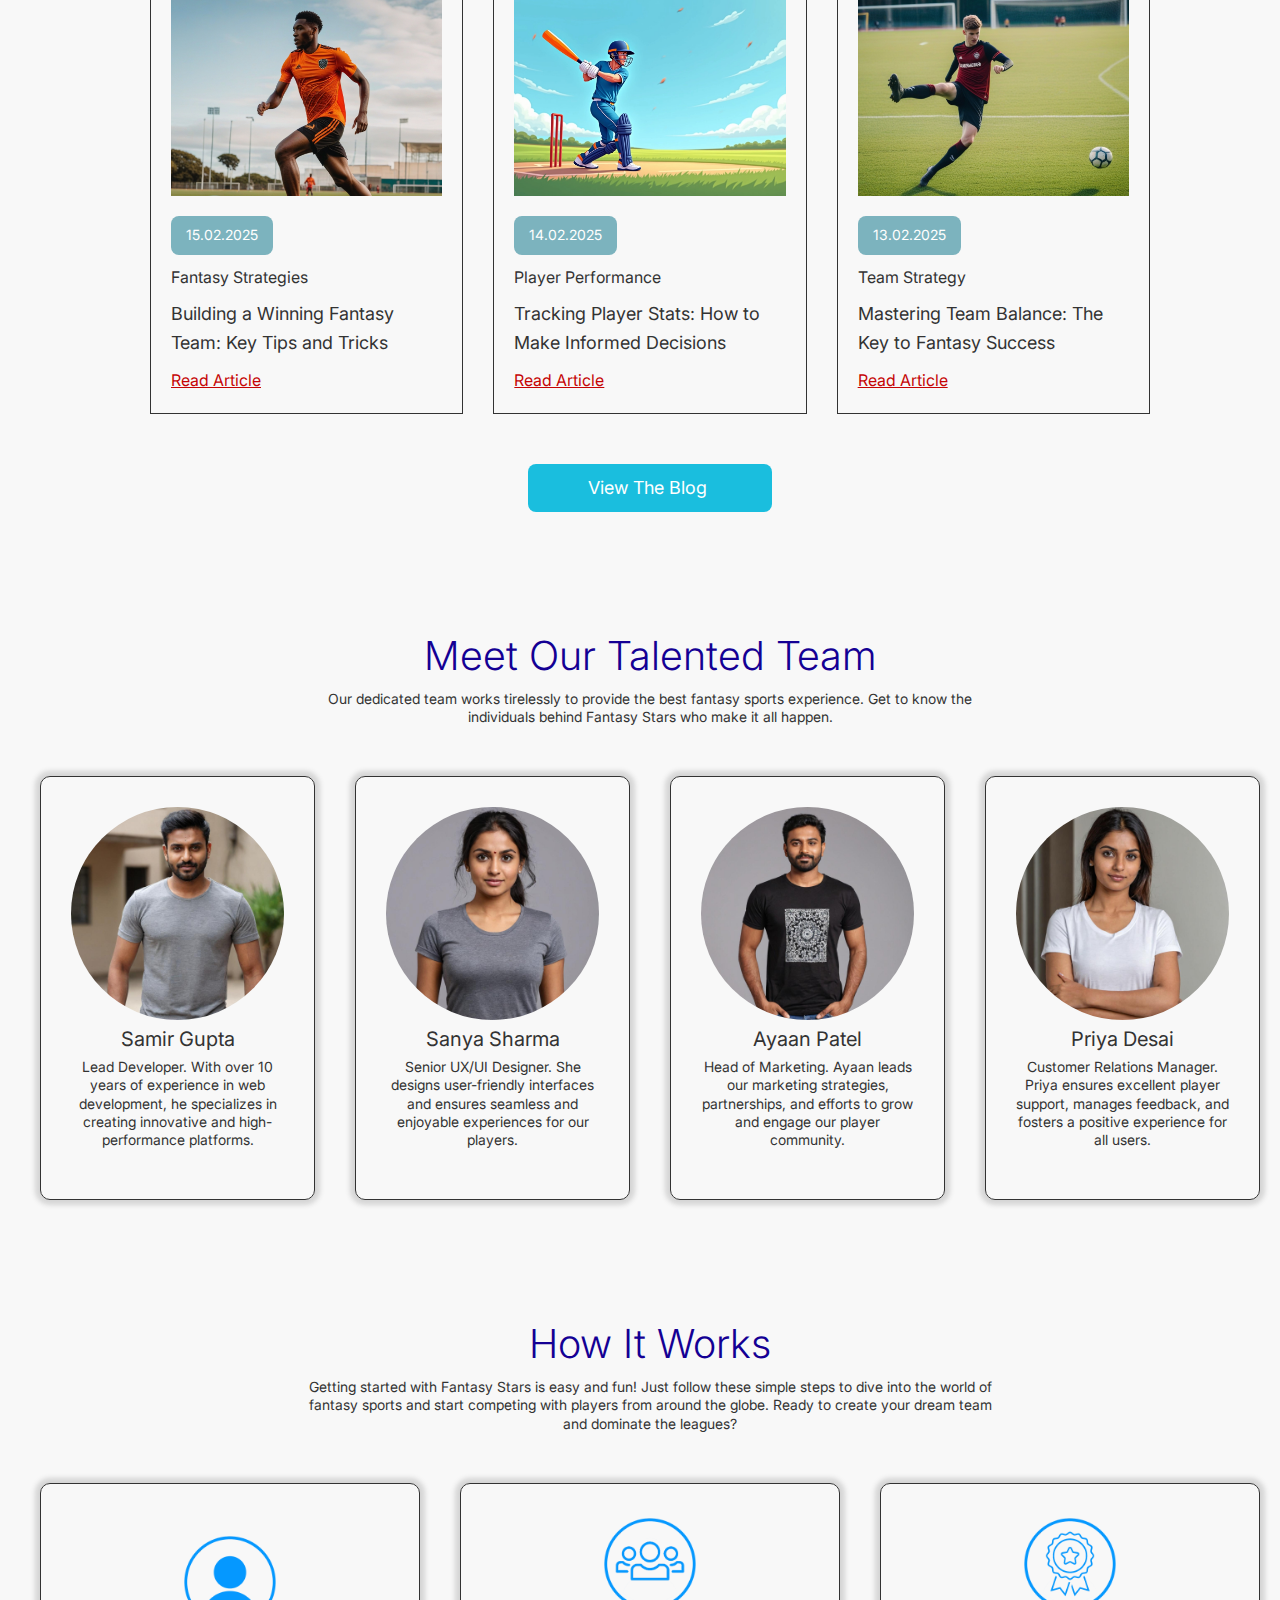
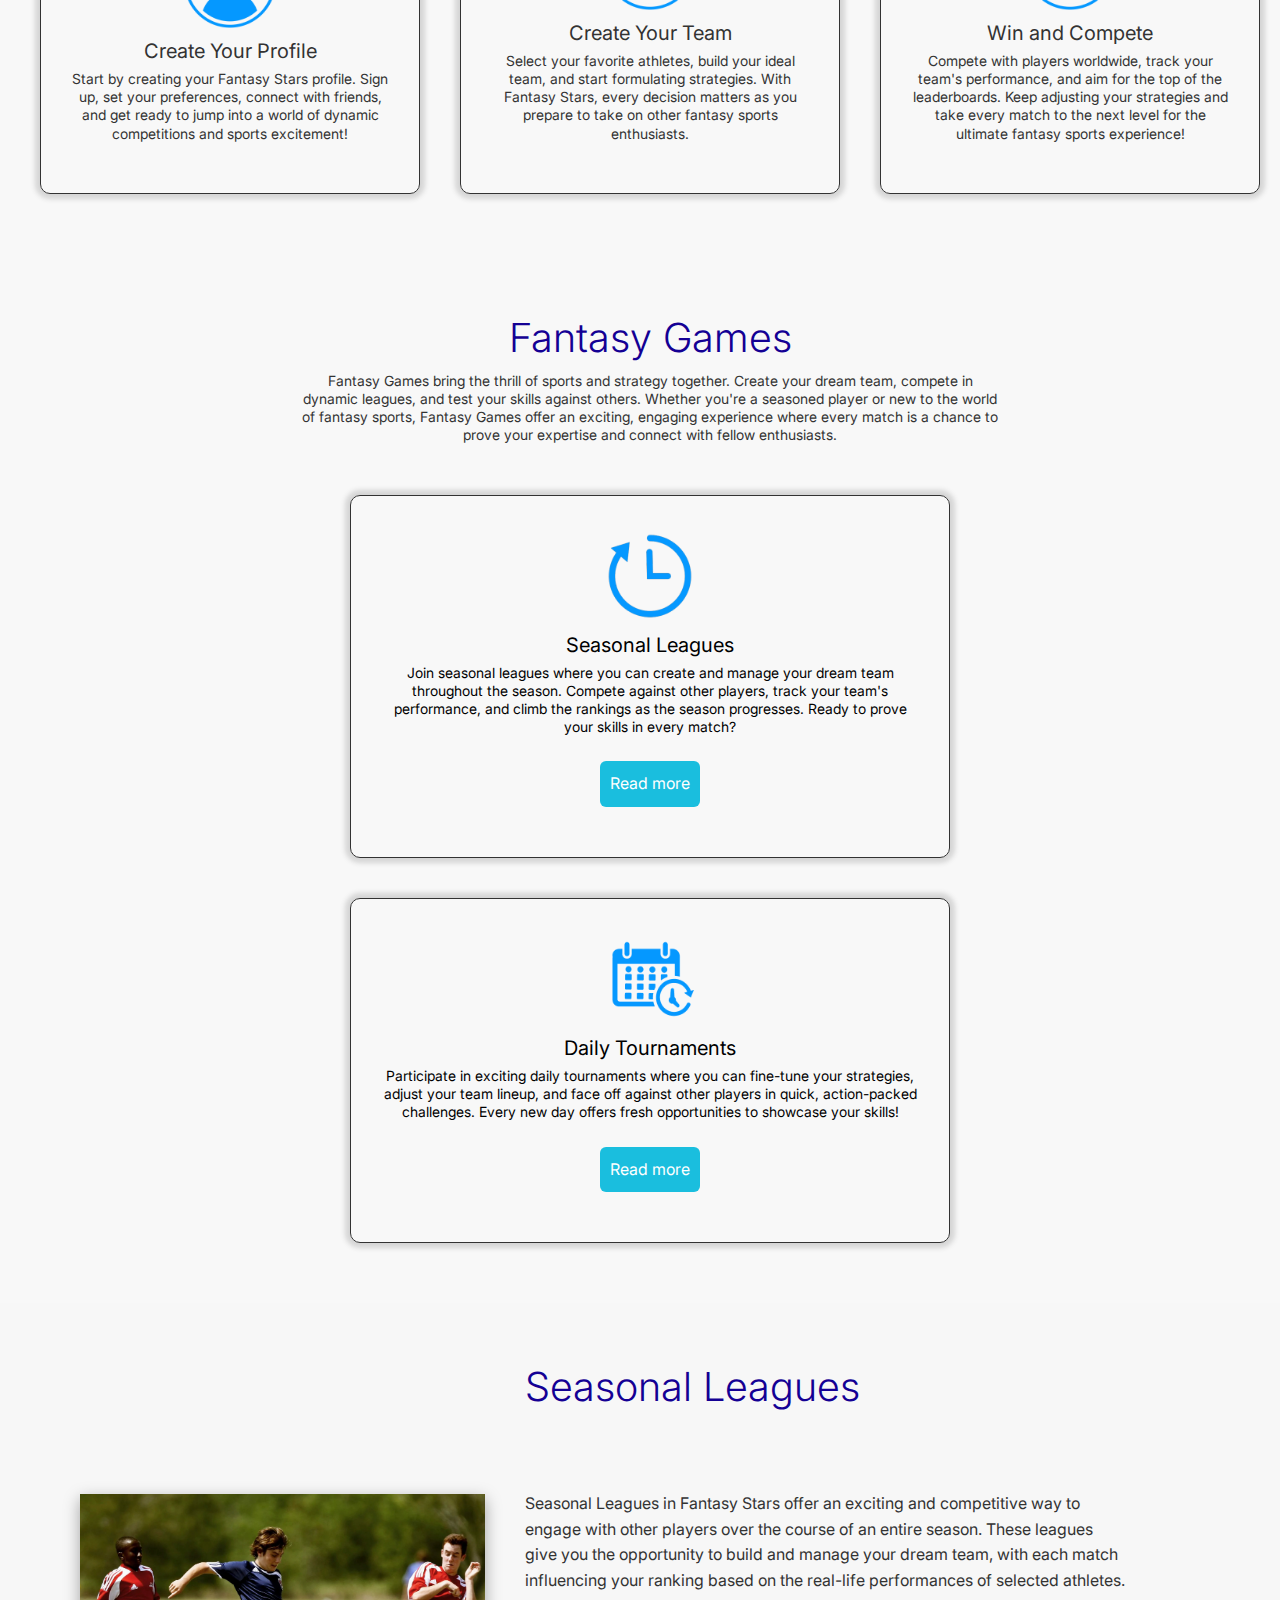
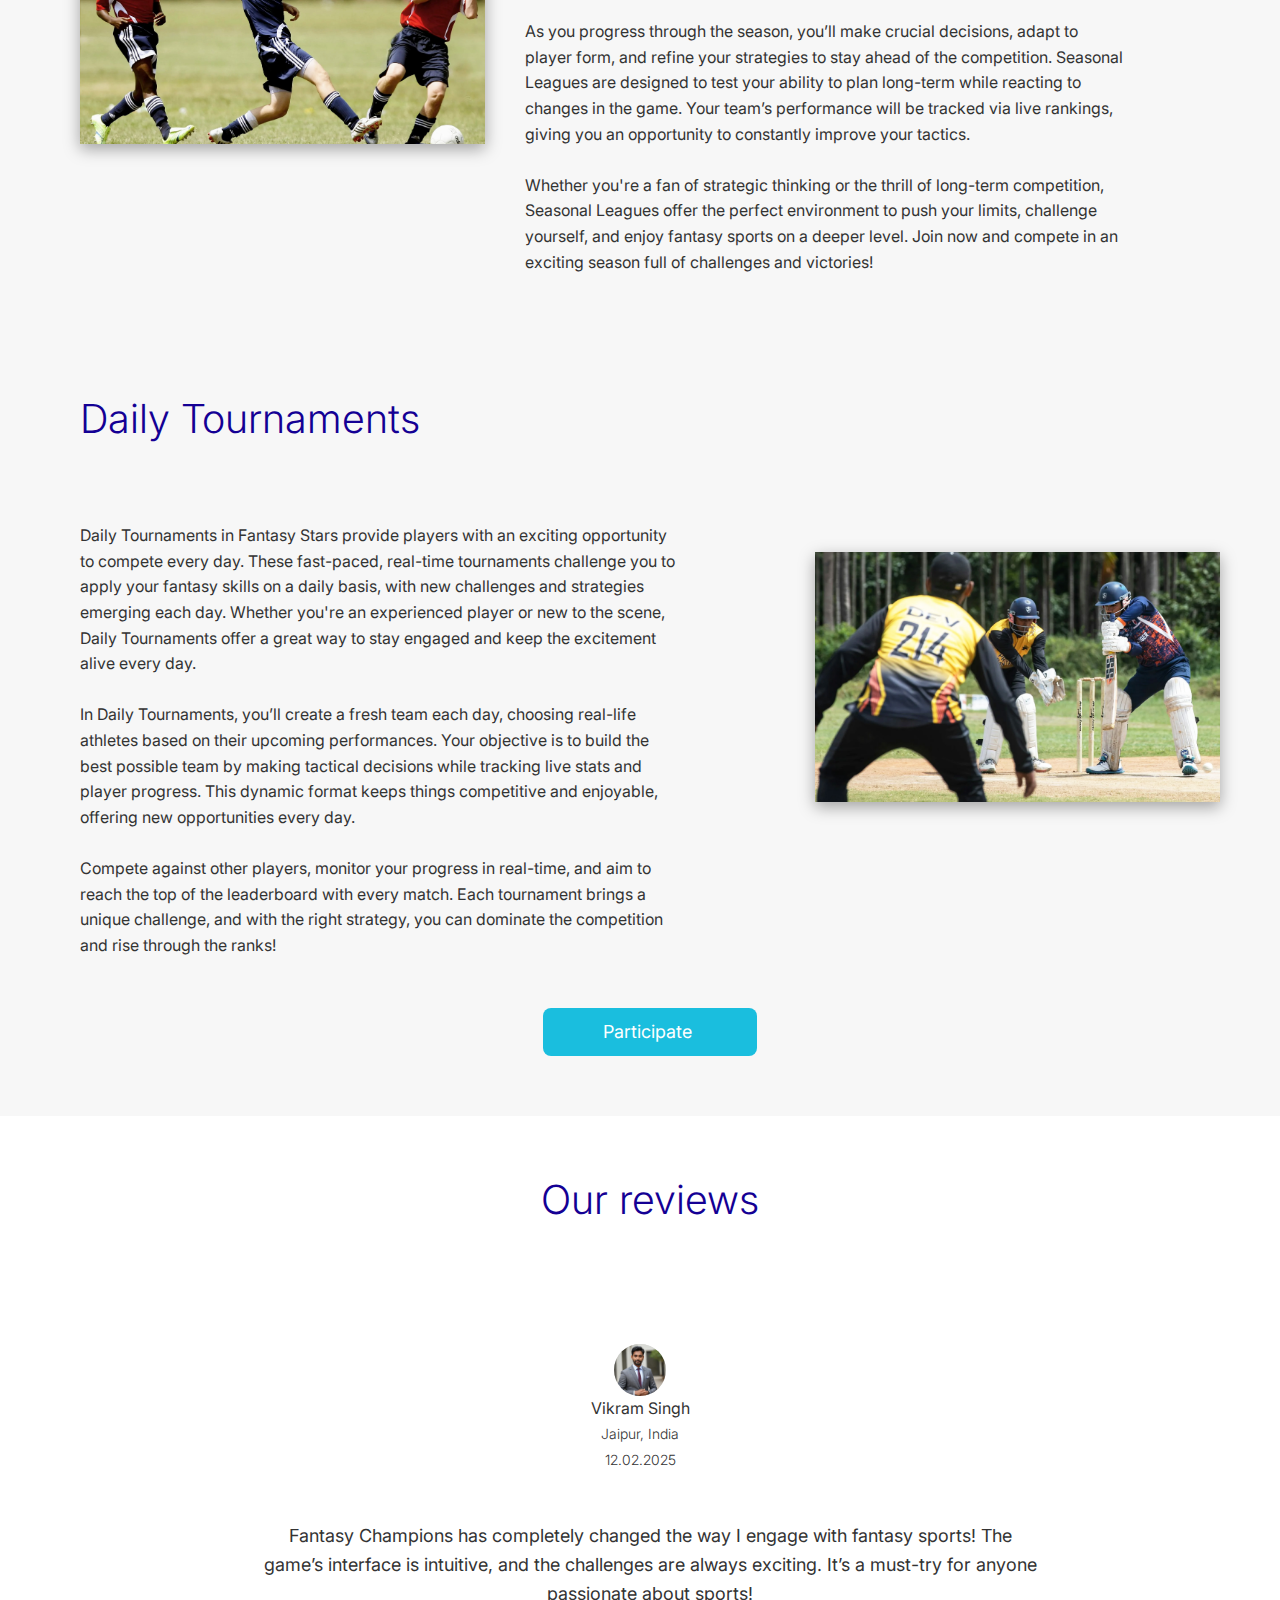
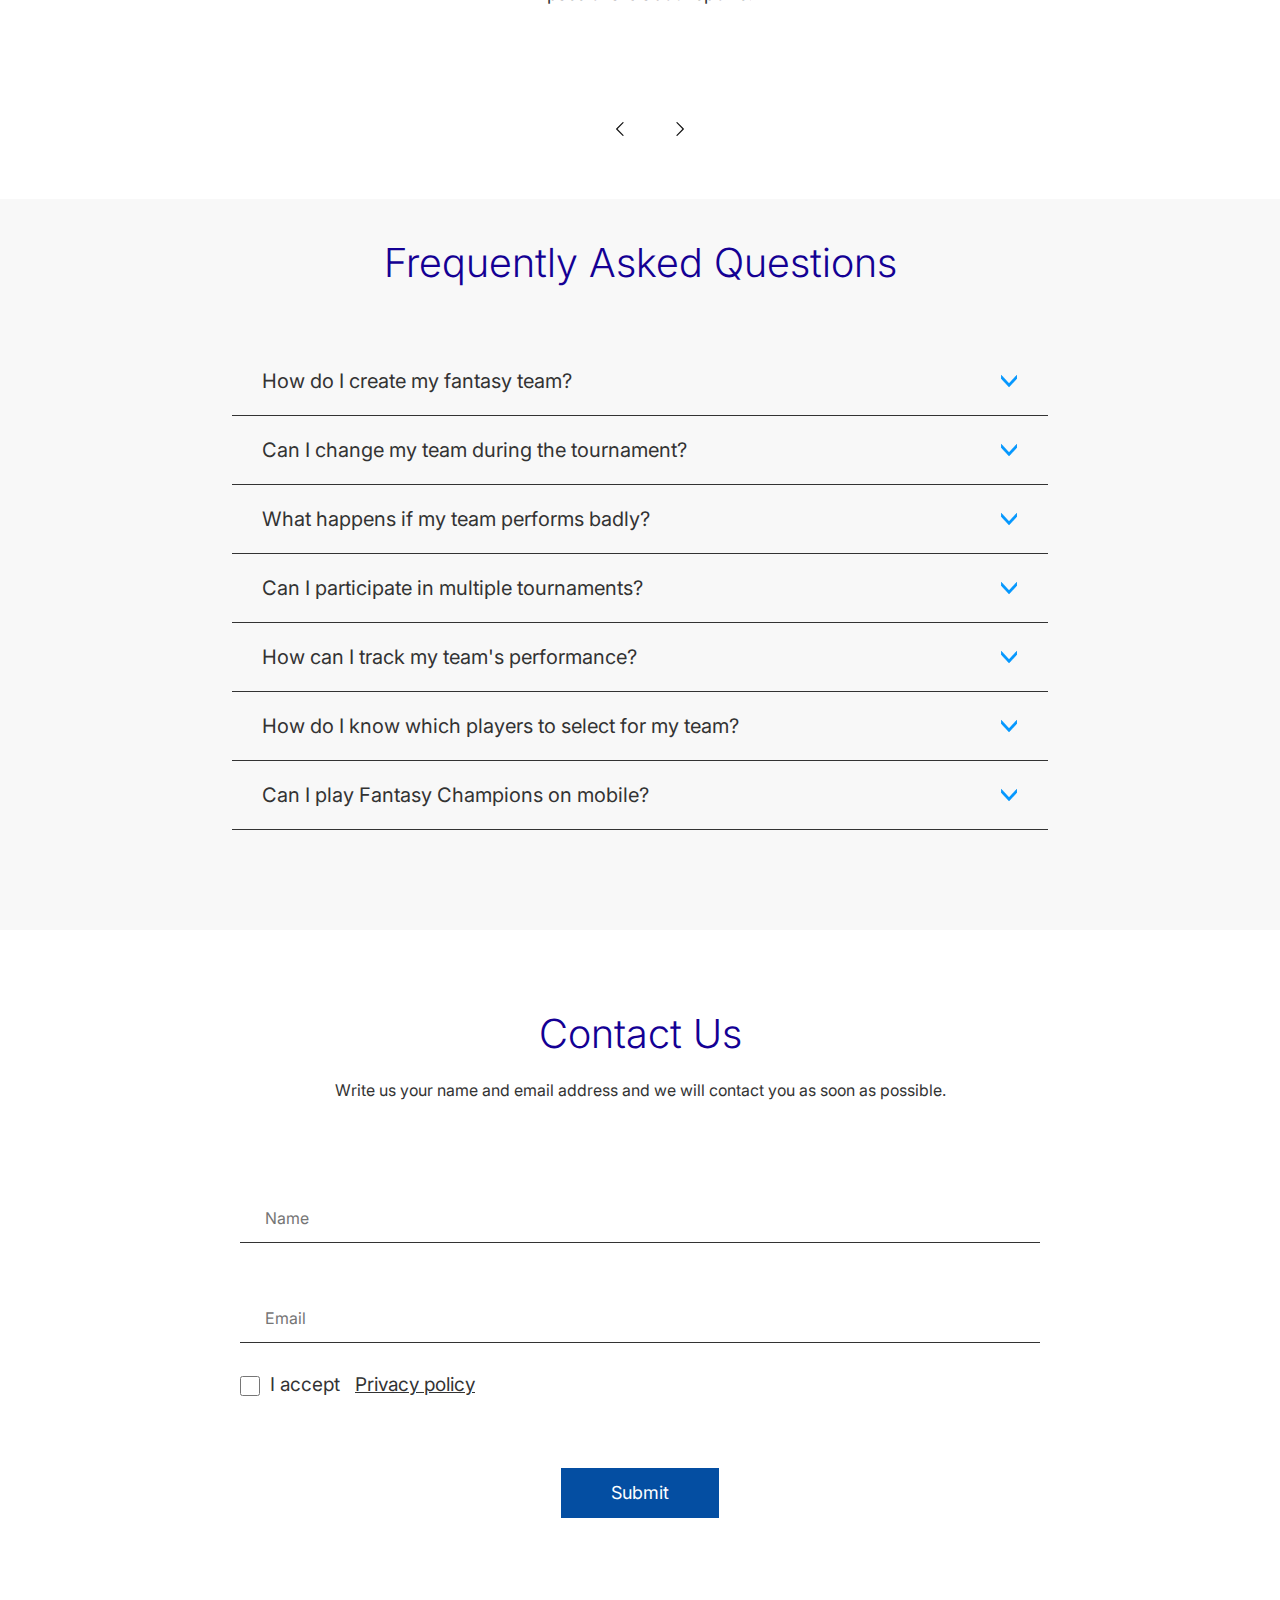
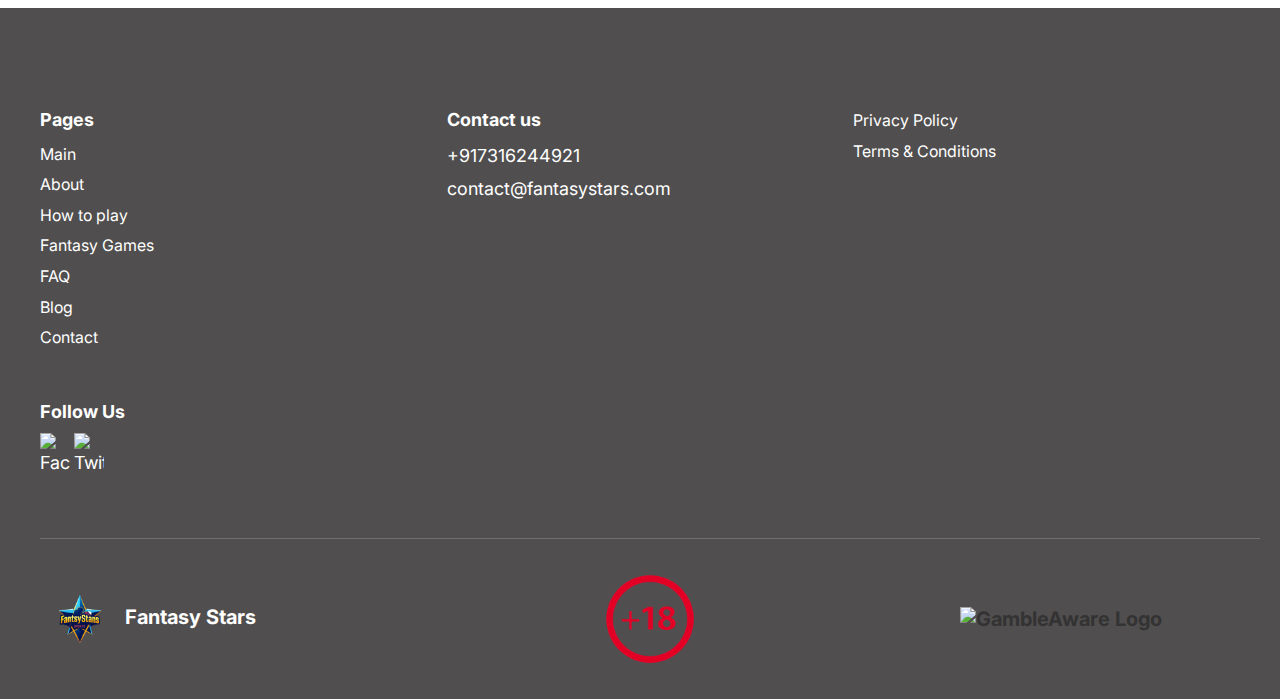
==== commit 7d182df7: "добавляет js" ====
--- a/index.html
+++ b/index.html
@@ -44,33 +44,39 @@
                     href="index.html"
                     class="nav-link w-variant-388ec9d6-4e1e-759a-c3c4-06c8935714dd w-nav-link"
                     >Main</a
-                  ><a
-                    href="about.html"
-                    class="nav-link w-variant-388ec9d6-4e1e-759a-c3c4-06c8935714dd w-nav-link"
-                    >About</a
-                  ><a
-                    href="play.html"
-                    class="nav-link w-variant-388ec9d6-4e1e-759a-c3c4-06c8935714dd w-nav-link"
-                    >How to play</a
-                  ><a
-                    href="fantasy.html"
-                    class="nav-link w-variant-388ec9d6-4e1e-759a-c3c4-06c8935714dd w-nav-link"
-                    >Fantasy Games</a
-                  ><a
-                    href="faq.html"
-                    class="nav-link w-variant-388ec9d6-4e1e-759a-c3c4-06c8935714dd w-nav-link"
-                    >FAQ</a
+                  ><button
+                    type="button"
+                    class="nav-link-about nav-link w-variant-388ec9d6-4e1e-759a-c3c4-06c8935714dd w-nav-link"
                   >
+                    About</button
+                  ><button
+                    type="button"
+                    class="nav-link-play nav-link w-variant-388ec9d6-4e1e-759a-c3c4-06c8935714dd w-nav-link"
+                  >
+                    How to play</button
+                  ><button
+                    type="button"
+                    class="nav-link-fantasy nav-link w-variant-388ec9d6-4e1e-759a-c3c4-06c8935714dd w-nav-link"
+                  >
+                    Fantasy Games
+                  </button>
                   <a
                     href="blog.html"
                     class="nav-link w-variant-388ec9d6-4e1e-759a-c3c4-06c8935714dd w-nav-link"
                     >Blog</a
+                  ><button
+                    type="button"
+                    type="button"
+                    class="nav-link-faq nav-link w-variant-388ec9d6-4e1e-759a-c3c4-06c8935714dd w-nav-link"
                   >
-                  <a
-                    href="contacts.html"
-                    class="nav-link w-variant-388ec9d6-4e1e-759a-c3c4-06c8935714dd w-nav-link"
-                    >Contact</a
+                    FAQ
+                  </button>
+                  <button
+                    type="button"
+                    class="nav-link-contact nav-link w-variant-388ec9d6-4e1e-759a-c3c4-06c8935714dd w-nav-link"
                   >
+                    Contact
+                  </button>
                 </div>
               </nav>
               <div class="nav-info">
@@ -120,7 +126,7 @@
               <div class="hero-btns">
                 <a
                   data-wf--primary-button--variant="no-border"
-                  href="contacts.html"
+                  href="#contact"
                   class="animation primary-button bubbly-button w-variant-92c17b19-ee94-0c42-94f4-ca9187bd3540 w-inline-block"
                   ><div>Download app</div>
                 </a>
@@ -131,7 +137,7 @@
       </section>
     </div>
     <main class="page-wrap">
-      <section class="section index-about">
+      <section class="section index-about" id="about">
         <div class="w-layout-blockcontainer container w-container">
           <div class="title-section-wrap animation">
             <h2>About Us</h2>
@@ -340,7 +346,7 @@
                       <div class="body-large color-primary">
                         Building a Winning Fantasy Team: Key Tips and Tricks
                       </div>
-                      <a href="contacts.html" class="read-article-link"
+                      <a href="#contact" class="read-article-link"
                         >Read Article</a
                       >
                     </div>
@@ -360,7 +366,7 @@
                       <div class="body-large color-primary">
                         Tracking Player Stats: How to Make Informed Decisions
                       </div>
-                      <a href="contacts.html" class="read-article-link"
+                      <a href="#contact" class="read-article-link"
                         >Read Article</a
                       >
                     </div>
@@ -380,7 +386,7 @@
                       <div class="body-large color-primary">
                         Mastering Team Balance: The Key to Fantasy Success
                       </div>
-                      <a href="contacts.html" class="read-article-link"
+                      <a href="#contact" class="read-article-link"
                         >Read Article</a
                       >
                     </div>
@@ -499,7 +505,10 @@
         </div>
       </section>
 
-      <section class="section bg-light-blue index-comparison index-work">
+      <section
+        class="section bg-light-blue index-comparison index-work"
+        id="play"
+      >
         <div class="w-layout-blockcontainer container w-container">
           <div class="section-wrap">
             <div class="title-section-wrap animation">
@@ -580,7 +589,10 @@
           </div>
         </div>
       </section>
-      <section class="section bg-light-blue index-comparison fantasy-section">
+      <section
+        class="section bg-light-blue index-comparison fantasy-section"
+        id="fantasy"
+      >
         <div class="w-layout-blockcontainer container w-container">
           <div class="section-wrap">
             <!-- Title and Description Section -->
@@ -649,7 +661,7 @@
         </div>
       </section>
 
-      <section class="section index-about tournament-leagues" id="tournament">
+      <section class="section index-about tournament-leagues" id="seasonal">
         <div class="w-layout-blockcontainer container w-container">
           <div class="about-wrap">
             <div class="about-content">
@@ -683,7 +695,7 @@
             </div>
             <div class="about-img animation">
               <img
-                src="images/tour-img.jpg"
+                src="images/tour-1.jpg"
                 alt="Tournament Leagues"
                 class="cover-image"
               />
@@ -727,7 +739,7 @@
             </div>
             <div class="about-img animation">
               <img
-                src="images/tour-img-2.jpg"
+                src="images/tour-2.jpg"
                 alt="Daily Matches"
                 class="cover-image"
               />
@@ -736,7 +748,7 @@
           <div class="hero-btns">
             <a
               data-wf--primary-button--variant="no-border"
-              href="contacts.html"
+              href="#contact"
               class="animation primary-button bubbly-button w-variant-92c17b19-ee94-0c42-94f4-ca9187bd3540 w-inline-block"
               ><div>Participate</div>
             </a>
@@ -981,7 +993,7 @@
           </div>
         </div>
       </section>
-      <section class="faq-section section">
+      <section class="faq-section section" id="faq">
         <div class="faq-content">
           <div class="section-title animation">
             <h2>Frequently Asked Questions</h2>
@@ -1180,13 +1192,13 @@
         </div>
       </section>
 
-      <section class="section contacts animation" id="contacts">
+      <section class="section contacts animation" id="contact">
         <div class="contacts__wrapper">
           <div class="g-stack-xl">
             <h2 class="headline s tc-white-100">Contact Us</h2>
             <div class="body-text-m tc-white-100">
-              Write your email address and we will contact you as soon as
-              possible.
+              Write us your name and email address and we will contact you as
+              soon as possible.
             </div>
           </div>
           <form
@@ -1249,12 +1261,12 @@
                 >
                   <div class="footer-head">Pages</div>
                   <a href="index.html" class="footer-link">Main</a
-                  ><a href="about.html" class="footer-link">About</a
-                  ><a href="play.html" class="footer-link">How to play</a
-                  ><a href="fantasy.html" class="footer-link">Fantasy Games</a>
-                  <a href="faq.html" class="footer-link">FAQ</a>
+                  ><a href="#about" class="footer-link">About</a
+                  ><a href="#play" class="footer-link">How to play</a
+                  ><a href="#fantasy" class="footer-link">Fantasy Games</a>
+                  <a href="#faq" class="footer-link">FAQ</a>
                   <a href="blog.html" class="footer-link"> Blog</a>
-                  <a href="contacts.html" class="footer-link">Contact</a>
+                  <a href="#contact" class="footer-link">Contact</a>
                 </div>
 
                 <div
@@ -1285,13 +1297,13 @@
                 >
                   <div class="footer-head">Follow Us</div>
                   <div class="">
-                    <a href="contacts.html" class="bottom-link"
+                    <a href="#contact" class="bottom-link"
                       ><img
                         src="images/fb.png"
                         class="follow-link"
                         alt="Facebook"
                     /></a>
-                    <a href="contacts.html" class="bottom-link"
+                    <a href="#contact" class="bottom-link"
                       ><img
                         src="images/tw.png"
                         class="follow-link"
--- a/styles/styles.css
+++ b/styles/styles.css
@@ -705,6 +705,7 @@
     border-radius: 8px;
     padding: 5px 10px;
     transition: background-color .3s;
+    background-color: transparent;
 }
 
 
@@ -1436,7 +1437,7 @@
 .faq-icon {
     width: 18px;
     height: 18px;
-    transform: rotate(90deg);
+
 }
 
 .faq {
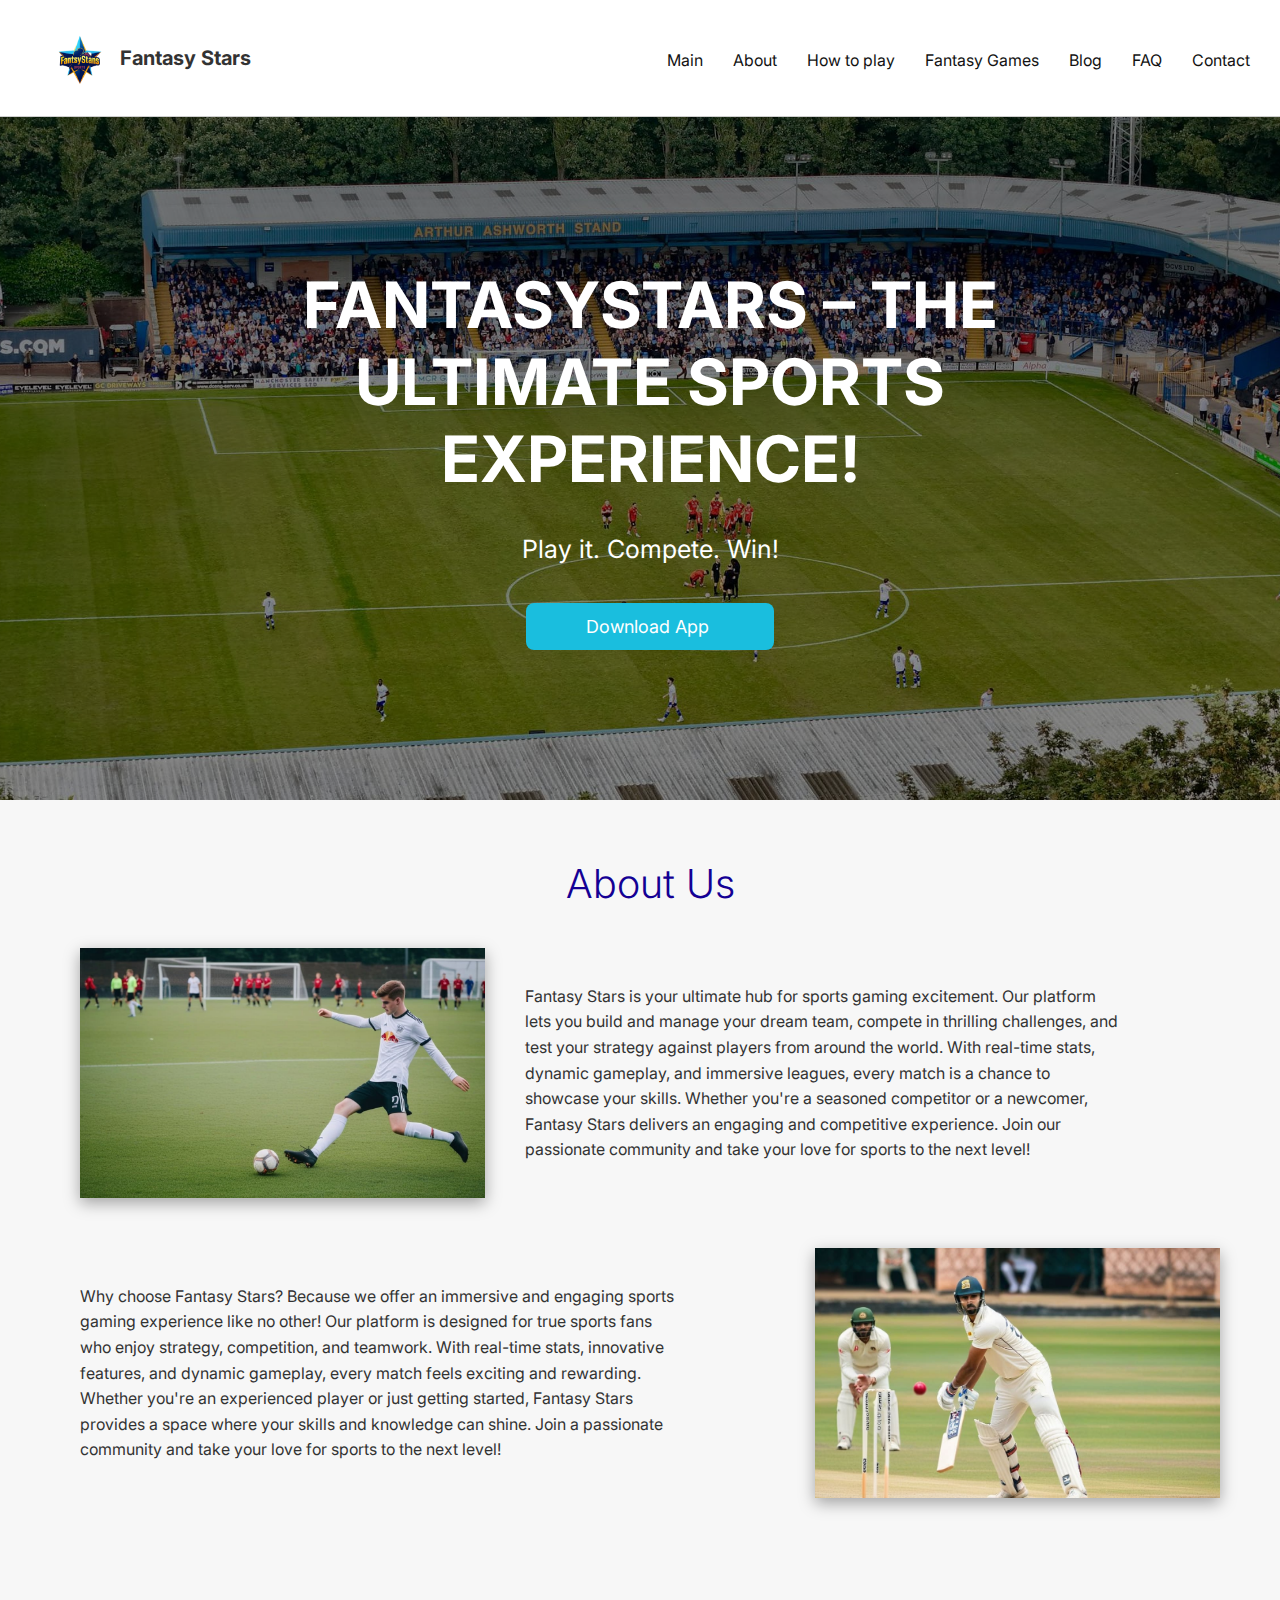
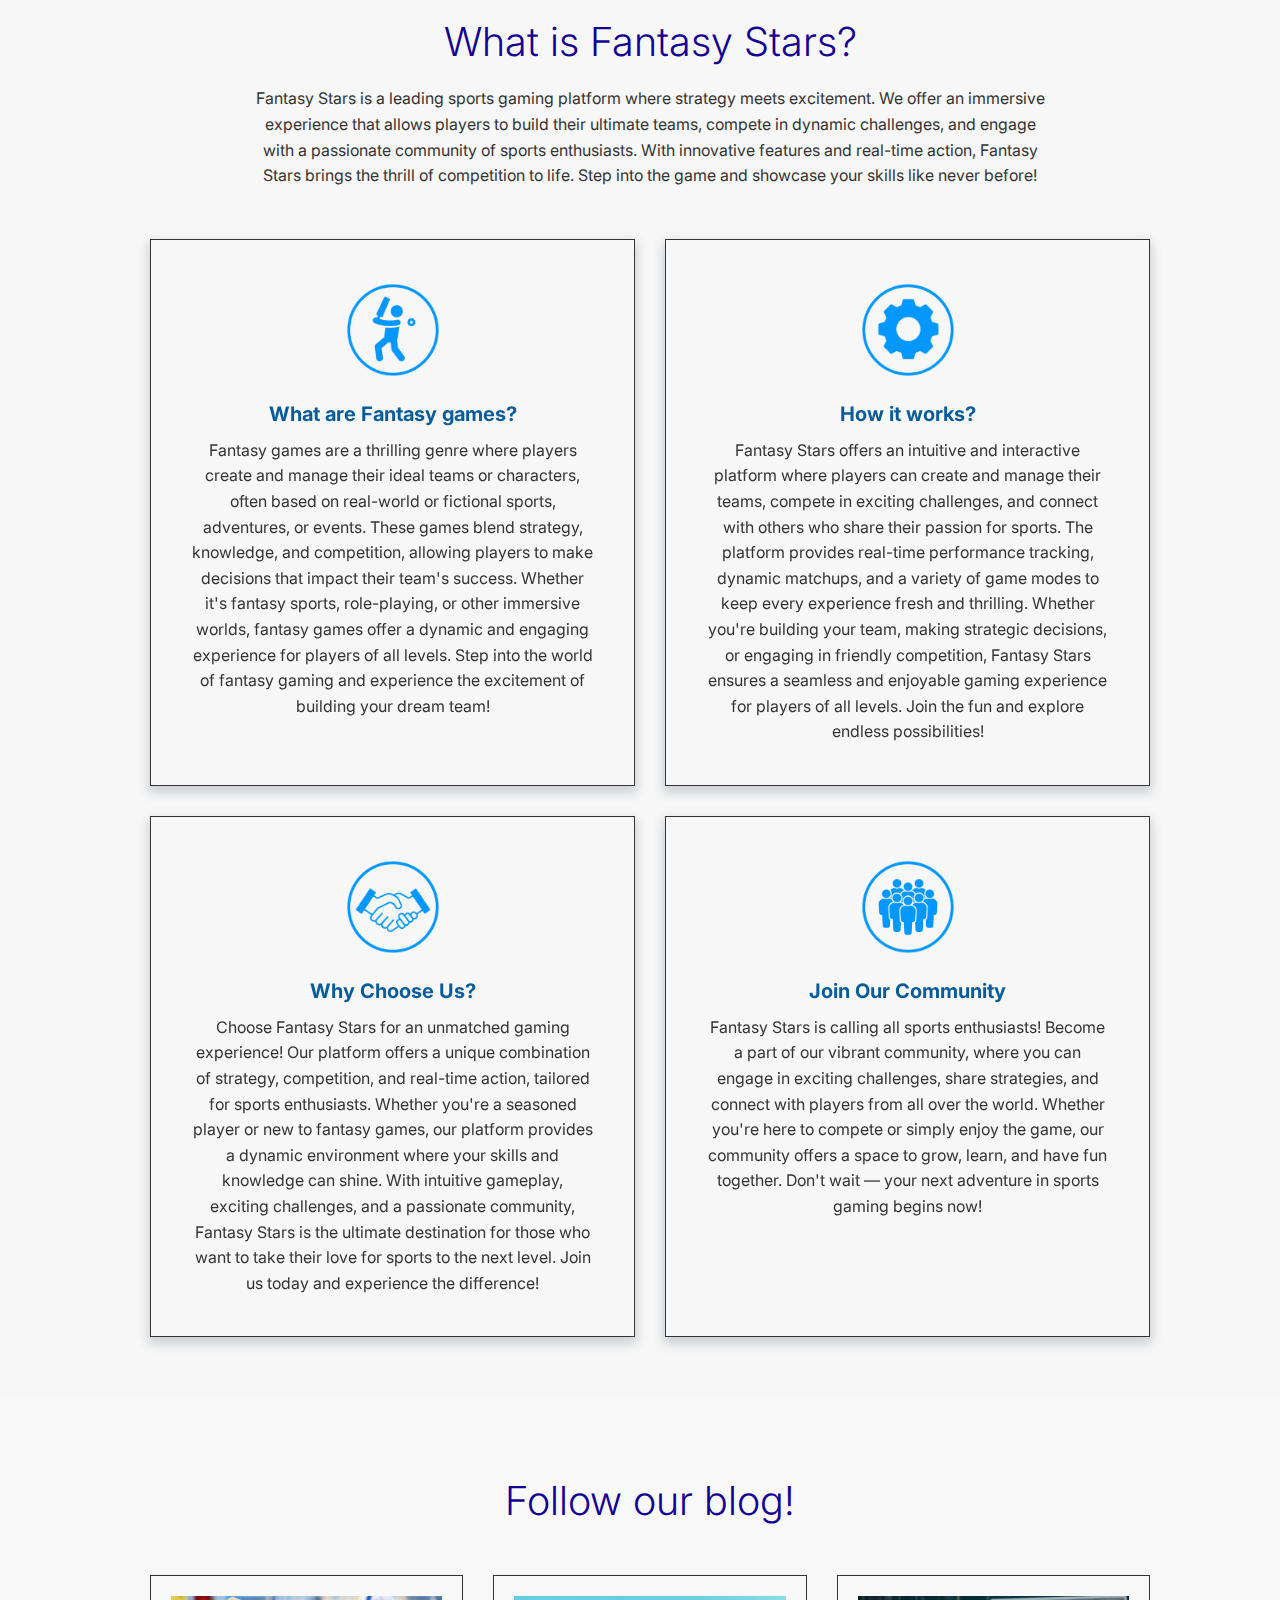
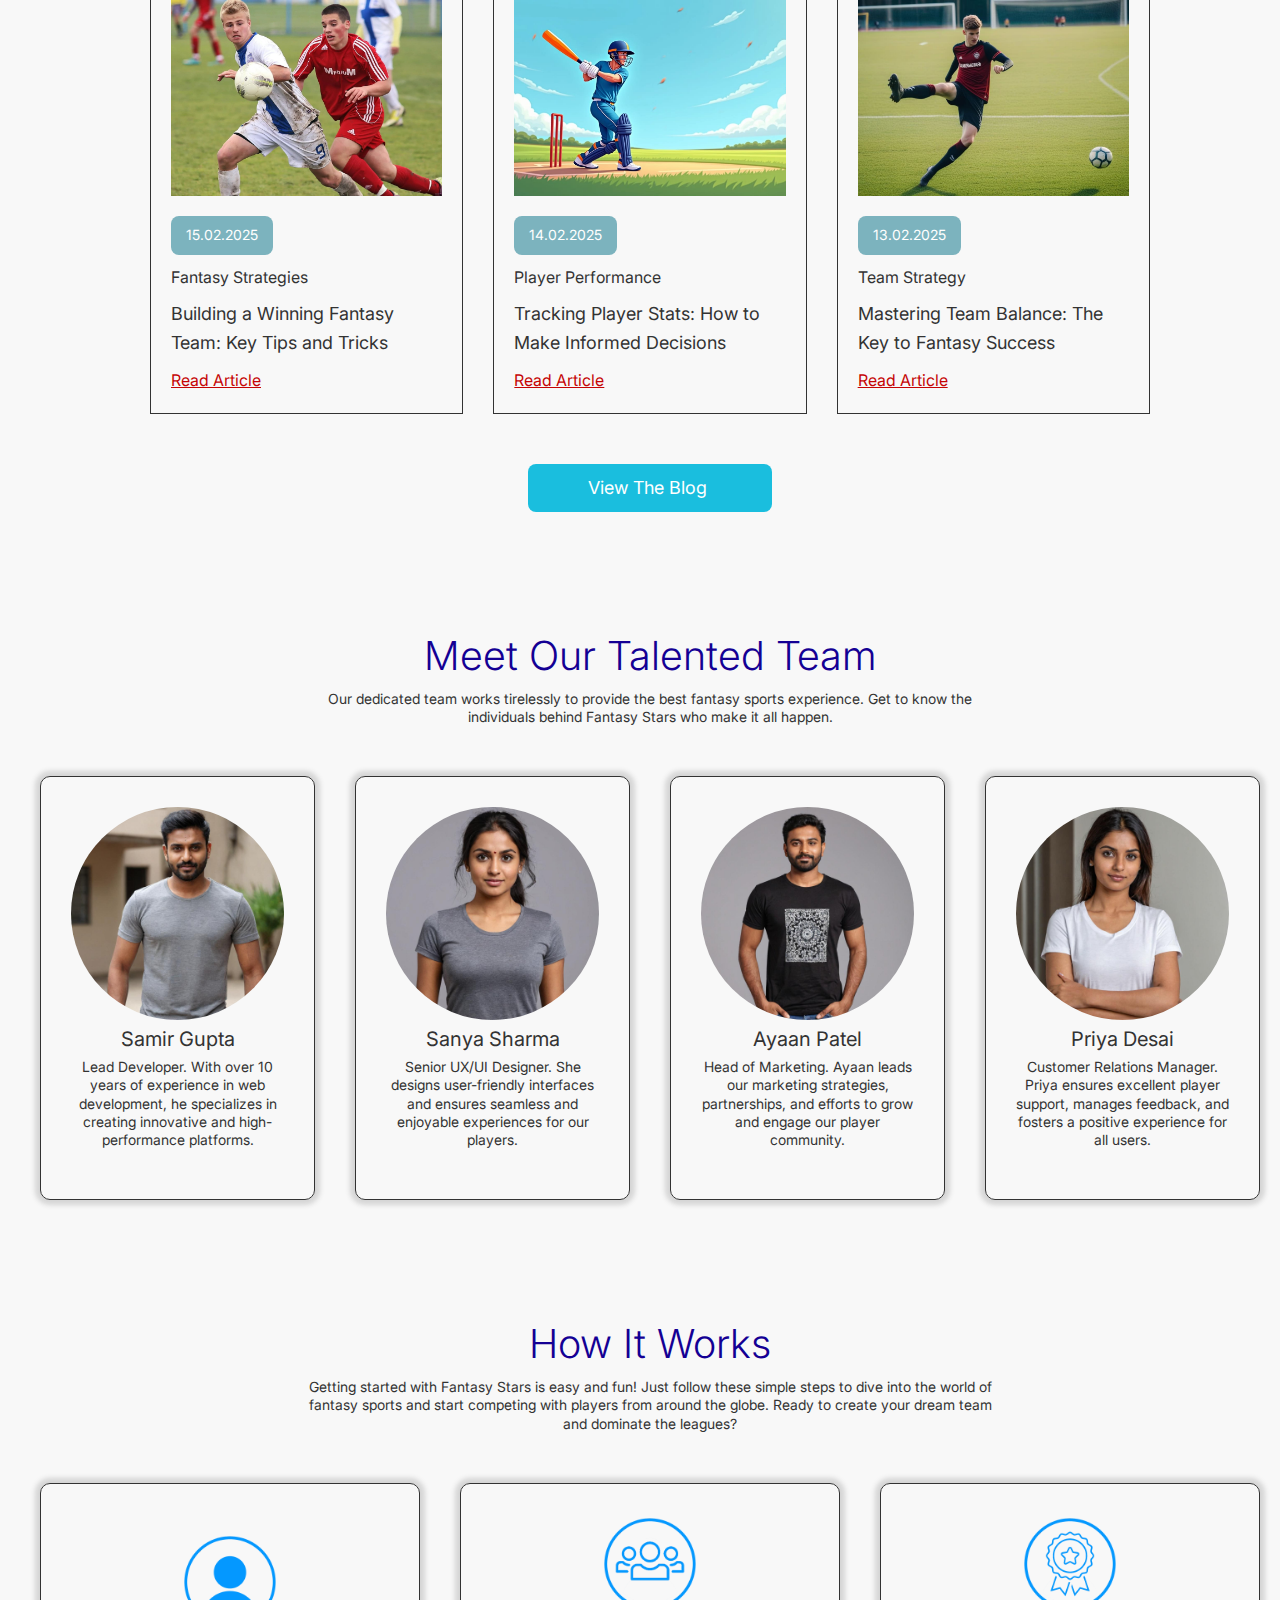
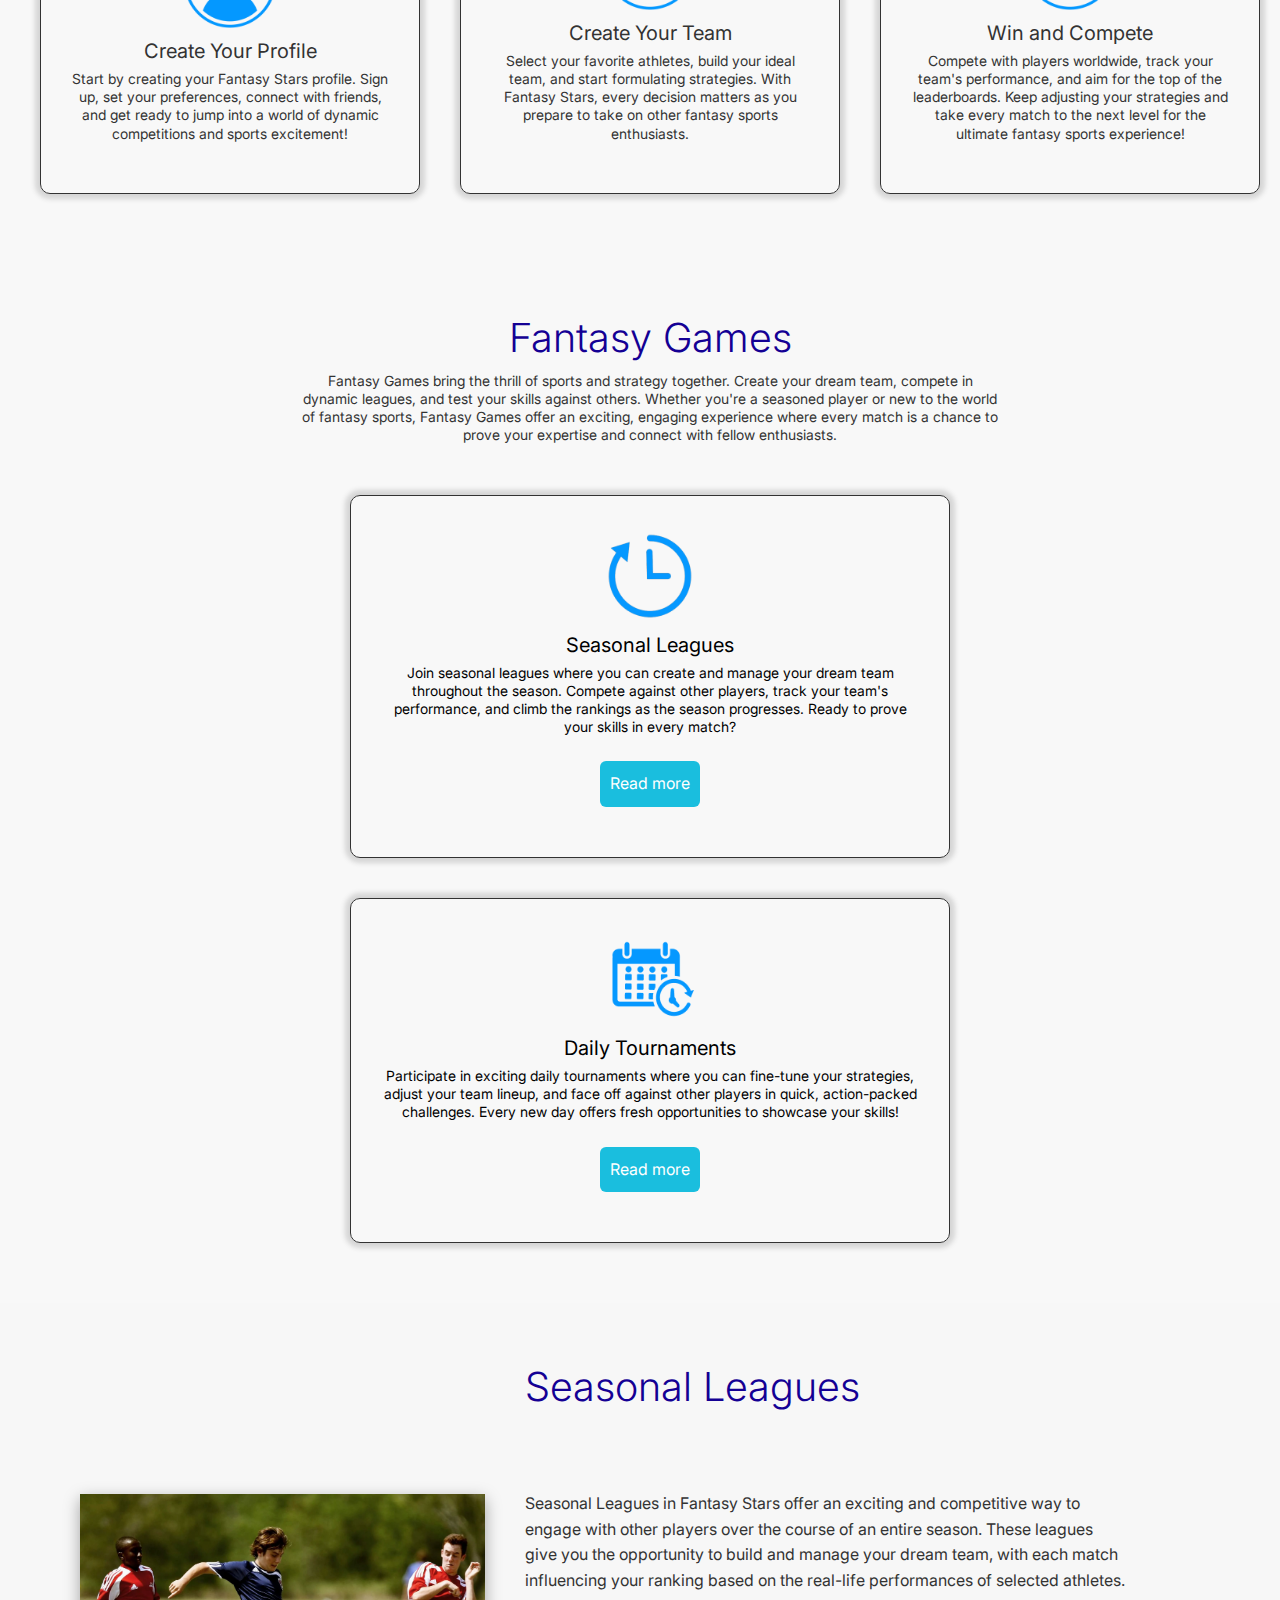
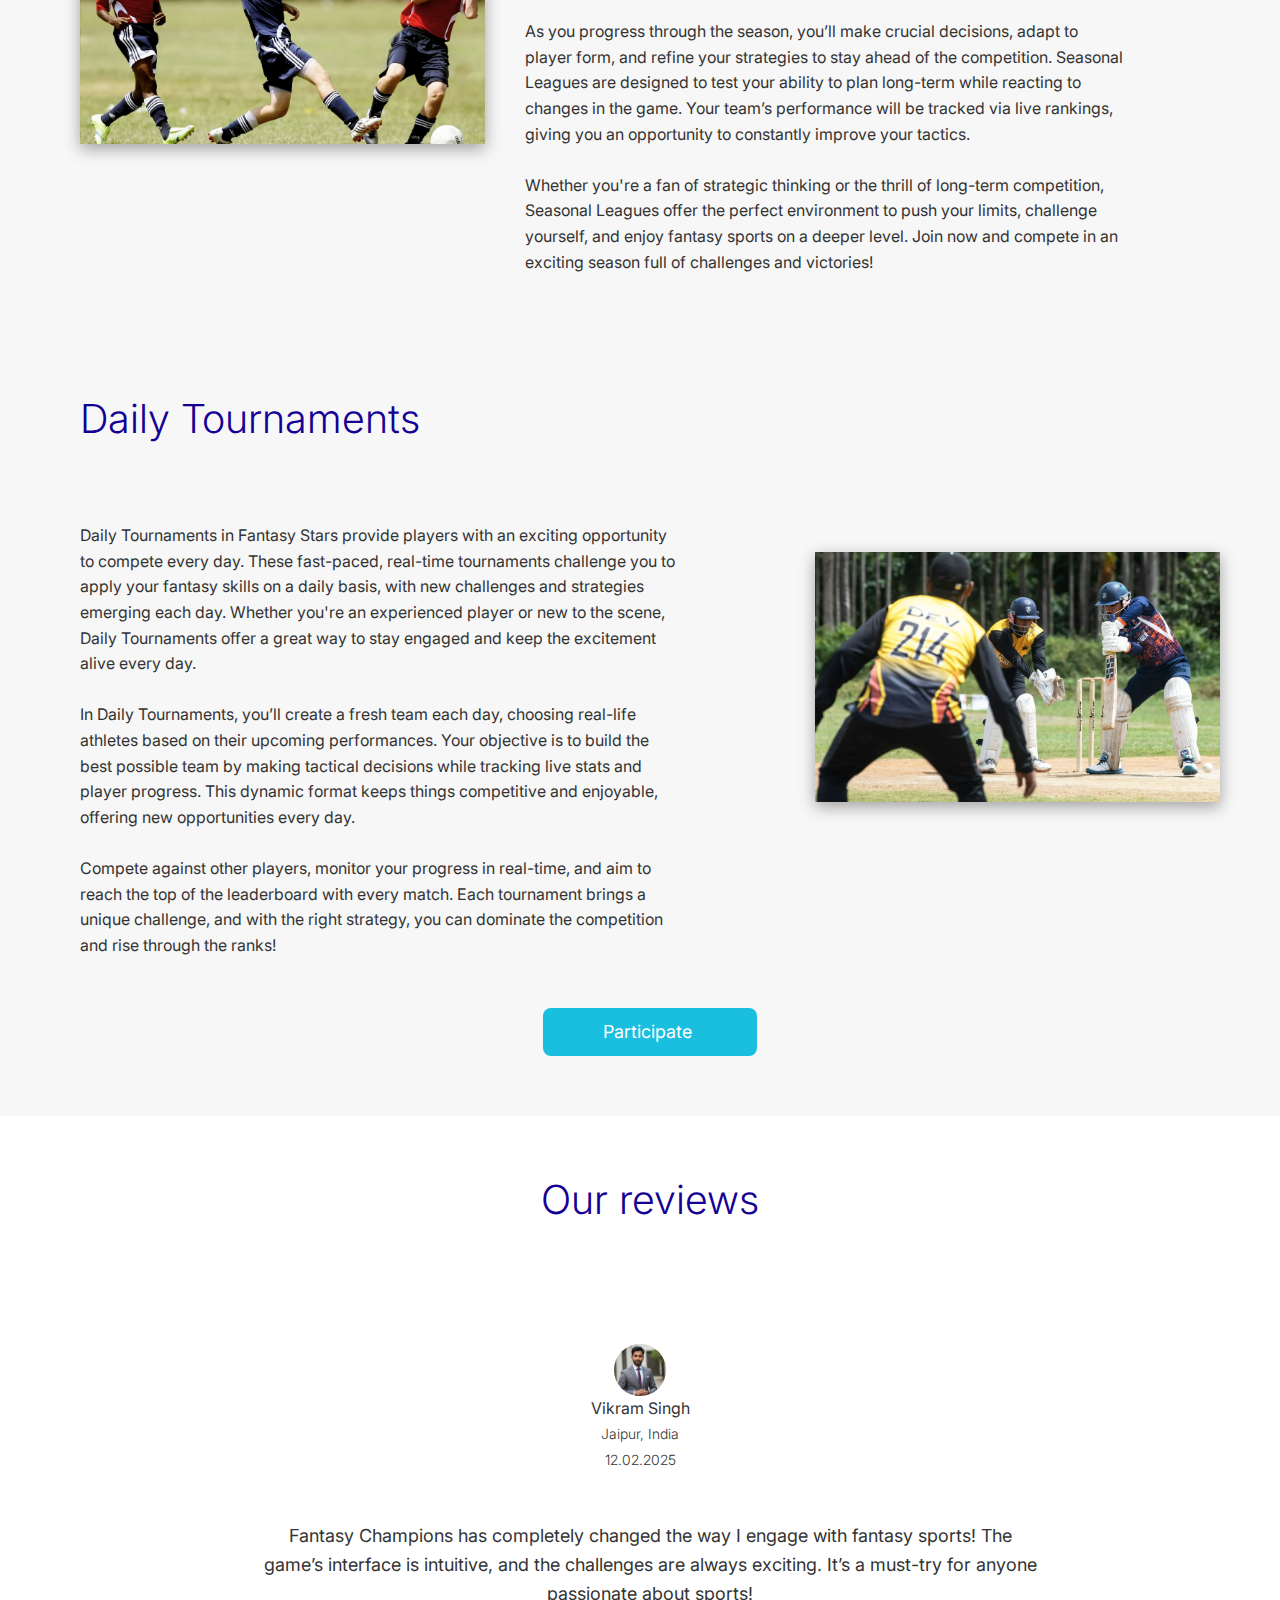
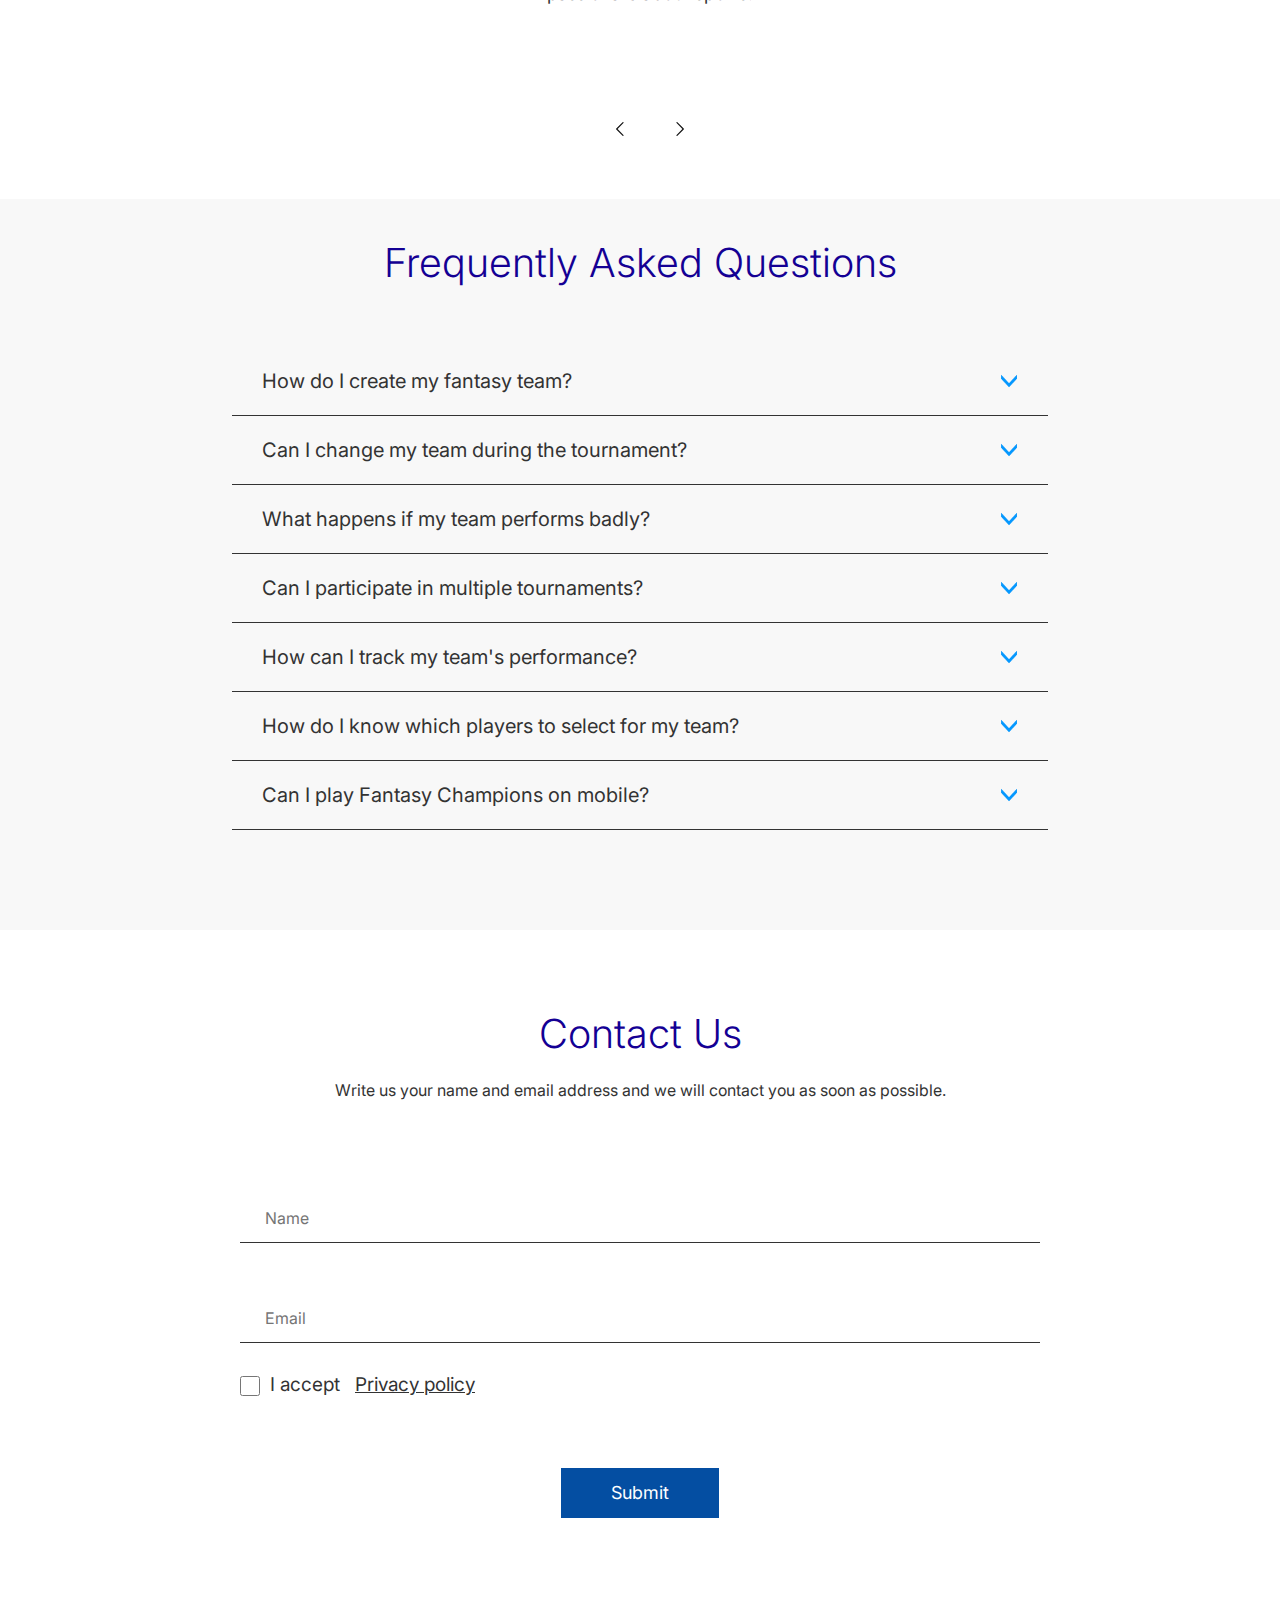
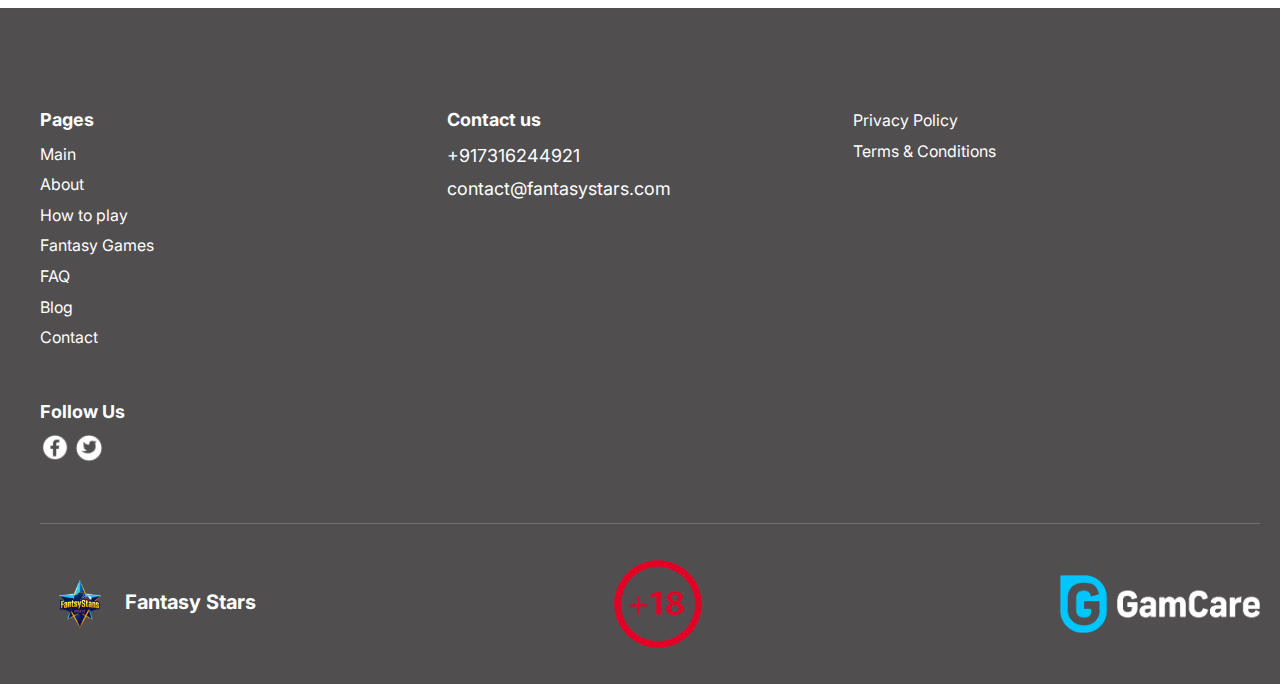
==== commit e9c6d754: "конвертирует картинки" ====
--- a/index.html
+++ b/index.html
@@ -1318,7 +1318,7 @@
             <a
               href="index.html"
               aria-current="page"
-              class="brand w-nav-brand w--current logo-footer"
+              class="brand w-nav-brand w--current logo-footer-main"
             >
               <img class="logo" src="images/logo.png" alt="Logotype" />
               Fantasy Stars</a
@@ -1329,13 +1329,13 @@
               alt="age restrictions 18+"
             />
             <a
-              href="https://www.gambleaware.org/"
+              href="https://www.gamcare.org.uk/"
               aria-current="page"
               class="brand w-nav-brand w--current"
               ><img
                 class="logo-footer"
-                src="images/gameble.png"
-                alt="GambleAware Logo"
+                src="images/gamcare.png"
+                alt="gamcare Logo"
             /></a>
           </div>
         </div>
--- a/styles/styles.css
+++ b/styles/styles.css
@@ -360,20 +360,20 @@
 .dop-style {
     padding: 150px 80px;
     padding-bottom: 50px;
-    text-align: center;
+    text-align: left;
     font-family: 'Inter';
     margin: 0 auto;
-    max-width: 1200px;
+    max-width: 1000px;
 
     h1 {
-        margin-bottom: 80px;
+        margin-bottom: 50px;
         line-height: 150%;
         font-size: 30px;
         color: #333;
     }
 
     h2 {
-        margin-bottom: 40px;
+        margin-bottom: 20px;
         line-height: 150%;
         font-size: 25px;
         color: #333;
@@ -1606,7 +1606,12 @@
 }
 
 .logo-footer {
-    width: 300px;
+    max-width: 200px;
+}
+
+.logo-footer-main {
+    max-width: 300px;
+    color: #fff;
 }
 
 .form__agreement {
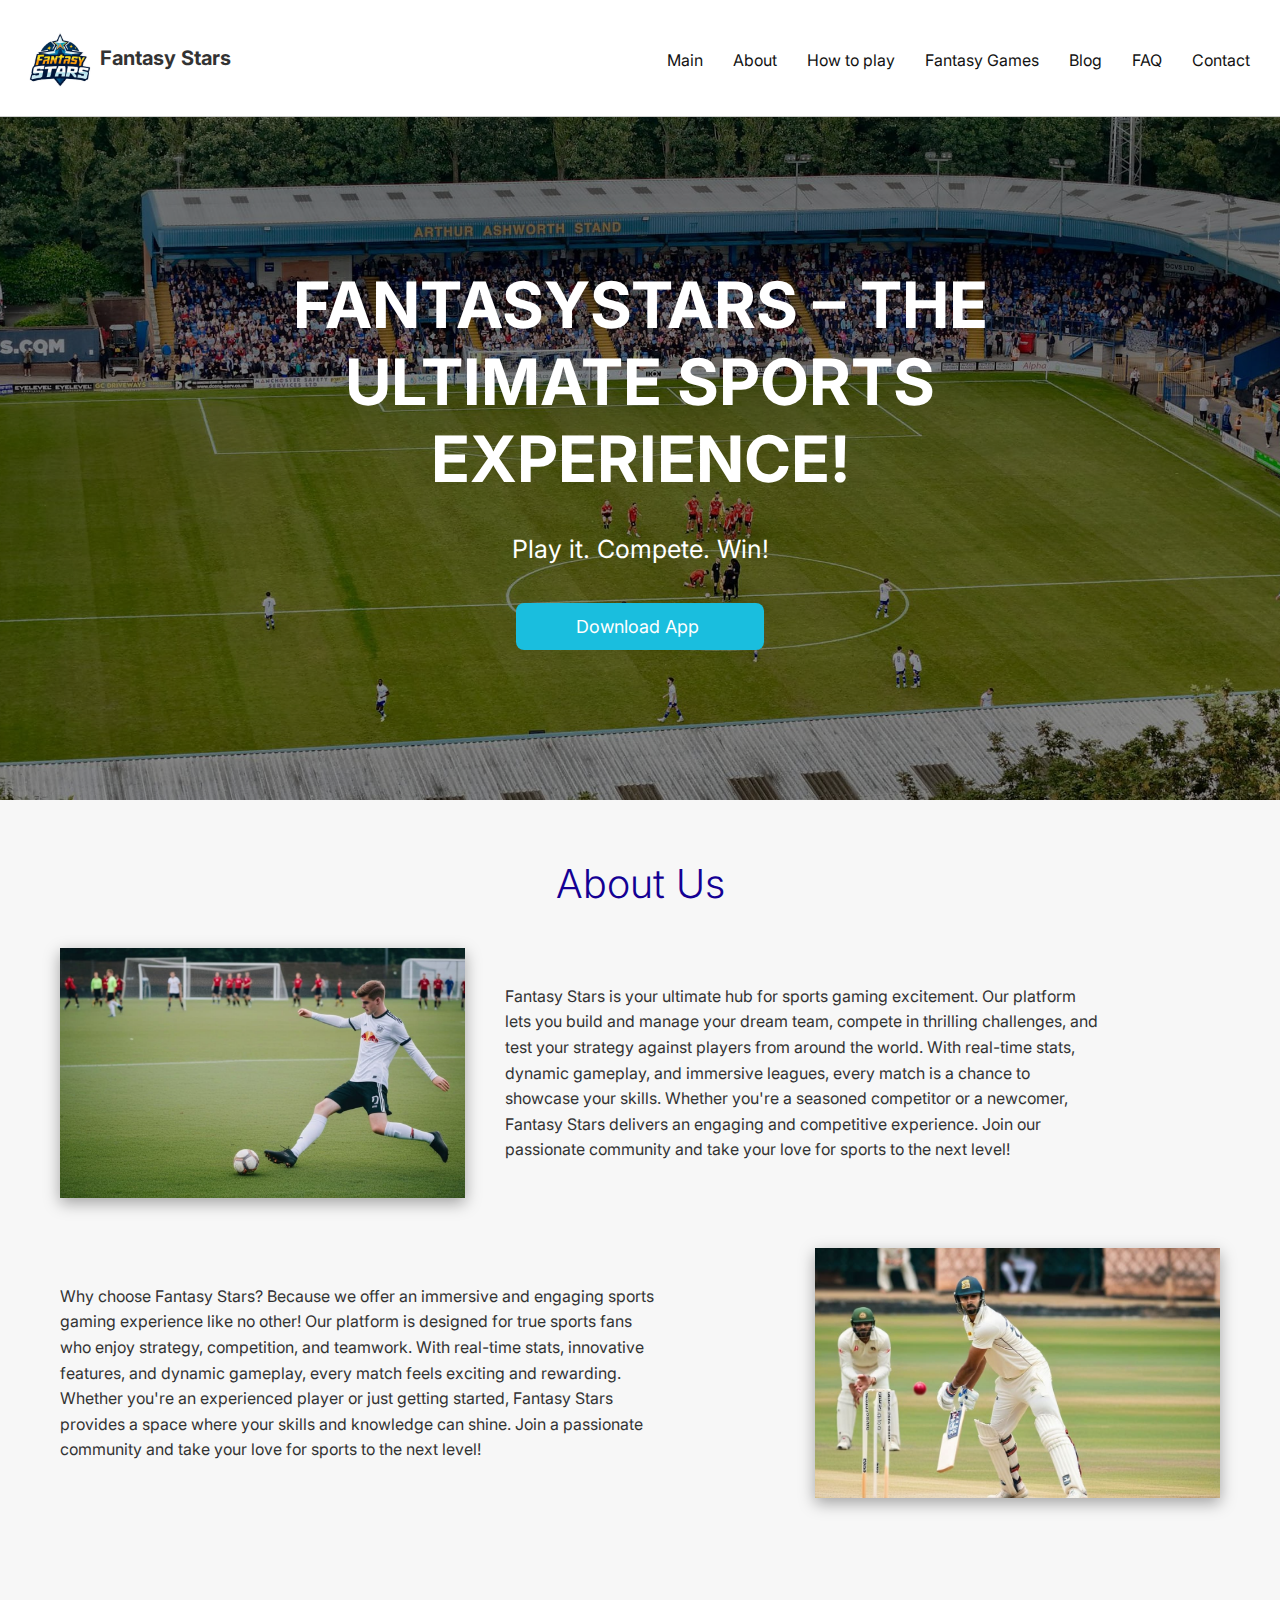
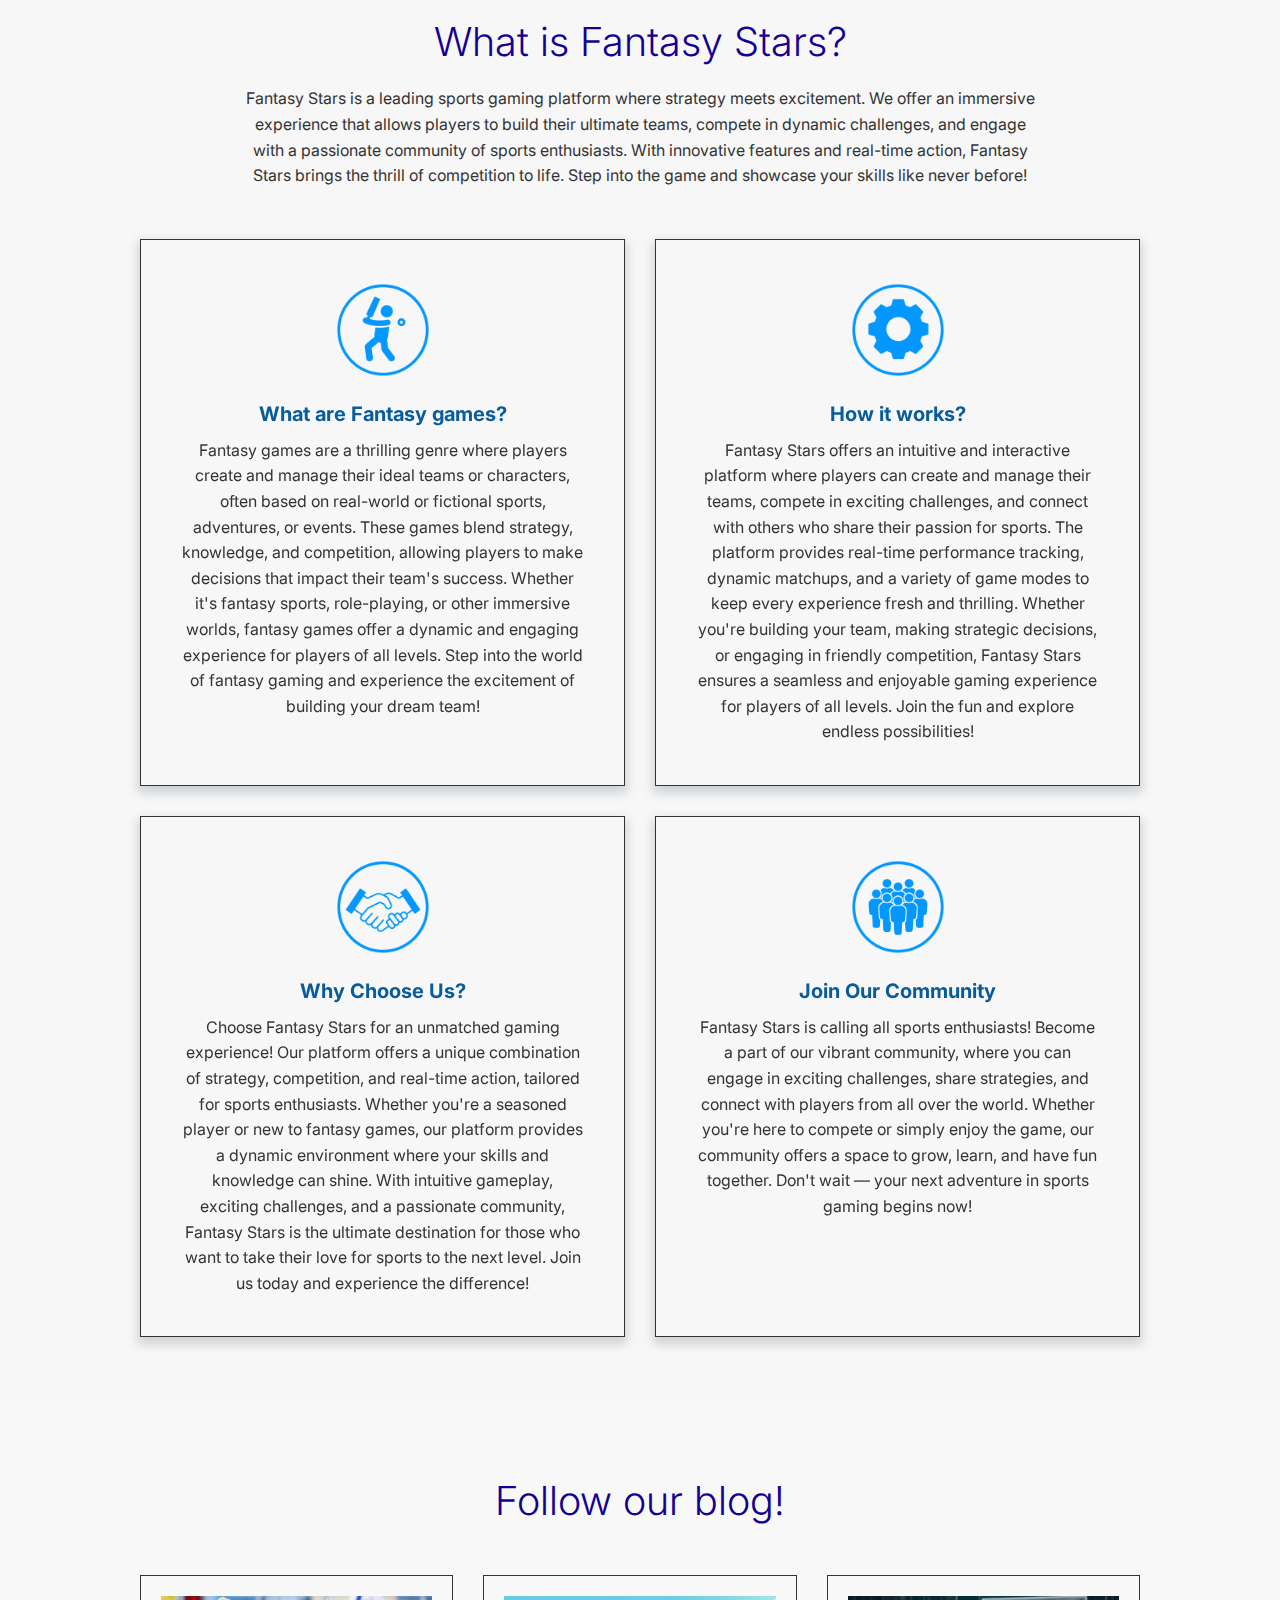
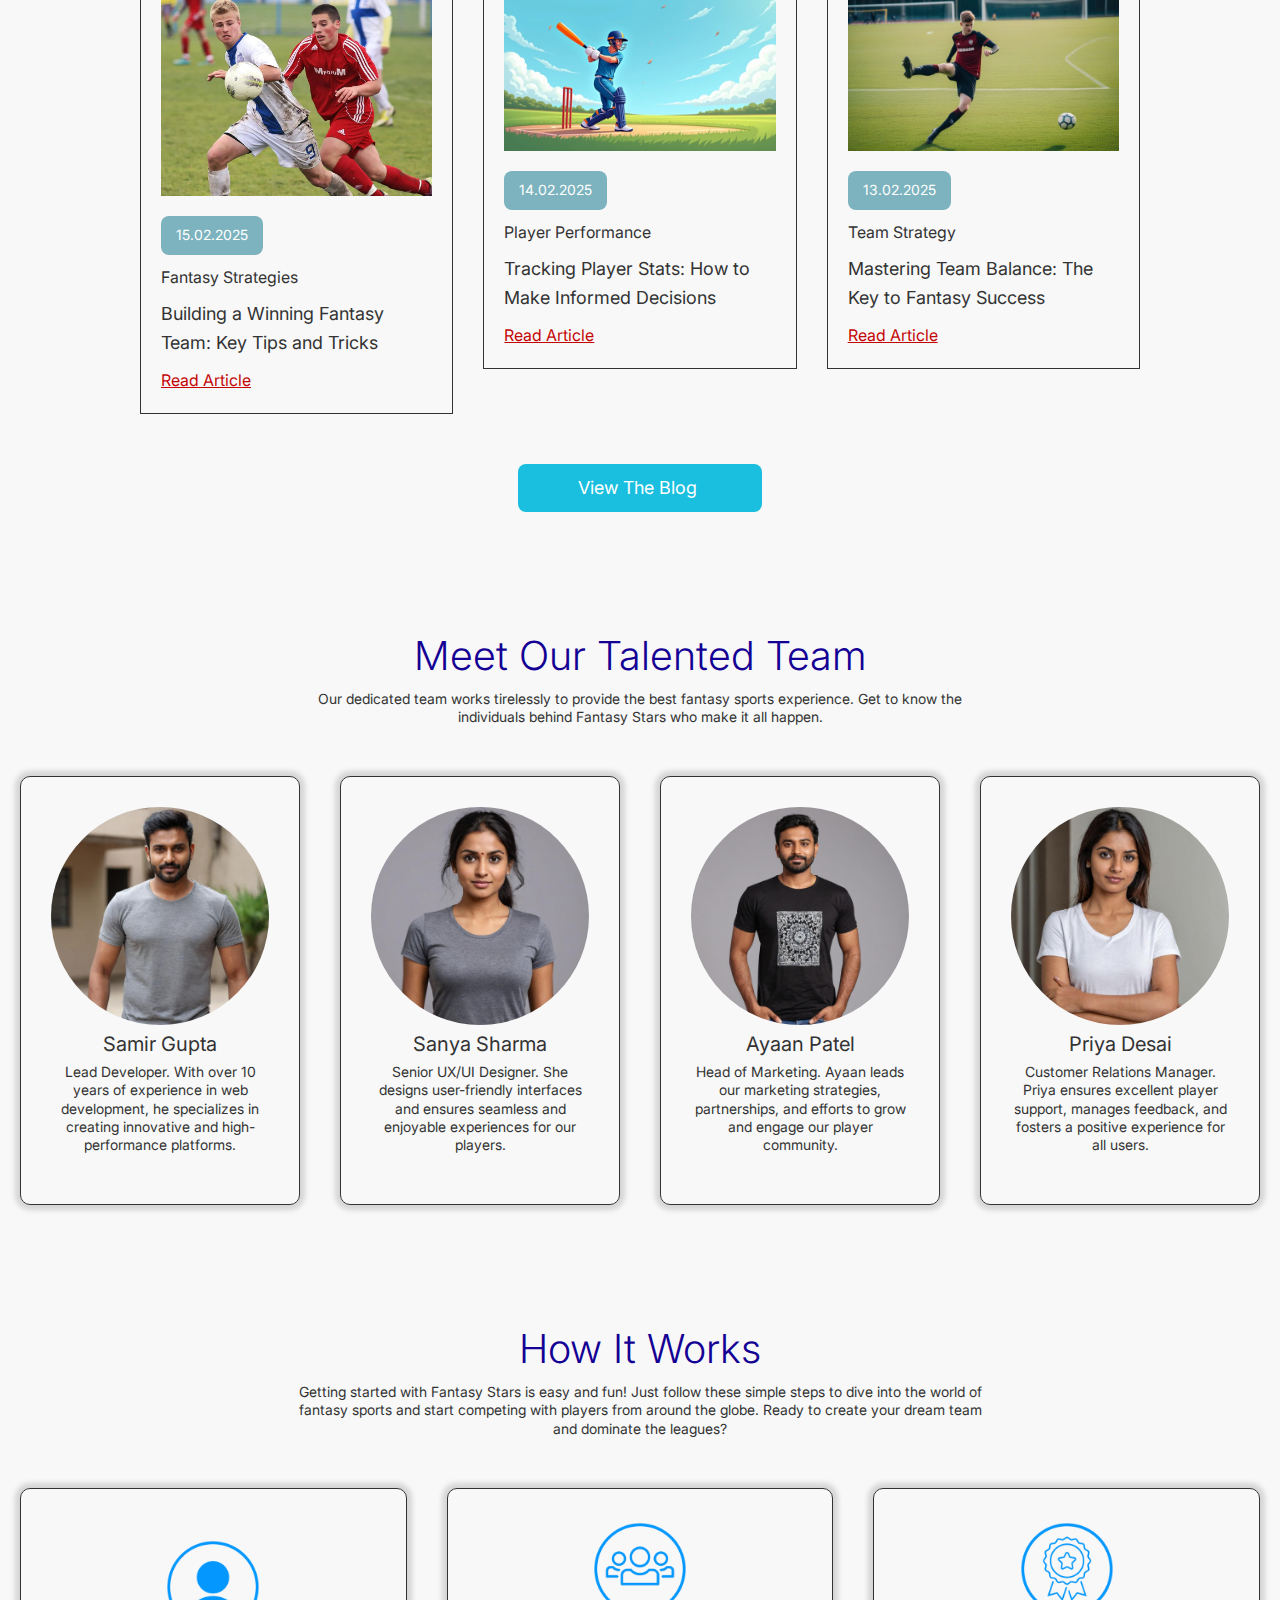
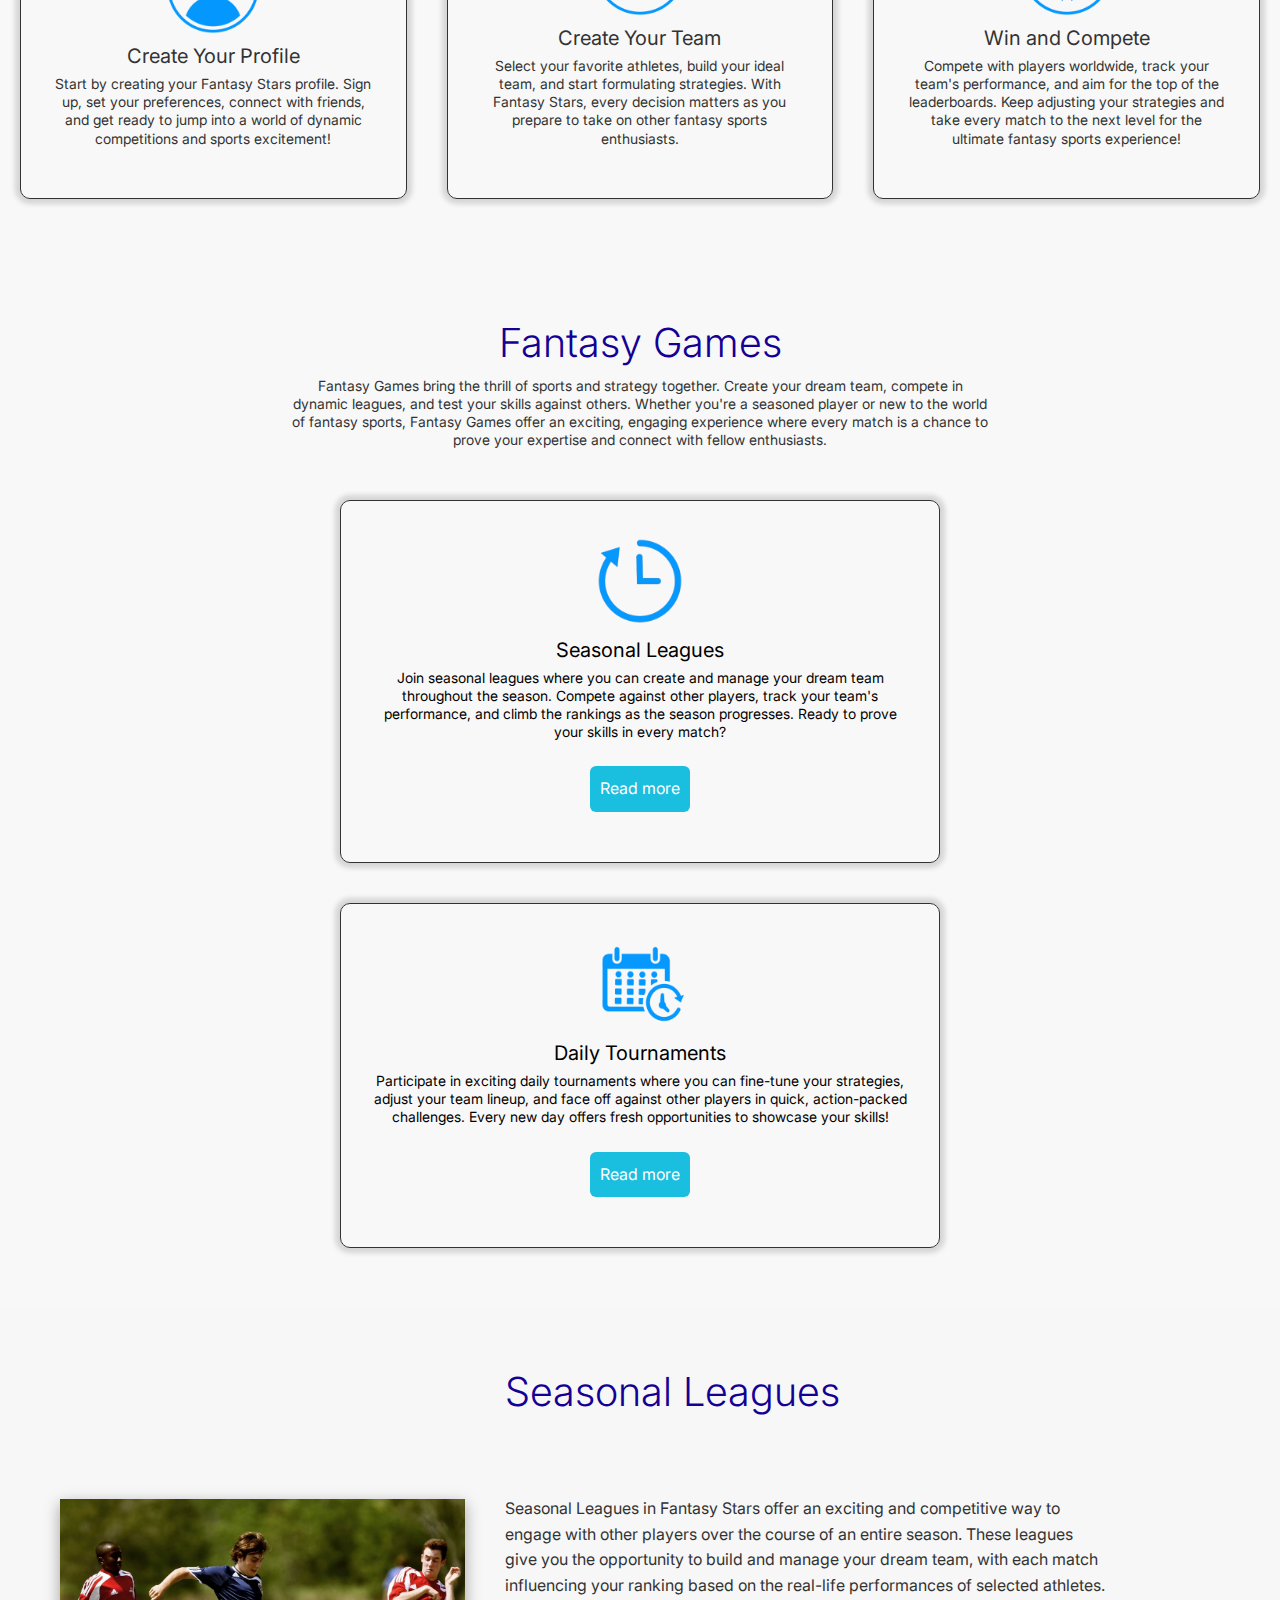
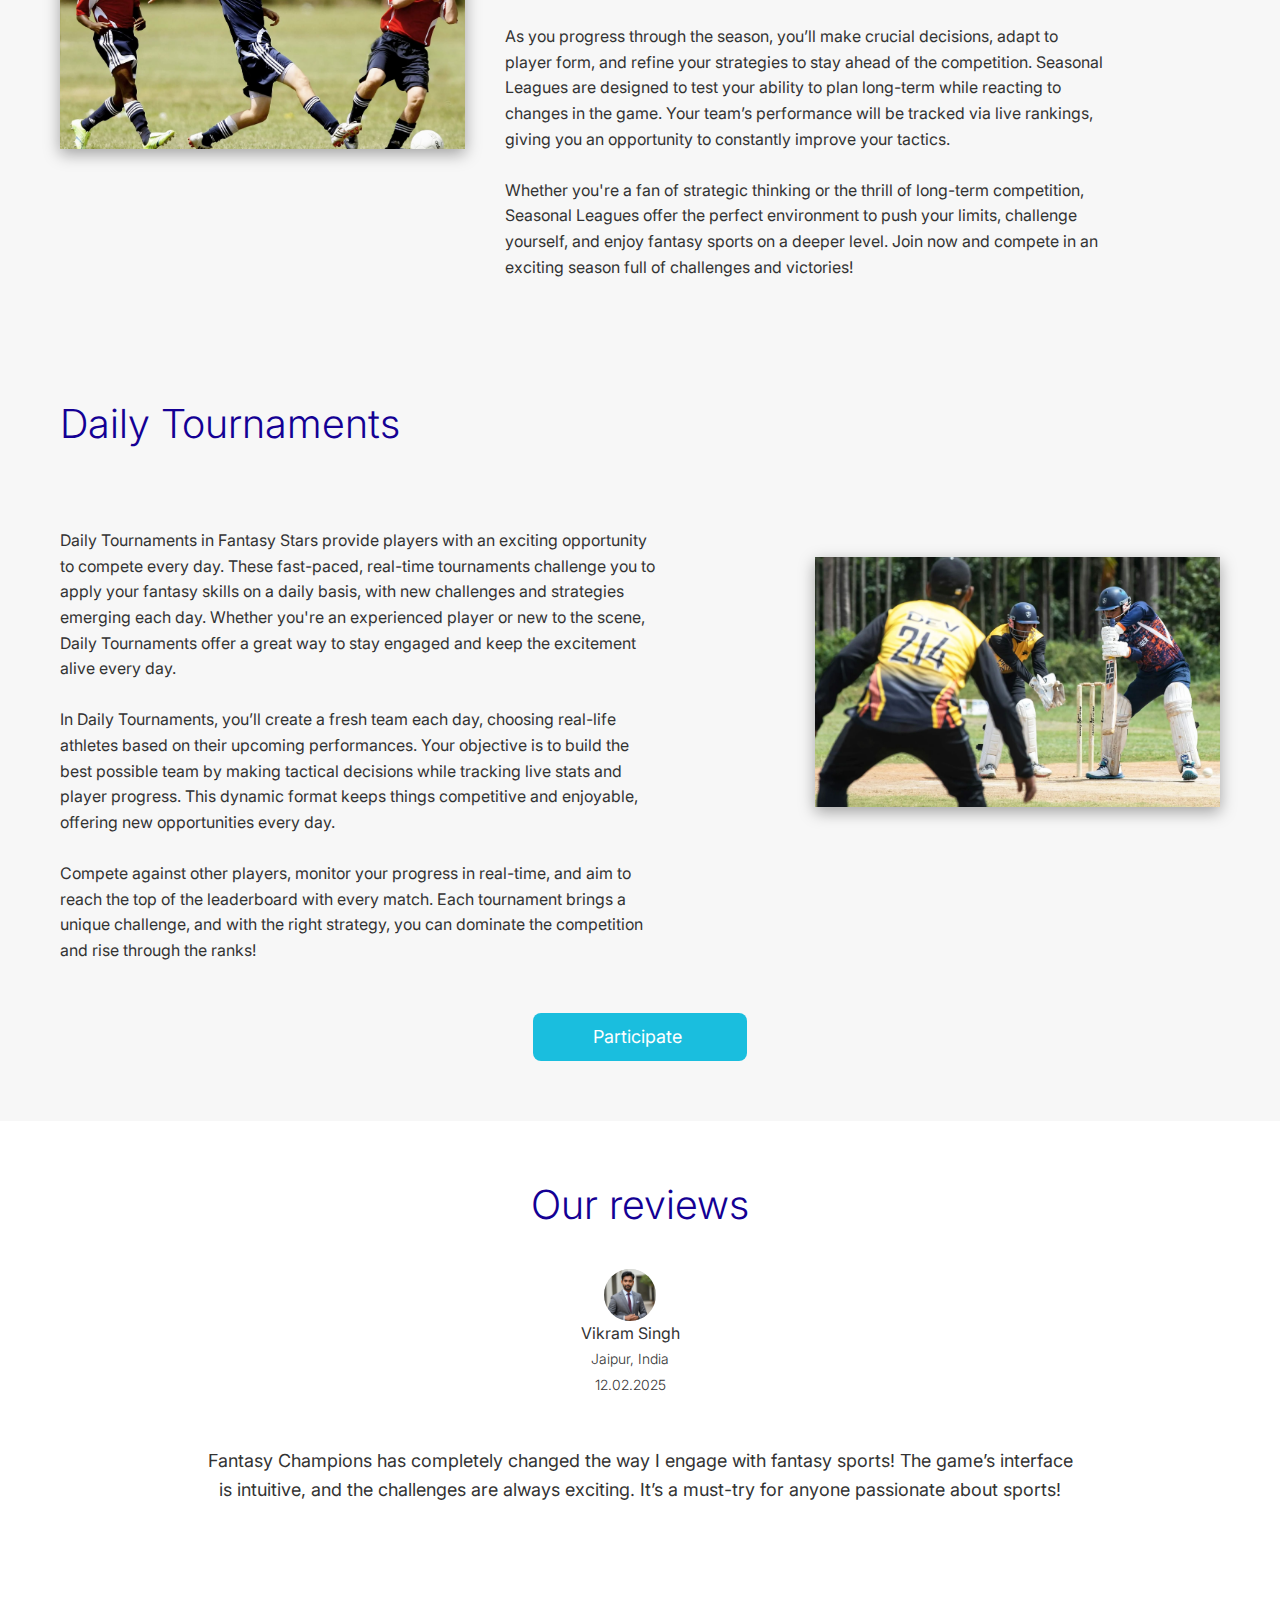
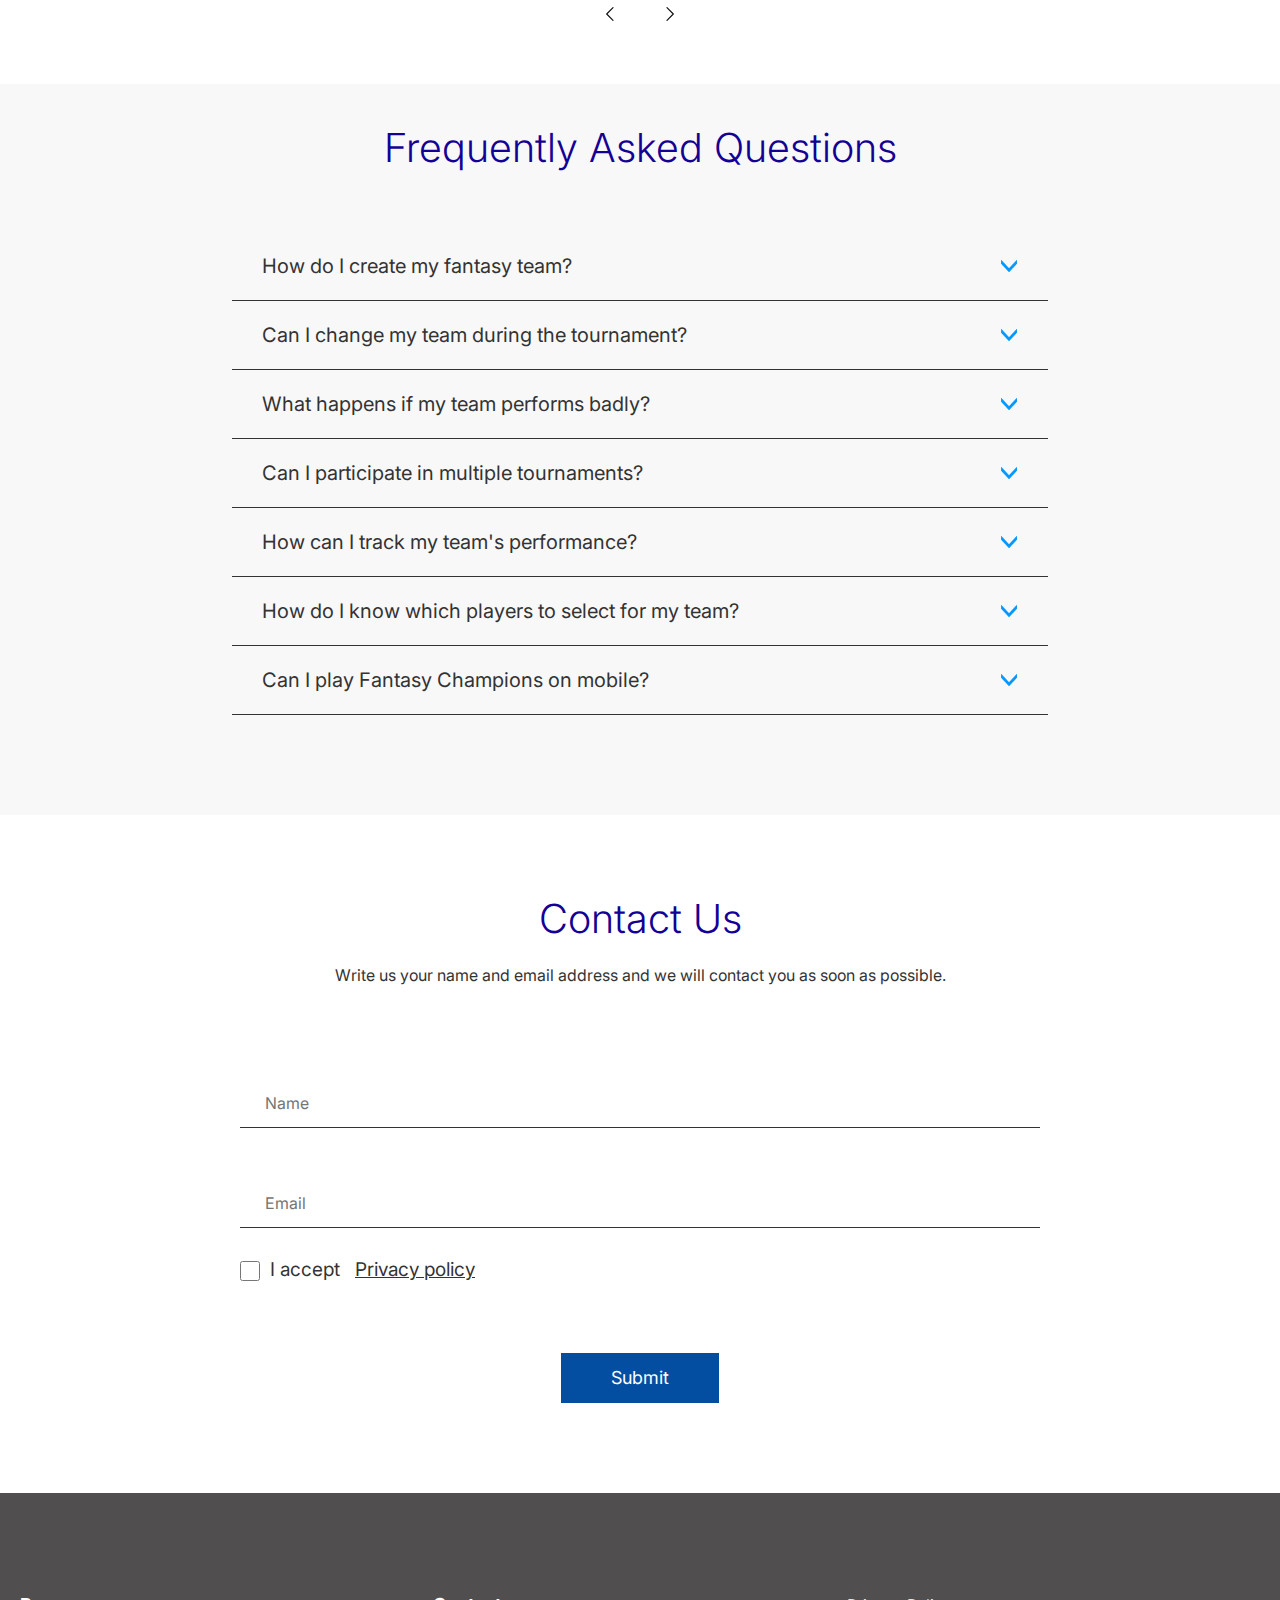
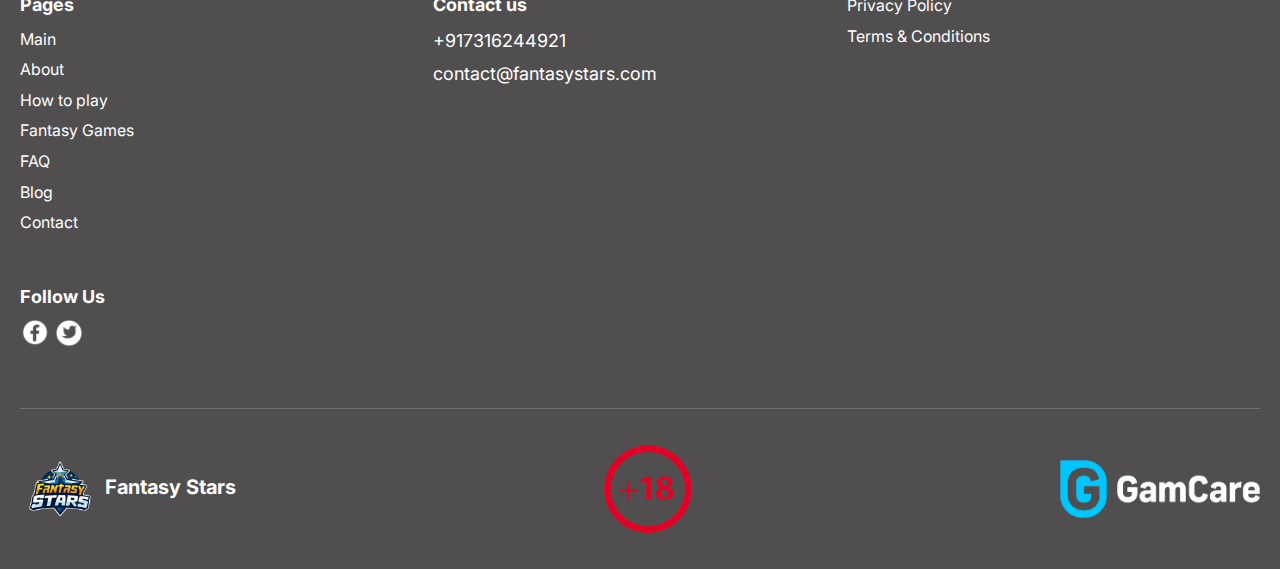
==== commit bebb2784: "изменяет скролл" ====
--- a/index.html
+++ b/index.html
@@ -1342,5 +1342,6 @@
       </div>
     </footer>
     <script type="module" src="js/main.js"></script>
+    <script type="module" src="js/scroll.js"></script>
   </body>
 </html>
--- a/styles/styles.css
+++ b/styles/styles.css
@@ -646,7 +646,7 @@
 .container {
     width: 100%;
     max-width: 1500px;
-    padding-left: 40px;
+    padding-left: 20px;
     padding-right: 20px;
 }
 
@@ -869,48 +869,6 @@
 .hero-section {
     padding-top: 50px;
     padding-bottom: 50px;
-
-    &.about-section {
-        background-image: linear-gradient(#00000086, #00000069), url("../images/about-bg.jpg");
-        background-position: 0 0, 50%;
-        background-repeat: repeat, no-repeat;
-        background-size: auto, cover;
-    }
-
-    &.play-section {
-        background-image: linear-gradient(#00000086, #00000069), url("../images/play-bg.jpg");
-        background-position: 0 0, 50%;
-        background-repeat: repeat, no-repeat;
-        background-size: auto, cover;
-    }
-
-    &.fantasy-section {
-        background-image: linear-gradient(#00000086, #00000069), url("../images/fantasy-bg.jpg");
-        background-position: 0 0, 50%;
-        background-repeat: repeat, no-repeat;
-        background-size: auto, cover;
-    }
-
-    &.faq-section {
-        background-image: linear-gradient(#00000086, #00000069), url("../images/faq-bg.jpg");
-        background-position: 0 0, 50%;
-        background-repeat: repeat, no-repeat;
-        background-size: auto, cover;
-    }
-
-    &.blog-section {
-        background-image: linear-gradient(#00000086, #00000069), url("../images/blog-bg.jpg");
-        background-position: 0 0, 50%;
-        background-repeat: repeat, no-repeat;
-        background-size: auto, cover;
-    }
-
-    &.contact-section {
-        background-image: linear-gradient(#00000086, #00000069), url("../images/contact-bg.jpg");
-        background-position: 0 0, 50%;
-        background-repeat: repeat, no-repeat;
-        background-size: auto, cover;
-    }
 }
 
 .index-work {
@@ -1107,7 +1065,6 @@
 .slide {
     min-width: 100%;
     box-sizing: border-box;
-    padding: 40px;
     border-radius: 10px;
     background-color: #fff;
     min-height: 250px;
@@ -1144,6 +1101,7 @@
     height: 100%;
     overflow: hidden;
 }
+
 
 #chatInput:focus-visible {
     border: 1px solid #000;
@@ -1185,7 +1143,7 @@
 }
 
 .blog-thumb {
-    aspect-ratio: 206 / 205;
+
     background-color: transparent;
     position: relative;
     display: flex;
@@ -1236,6 +1194,7 @@
     grid-row-gap: var(--mobile-spacing);
     flex-flow: column;
     width: 100%;
+    row-gap: 20px;
     max-width: 70%;
     margin: 0 auto;
     display: flex;
@@ -1726,6 +1685,7 @@
     & .team-content {
         img {
             width: 100px;
+            height: 100px;
         }
 
     }
@@ -2350,6 +2310,19 @@
         }
     }
 
+    .blog-list {
+        grid-template-columns: 1fr;
+        max-width: 90%;
+        margin: 0 auto;
+    }
+
+    .blog-thumb {
+        row-gap: 40px;
+
+        img {
+            margin-bottom: 0;
+        }
+    }
 
     .index-work {
         & .teams-list {
@@ -2467,6 +2440,7 @@
         padding-left: 20px;
         padding-right: 20px;
         padding-bottom: 0;
+        width: 100%;
     }
 
     .form {
@@ -2490,6 +2464,10 @@
         flex-flow: column;
     }
 
+    .service-list.col-1 {
+        grid-template-columns: 1fr;
+    }
+
     .service-left {
         grid-row-gap: var(--small-spacing);
     }
@@ -2544,10 +2522,6 @@
 
     .blog-card {
         grid-row-gap: 10px;
-    }
-
-    .review-slider {
-        padding-bottom: 50px;
     }
 
     .review-info {
@@ -2560,15 +2534,15 @@
 
     .right-arrow {
         bottom: 0;
-        left: 50%;
-        right: 50%;
+        left: 0;
+        right: 0;
         transform: translate(25px);
     }
 
     .left-arrow {
         bottom: 0;
-        left: 50%;
-        right: 50%;
+        left: 0;
+        right: 0;
         transform: translate(-25px);
     }
 
